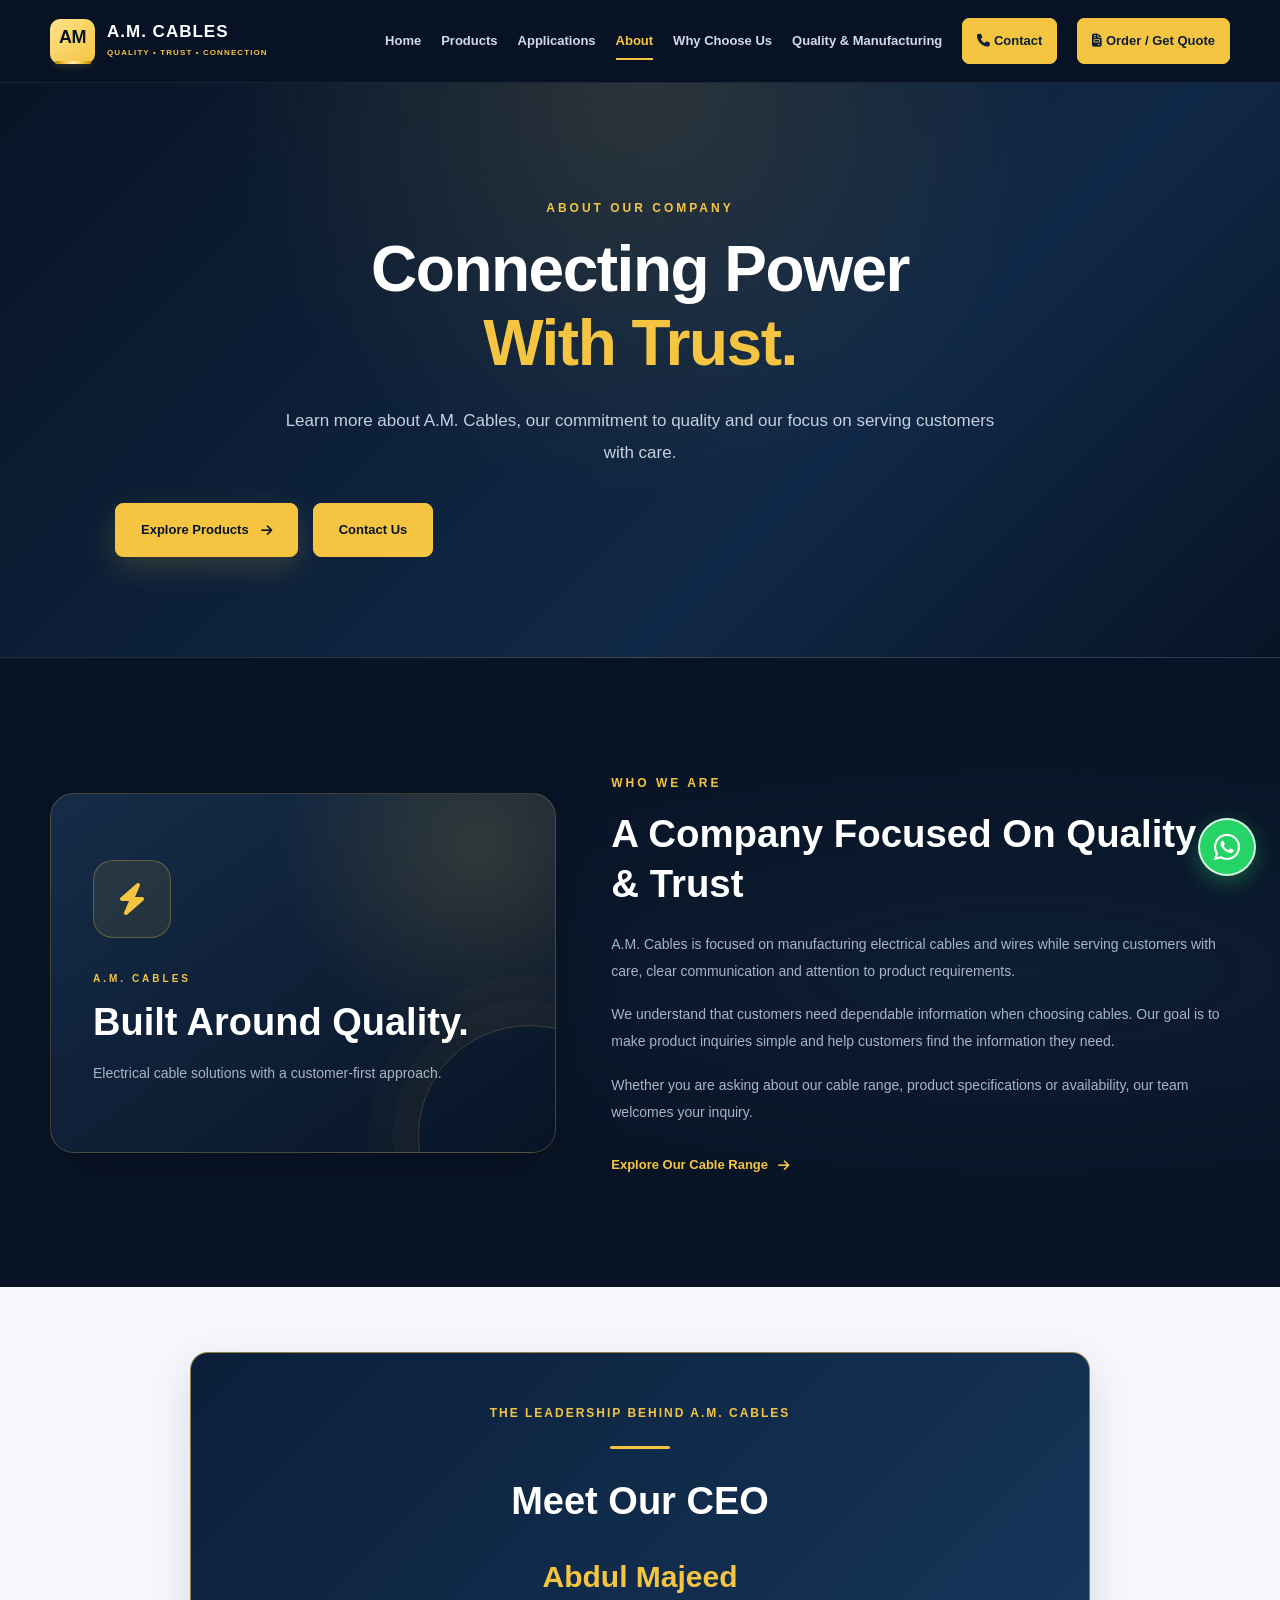
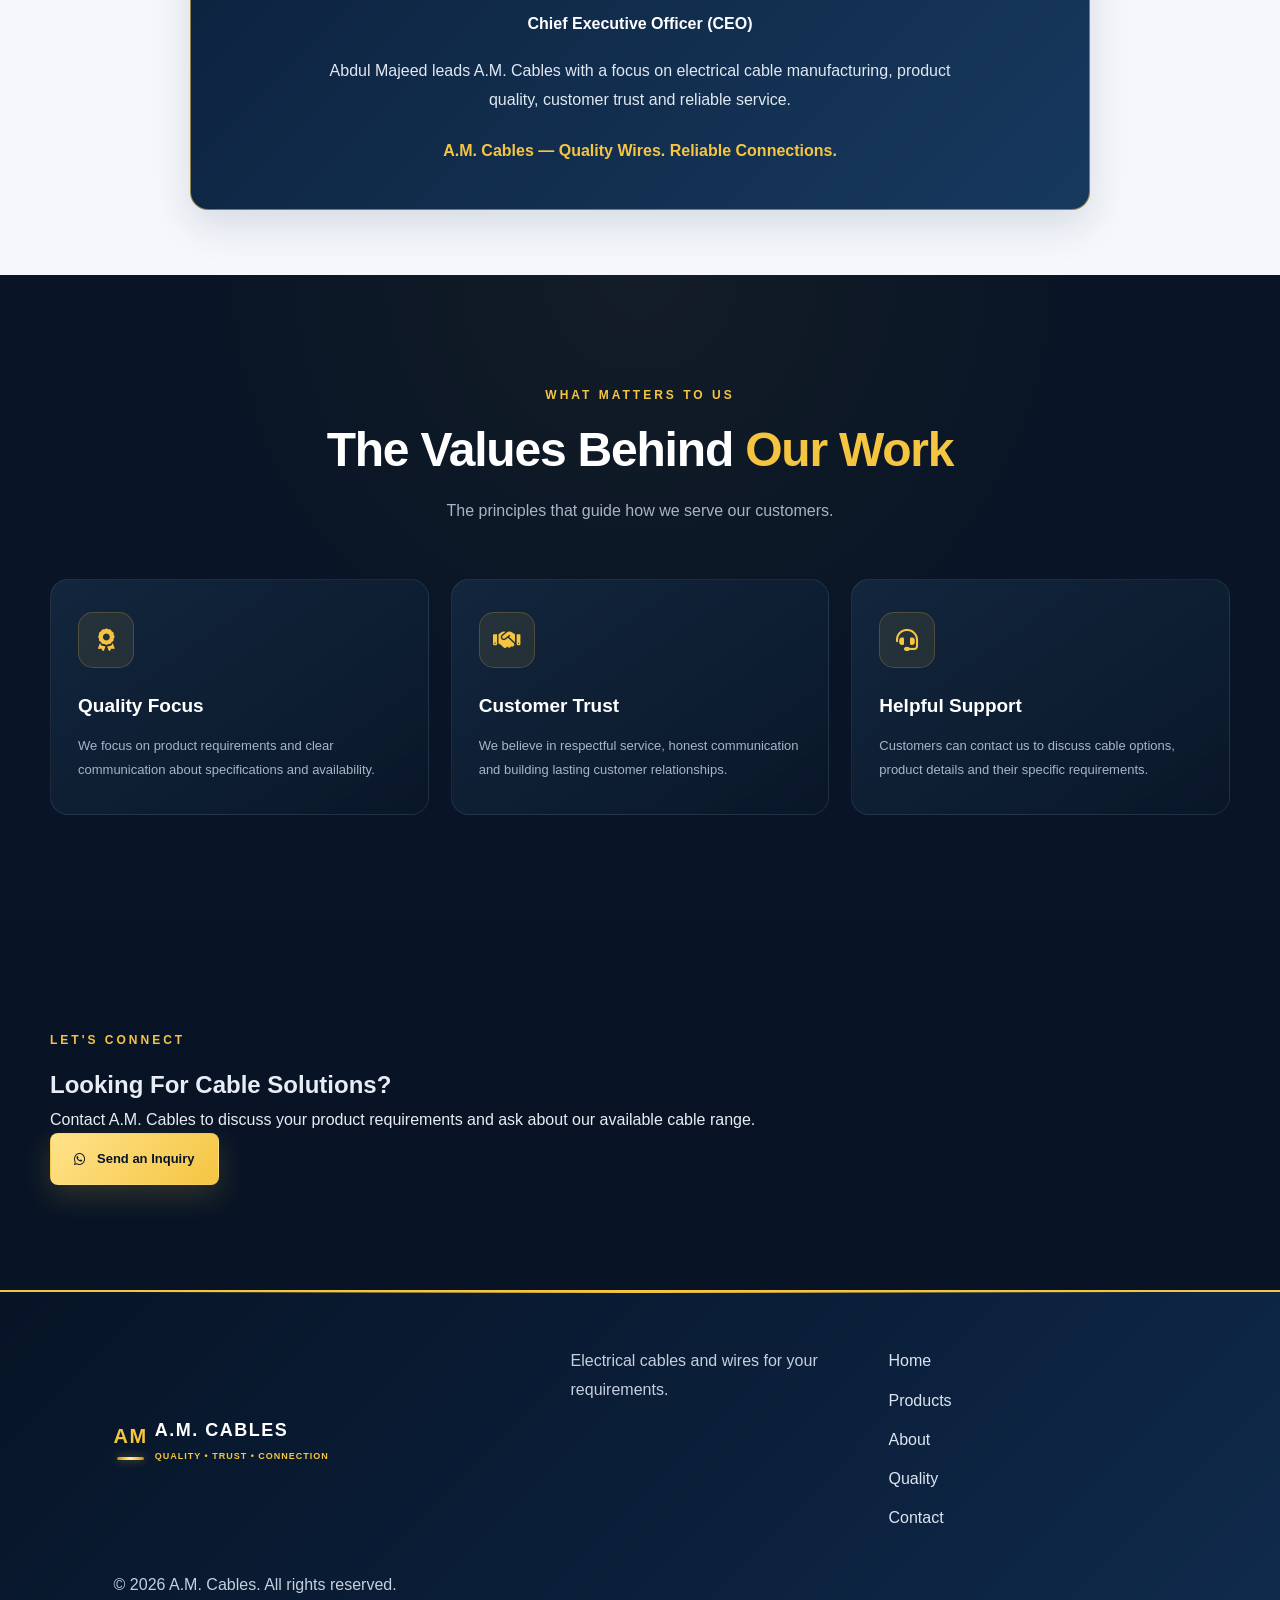
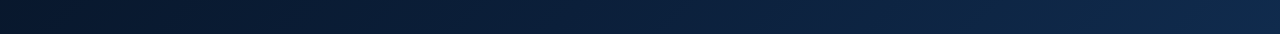
==== about.html @ 7e663dd9 "Add files via upload" ====
<!DOCTYPE html>
<html lang="en">

<head>
    <meta charset="UTF-8">
    <meta name="viewport" content="width=device-width, initial-scale=1.0">

   <title>About A.M. Cables | Our Company in Lahore</title>

<meta
    name="description"
    content="Learn about A.M. Cables in Lahore, Pakistan. Explore our cable product range and find information about our company and how to contact our team."
>

    <link rel="stylesheet" href="css/style.css">

    <link
        rel="stylesheet"
        href="https://cdnjs.cloudflare.com/ajax/libs/font-awesome/6.5.2/css/all.min.css"
    >
</head>

<body>

    <!-- HEADER -->

    <header class="site-header">

        <div class="container navbar">

            <a href="index.html" class="logo">
                <span class="logo-mark">AM</span>

                <span class="logo-text">
                    <strong>A.M. CABLES</strong>
                    <small>QUALITY • TRUST • CONNECTION</small>
                </span>
            </a>

            <button
                class="menu-toggle"
                id="menuToggle"
                aria-label="Open navigation menu"
                aria-expanded="false"
            >
                <i class="fa-solid fa-bars"></i>
            </button>

           <nav class="nav-menu" id="navMenu">

    <a href="index.html">Home</a>

    <a href="products.html">Products</a>

    <a href="applications.html">Applications</a>

    <a href="about.html" class="active">About</a>

    <a href="why-choose-us.html">Why Choose Us</a>

    <a href="quality.html">Quality &amp; Manufacturing</a>

    <a href="contact.html" class="nav-contact">
    <i class="fa-solid fa-phone"></i>
    Contact
</a>

    <a href="order.html" class="nav-contact">
        <i class="fa-solid fa-file-invoice"></i>
        Order / Get Quote
    </a>

</nav>

        </div>

    </header>


    <!-- PAGE HERO -->

    <section class="page-hero">

        <div class="container">

            <span class="section-label">
                ABOUT OUR COMPANY
            </span>

            <h1>
                Connecting Power
                <span class="text-gold">With Trust.</span>
            </h1>

            <p>
                Learn more about A.M. Cables, our commitment to quality
                and our focus on serving customers with care.
            </p>

            <div class="hero-actions">

                <a href="products.html" class="btn btn-primary">
                    Explore Products
                    <i class="fa-solid fa-arrow-right"></i>
                </a>

                <a href="contact.html" class="btn btn-secondary">
                    Contact Us
                </a>

            </div>

        </div>

    </section>


    <!-- ABOUT INTRODUCTION -->

    <section class="section company-preview">

        <div class="container about-layout">

            <div class="about-visual">

                <div class="about-icon-box">
                    <i class="fa-solid fa-bolt"></i>
                </div>

                <span class="about-visual-label">
                    A.M. CABLES
                </span>

                <h3>
                    Built Around
                    <span class="text-gold">Quality.</span>
                </h3>

                <p>
                    Electrical cable solutions with a customer-first approach.
                </p>

            </div>


            <div class="about-content">

                <span class="section-label">
                    WHO WE ARE
                </span>

                <h2>
                    A Company Focused On
                    <span class="text-gold">Quality & Trust</span>
                </h2>

                <p>
                    A.M. Cables is focused on manufacturing electrical
                    cables and wires while serving customers with care,
                    clear communication and attention to product requirements.
                </p>

                <p>
                    We understand that customers need dependable information
                    when choosing cables. Our goal is to make product inquiries
                    simple and help customers find the information they need.
                </p>

                <p>
                    Whether you are asking about our cable range,
                    product specifications or availability, our team
                    welcomes your inquiry.
                </p>

                <a href="products.html" class="text-link">
                    Explore Our Cable Range
                    <i class="fa-solid fa-arrow-right"></i>
                </a>

            </div>

        </div>

    </section>
<!-- A.M. CABLES — CEO LEADERSHIP -->

<section class="ceo-section" id="our-ceo">

    <div class="container">

        <div class="ceo-card">

            <span class="ceo-eyebrow">
                THE LEADERSHIP BEHIND A.M. CABLES
            </span>

            <div class="ceo-divider"></div>

            <h2>Meet Our CEO</h2>

            <h3>Abdul Majeed</h3>

            <p class="ceo-role">
                Chief Executive Officer (CEO)
            </p>

            <p class="ceo-description">
                Abdul Majeed leads A.M. Cables with a focus on
                electrical cable manufacturing, product quality,
                customer trust and reliable service.
            </p>

            <p class="ceo-signature">
                A.M. Cables — Quality Wires. Reliable Connections.
            </p>

        </div>

    </div>

</section>

    <!-- OUR VALUES -->

    <section class="section values-section">

        <div class="container">

            <div class="section-heading">

                <span class="section-label">
                    WHAT MATTERS TO US
                </span>

                <h2>
                    The Values Behind
                    <span class="text-gold">Our Work</span>
                </h2>

                <p>
                    The principles that guide how we serve our customers.
                </p>

            </div>


            <div class="info-grid">

                <!-- VALUE 1 -->

                <article class="info-card">

                    <div class="info-icon">
                        <i class="fa-solid fa-award"></i>
                    </div>

                    <h3>Quality Focus</h3>

                    <p>
                        We focus on product requirements and clear
                        communication about specifications and availability.
                    </p>

                </article>


                <!-- VALUE 2 -->

                <article class="info-card">

                    <div class="info-icon">
                        <i class="fa-solid fa-handshake"></i>
                    </div>

                    <h3>Customer Trust</h3>

                    <p>
                        We believe in respectful service, honest communication
                        and building lasting customer relationships.
                    </p>

                </article>


                <!-- VALUE 3 -->

                <article class="info-card">

                    <div class="info-icon">
                        <i class="fa-solid fa-headset"></i>
                    </div>

                    <h3>Helpful Support</h3>

                    <p>
                        Customers can contact us to discuss cable options,
                        product details and their specific requirements.
                    </p>

                </article>

            </div>

        </div>

    </section>


    <!-- CALL TO ACTION -->

    <section class="section cta-section">

        <div class="container cta-content">

            <span class="section-label">
                LET'S CONNECT
            </span>

            <h2>
                Looking For
                <span class="text-gold">Cable Solutions?</span>
            </h2>

            <p>
                Contact A.M. Cables to discuss your product requirements
                and ask about our available cable range.
            </p>

            <a
                href="https://wa.me/923054335465?text=Assalam-o-Alaikum%2C%20I%20would%20like%20to%20inquire%20about%20A.M.%20Cables."
                class="btn btn-primary"
                target="_blank"
                rel="noopener noreferrer"
            >
                <i class="fa-brands fa-whatsapp"></i>
                Send an Inquiry
            </a>

        </div>

    </section>


    <!-- FOOTER -->

    <footer class="site-footer">

        <div class="container footer-content">

            <a href="index.html" class="logo">
                <span class="logo-mark">AM</span>

                <span class="logo-text">
                    <strong>A.M. CABLES</strong>
                    <small>QUALITY • TRUST • CONNECTION</small>
                </span>
            </a>

            <p>
                Electrical cables and wires for your requirements.
            </p>

            <div class="footer-links">

                <a href="index.html">Home</a>

                <a href="products.html">Products</a>

                <a href="about.html">About</a>

                <a href="quality.html">Quality</a>

                <a href="contact.html">Contact</a>

            </div>

            <p class="copyright">
                &copy; <span id="currentYear"></span>
                A.M. Cables. All rights reserved.
            </p>

        </div>

    </footer>


    <!-- JAVASCRIPT -->

    <script src="js/main.js"></script>

</body>

</html>
---- css/style.css ----
/* =========================================================
   A.M. CABLES — ULTRA PREMIUM MASTER CSS
   Theme: Midnight Navy + Luxury Gold
   File: css/style.css
   ========================================================= */


/* =========================
   01. ROOT VARIABLES
   ========================= */

:root {
    --navy: #081426;
    --navy-light: #10213a;
    --navy-card: #101f35;
    --navy-soft: #152944;

    --gold: #f5c542;
    --gold-light: #ffe28a;
    --gold-dark: #d6a51b;

    --white: #ffffff;
    --text: #e8edf5;
    --muted: #a8b4c7;
    --border: rgba(255, 255, 255, 0.10);

    --container: 1180px;
    --header-height: 82px;

    --radius-sm: 10px;
    --radius-md: 18px;
    --radius-lg: 26px;

    --shadow-card: 0 18px 45px rgba(0, 0, 0, 0.20);
    --shadow-gold: 0 10px 30px rgba(245, 197, 66, 0.18);

    --transition: 0.3s ease;
}


/* =========================
   02. RESET & BASE
   ========================= */

* {
    margin: 0;
    padding: 0;
    box-sizing: border-box;
}

html {
    scroll-behavior: smooth;
    scroll-padding-top: 100px;
}

body {
    min-height: 100vh;
    overflow-x: hidden;
    background: var(--navy);
    color: var(--text);
    font-family: Arial, Helvetica, sans-serif;
    font-size: 16px;
    line-height: 1.7;
    -webkit-font-smoothing: antialiased;
}

body,
button,
input,
textarea,
select {
    font-family: Arial, Helvetica, sans-serif;
}

img {
    display: block;
    max-width: 100%;
}

a {
    color: inherit;
    text-decoration: none;
}

button {
    font: inherit;
}

button,
a {
    -webkit-tap-highlight-color: transparent;
}

button:focus-visible,
a:focus-visible,
input:focus-visible,
textarea:focus-visible,
select:focus-visible {
    outline: 2px solid var(--gold);
    outline-offset: 4px;
}

::selection {
    color: var(--navy);
    background: var(--gold);
}


/* =========================
   03. REUSABLE CONTAINER
   ========================= */

.container {
    width: min(var(--container), calc(100% - 48px));
    margin-inline: auto;
}

.section {
    position: relative;
    padding: 105px 0;
}

.section-heading {
    max-width: 760px;
    margin: 0 auto 52px;
    text-align: center;
}

.section-label {
    display: inline-block;
    margin-bottom: 15px;
    color: var(--gold);
    font-size: 12px;
    font-weight: 800;
    letter-spacing: 3px;
    text-transform: uppercase;
}

.section-heading h2,
.company-preview-copy h2 {
    color: var(--white);
    font-size: clamp(32px, 4vw, 48px);
    font-weight: 800;
    line-height: 1.2;
    letter-spacing: -1.2px;
}

.section-heading h2 span,
.company-preview-copy h2 span {
    color: var(--gold);
}

.section-heading p,
.company-preview-copy p {
    max-width: 650px;
    margin: 18px auto 0;
    color: var(--muted);
    font-size: 16px;
    line-height: 1.9;
}


/* =========================
   04. HEADER & NAVBAR
   ========================= */

.site-header {
    position: sticky;
    top: 0;
    z-index: 1000;
    width: 100%;
    background: rgba(8, 20, 38, 0.94);
    border-bottom: 1px solid rgba(255, 255, 255, 0.08);
    backdrop-filter: blur(18px);
    -webkit-backdrop-filter: blur(18px);
}

.navbar {
    position: relative;
    display: flex;
    min-height: var(--header-height);
    align-items: center;
    justify-content: space-between;
    gap: 28px;
}

.logo {
    display: inline-flex;
    flex-shrink: 0;
    align-items: center;
    gap: 7px;
    color: var(--white);
    font-size: 27px;
    font-weight: 900;
    letter-spacing: -1.2px;
}

.logo span {
    color: var(--gold);
    font-size: 20px;
    letter-spacing: 1.5px;
}

.nav-menu {
    display: flex;
    align-items: center;
    justify-content: flex-end;
    gap: 25px;
}

.nav-menu a {
    position: relative;
    padding: 9px 0;
    color: #d2dae7;
    font-size: 13px;
    font-weight: 700;
    transition: color var(--transition);
}

.nav-menu a:not(.nav-contact)::after {
    position: absolute;
    right: 0;
    bottom: 1px;
    left: 0;
    height: 2px;
    background: var(--gold);
    content: "";
    transform: scaleX(0);
    transform-origin: left;
    transition: transform var(--transition);
}

.nav-menu a:hover,
.nav-menu a.active {
    color: var(--gold);
}

.nav-menu a:hover::after,
.nav-menu a.active::after {
    transform: scaleX(1);
}

.nav-menu .nav-contact {
    padding: 11px 17px;
    color: var(--navy);
    background: var(--gold);
    border: 1px solid var(--gold);
    border-radius: 7px;
    transition:
        background var(--transition),
        color var(--transition),
        transform var(--transition);
}

.nav-menu .nav-contact:hover {
    color: var(--gold);
    background: transparent;
    transform: translateY(-2px);
}

.menu-toggle {
    display: none;
    width: 44px;
    height: 44px;
    align-items: center;
    justify-content: center;
    color: var(--gold);
    background: rgba(245, 197, 66, 0.08);
    border: 1px solid rgba(245, 197, 66, 0.25);
    border-radius: 10px;
    cursor: pointer;
    font-size: 20px;
    transition: background var(--transition);
}

.menu-toggle:hover {
    background: rgba(245, 197, 66, 0.17);
}


/* =========================
   05. HERO SECTION
   ========================= */

.hero {
    position: relative;
    display: flex;
    min-height: 690px;
    align-items: center;
    overflow: hidden;
    background:
        radial-gradient(
            ellipse at 80% 40%,
            rgba(28, 66, 110, 0.35),
            transparent 48%
        ),
        linear-gradient(
            125deg,
            #081426 0%,
            #0b1d34 55%,
            #102440 100%
        );
    isolation: isolate;
}

.hero::before {
    position: absolute;
    z-index: -1;
    inset: 0;
    background-image:
        linear-gradient(
            rgba(255, 255, 255, 0.025) 1px,
            transparent 1px
        ),
        linear-gradient(
            90deg,
            rgba(255, 255, 255, 0.025) 1px,
            transparent 1px
        );
    background-size: 48px 48px;
    content: "";
    mask-image: linear-gradient(to right, black, transparent 85%);
    -webkit-mask-image: linear-gradient(to right, black, transparent 85%);
}

.hero-glow {
    position: absolute;
    z-index: -1;
    top: 10%;
    right: -180px;
    width: 570px;
    height: 570px;
    background: rgba(245, 197, 66, 0.07);
    border-radius: 50%;
    filter: blur(100px);
    pointer-events: none;
}

.hero-content {
    position: relative;
    z-index: 2;
    padding-top: 90px;
    padding-bottom: 100px;
    animation: heroEntrance 0.9s ease both;
}

.eyebrow {
    display: inline-flex;
    align-items: center;
    gap: 12px;
    margin-bottom: 26px;
    color: var(--gold);
    font-size: 12px;
    font-weight: 800;
    letter-spacing: 2.5px;
}

.eyebrow-line {
    display: inline-block;
    width: 38px;
    height: 2px;
    background: var(--gold);
}

.hero h1 {
    max-width: 850px;
    color: var(--white);
    font-size: clamp(43px, 6.5vw, 76px);
    font-weight: 900;
    line-height: 1.08;
    letter-spacing: -2.8px;
}

.hero h1 span {
    display: block;
    margin-top: 8px;
    color: var(--gold);
}

.hero-content > p {
    max-width: 630px;
    margin-top: 27px;
    color: #bdc9da;
    font-size: 17px;
    line-height: 1.95;
}

.hero-actions {
    display: flex;
    flex-wrap: wrap;
    align-items: center;
    gap: 15px;
    margin-top: 34px;
}

.btn {
    position: relative;
    display: inline-flex;
    min-height: 52px;
    align-items: center;
    justify-content: center;
    gap: 12px;
    padding: 14px 23px;
    overflow: hidden;
    border: 1px solid transparent;
    border-radius: 8px;
    cursor: pointer;
    font-size: 13px;
    font-weight: 800;
    text-align: center;
    transition:
        color var(--transition),
        background var(--transition),
        border-color var(--transition),
        box-shadow var(--transition),
        transform var(--transition);
}

.btn i {
    transition: transform var(--transition);
}

.btn:hover i {
    transform: translateX(4px);
}

.btn-primary {
    color: var(--navy);
    background: linear-gradient(
        135deg,
        var(--gold-light),
        var(--gold)
    );
    box-shadow: var(--shadow-gold);
}

.btn-primary:hover {
    background: var(--white);
    box-shadow: 0 12px 32px rgba(245, 197, 66, 0.23);
    transform: translateY(-3px);
}

.btn-secondary {
    color: var(--white);
    background: rgba(255, 255, 255, 0.035);
    border-color: rgba(255, 255, 255, 0.22);
}

.btn-secondary:hover {
    color: var(--gold);
    background: rgba(245, 197, 66, 0.07);
    border-color: var(--gold);
    transform: translateY(-3px);
}

.hero-note {
    display: flex;
    align-items: center;
    gap: 10px;
    margin-top: 38px;
    color: #c2cede;
    font-size: 12px;
    font-weight: 700;
    letter-spacing: 1px;
}

.hero-note i {
    color: var(--gold);
    font-size: 16px;
}

.hero-decoration {
    position: absolute;
    right: 8%;
    bottom: 13%;
    display: flex;
    align-items: flex-end;
    gap: 12px;
    opacity: 0.5;
}

.hero-decoration span {
    display: block;
    width: 9px;
    height: 40px;
    background: var(--gold);
    border-radius: 8px;
    animation: decorationPulse 2.5s ease-in-out infinite;
}

.hero-decoration span:nth-child(2) {
    height: 66px;
    animation-delay: 0.25s;
}

.hero-decoration span:nth-child(3) {
    height: 50px;
    animation-delay: 0.5s;
}


/* =========================
   06. PRODUCT PREVIEW
   ========================= */

.products-preview {
    background: #0a1729;
}

.product-preview-content {
    position: relative;
    max-width: 820px;
    margin: 0 auto;
    padding: 45px 35px;
    overflow: hidden;
    background:
        linear-gradient(
            135deg,
            rgba(255, 255, 255, 0.045),
            rgba(255, 255, 255, 0.015)
        );
    border: 1px solid var(--border);
    border-radius: var(--radius-lg);
    box-shadow: var(--shadow-card);
    text-align: center;
    transition:
        border-color var(--transition),
        transform var(--transition),
        box-shadow var(--transition);
}

.product-preview-content::before {
    position: absolute;
    top: 0;
    left: 10%;
    width: 80%;
    height: 2px;
    background: linear-gradient(
        90deg,
        transparent,
        var(--gold),
        transparent
    );
    content: "";
}

.product-preview-content:hover {
    border-color: rgba(245, 197, 66, 0.35);
    box-shadow: 0 24px 55px rgba(0, 0, 0, 0.27);
    transform: translateY(-5px);
}

.product-preview-icon {
    display: flex;
    width: 68px;
    height: 68px;
    align-items: center;
    justify-content: center;
    margin: 0 auto 23px;
    color: var(--gold);
    background: rgba(245, 197, 66, 0.09);
    border: 1px solid rgba(245, 197, 66, 0.24);
    border-radius: 18px;
    font-size: 27px;
}

.product-preview-content h3 {
    color: var(--white);
    font-size: clamp(21px, 3vw, 28px);
    font-weight: 800;
    line-height: 1.4;
}

.product-preview-content > p {
    max-width: 590px;
    margin: 15px auto 22px;
    color: var(--muted);
    font-size: 15px;
    line-height: 1.9;
}

.text-link {
    display: inline-flex;
    align-items: center;
    gap: 10px;
    color: var(--gold);
    font-size: 13px;
    font-weight: 800;
    transition: color var(--transition);
}

.text-link i {
    transition: transform var(--transition);
}

.text-link:hover {
    color: var(--gold-light);
}

.text-link:hover i {
    transform: translateX(5px);
}


/* =========================
   07. COMPANY PREVIEW
   ========================= */

.company-preview {
    padding: 110px 0;
    background:
        radial-gradient(
            ellipse at 80% 50%,
            rgba(28, 57, 91, 0.25),
            transparent 50%
        ),
        var(--navy);
}

.company-preview-grid {
    display: grid;
    grid-template-columns: 1.1fr 0.9fr;
    align-items: center;
    gap: 75px;
}

.company-preview-copy h2 {
    max-width: 560px;
}

.company-preview-copy p {
    margin: 22px 0 25px;
    max-width: 540px;
}

.company-preview-panel {
    position: relative;
    display: flex;
    min-height: 330px;
    flex-direction: column;
    align-items: center;
    justify-content: center;
    overflow: hidden;
    background:
        radial-gradient(
            circle at center,
            rgba(245, 197, 66, 0.10),
            transparent 55%
        ),
        linear-gradient(
            145deg,
            #122640,
            #0b1728
        );
    border: 1px solid rgba(245, 197, 66, 0.19);
    border-radius: var(--radius-lg);
    box-shadow: var(--shadow-card);
}

.company-preview-panel::before,
.company-preview-panel::after {
    position: absolute;
    width: 190px;
    height: 190px;
    border: 1px solid rgba(245, 197, 66, 0.12);
    border-radius: 50%;
    content: "";
}

.company-preview-panel::after {
    width: 260px;
    height: 260px;
}

.company-monogram {
    position: relative;
    z-index: 1;
    color: var(--gold);
    font-size: clamp(65px, 8vw, 100px);
    font-weight: 900;
    letter-spacing: -7px;
    line-height: 1;
    text-shadow: 0 8px 40px rgba(245, 197, 66, 0.12);
}

.company-panel-line {
    position: relative;
    z-index: 1;
    width: 75px;
    height: 3px;
    margin: 28px 0 18px;
    background: var(--gold);
    border-radius: 5px;
}

.company-preview-panel > span {
    position: relative;
    z-index: 1;
    color: #d0d9e6;
    font-size: 10px;
    font-weight: 800;
    letter-spacing: 3px;
    text-align: center;
}


/* =========================
   08. CONTACT CALL TO ACTION
   ========================= */

.contact-cta {
    position: relative;
    padding: 72px 0;
    overflow: hidden;
    background:
        linear-gradient(
            115deg,
            #122640,
            #0b192d
        );
    border-top: 1px solid var(--border);
    border-bottom: 1px solid var(--border);
}

.contact-cta::before {
    position: absolute;
    top: -120px;
    right: -90px;
    width: 340px;
    height: 340px;
    background: rgba(245, 197, 66, 0.07);
    border-radius: 50%;
    filter: blur(75px);
    content: "";
    pointer-events: none;
}

.contact-cta-inner {
    position: relative;
    z-index: 1;
    display: flex;
    align-items: center;
    justify-content: space-between;
    gap: 35px;
}

.contact-cta .section-label {
    margin-bottom: 10px;
}

.contact-cta h2 {
    color: var(--white);
    font-size: clamp(28px, 4vw, 39px);
    font-weight: 800;
    line-height: 1.25;
}

.contact-cta p {
    max-width: 620px;
    margin-top: 12px;
    color: var(--muted);
    font-size: 15px;
    line-height: 1.9;
}


/* =========================
   09. FOOTER
   ========================= */

.site-footer {
    padding: 32px 0;
    background: #060f1d;
}

.footer-inner {
    display: flex;
    flex-wrap: wrap;
    align-items: center;
    justify-content: space-between;
    gap: 18px 28px;
}

.footer-inner .logo {
    font-size: 23px;
}

.footer-inner .logo span {
    font-size: 17px;
}

.footer-inner > p {
    color: var(--muted);
    font-size: 12px;
}

.footer-copy {
    color: #8391a6;
    font-size: 11px;
    text-align: right;
}


/* =========================
   10. GENERAL PAGE ELEMENTS
   For upcoming inner pages
   ========================= */

.page-hero {
    position: relative;
    padding: 90px 0 85px;
    overflow: hidden;
    background:
        radial-gradient(
            ellipse at 85% 30%,
            rgba(245, 197, 66, 0.08),
            transparent 42%
        ),
        linear-gradient(
            130deg,
            #081426,
            #102440
        );
    border-bottom: 1px solid var(--border);
}

.page-hero .section-label {
    margin-bottom: 15px;
}

.page-hero h1 {
    color: var(--white);
    font-size: clamp(38px, 5vw, 62px);
    font-weight: 900;
    line-height: 1.15;
    letter-spacing: -1.5px;
}

.page-hero h1 span {
    color: var(--gold);
}

.page-hero p {
    max-width: 680px;
    margin-top: 20px;
    color: var(--muted);
    font-size: 16px;
    line-height: 1.9;
}

.breadcrumb {
    display: flex;
    flex-wrap: wrap;
    align-items: center;
    gap: 10px;
    margin-bottom: 25px;
    color: var(--muted);
    font-size: 12px;
}

.breadcrumb a {
    color: var(--gold);
}

.breadcrumb i {
    font-size: 10px;
}


/* =========================
   11. PRODUCT GRID
   For upcoming products page
   ========================= */

.products-grid {
    display: grid;
    grid-template-columns: repeat(3, minmax(0, 1fr));
    gap: 25px;
}

.product-card {
    position: relative;
    display: flex;
    flex-direction: column;
    overflow: hidden;
    background: linear-gradient(
        145deg,
        #12243c,
        #0b1728
    );
    border: 1px solid var(--border);
    border-radius: var(--radius-md);
    box-shadow: var(--shadow-card);
    transition:
        transform var(--transition),
        border-color var(--transition),
        box-shadow var(--transition);
}

.product-card:hover {
    border-color: rgba(245, 197, 66, 0.42);
    box-shadow: 0 24px 50px rgba(0, 0, 0, 0.27);
    transform: translateY(-7px);
}

.product-image {
    position: relative;
    display: flex;
    min-height: 220px;
    align-items: center;
    justify-content: center;
    overflow: hidden;
    background: #0d1b2e;
}

.product-image img {
    width: 100%;
    height: 230px;
    object-fit: contain;
    transition: transform 0.6s ease;
}

.product-card:hover .product-image img {
    transform: scale(1.05);
}

.product-image-placeholder {
    display: flex;
    width: 100%;
    min-height: 220px;
    align-items: center;
    justify-content: center;
    color: var(--gold);
    background:
        radial-gradient(
            circle,
            rgba(245, 197, 66, 0.09),
            transparent 65%
        );
    font-size: 52px;
}

.product-card-content {
    display: flex;
    flex: 1;
    flex-direction: column;
    align-items: flex-start;
    padding: 25px;
}

.product-card-content h3 {
    color: var(--white);
    font-size: 20px;
    font-weight: 800;
    line-height: 1.45;
}

.product-card-content p {
    margin-top: 12px;
    color: var(--muted);
    font-size: 14px;
    line-height: 1.8;
}

.product-card-actions {
    display: flex;
    flex-wrap: wrap;
    gap: 10px;
    margin-top: 23px;
}

.product-card-actions .btn {
    min-height: 43px;
    padding: 11px 14px;
    font-size: 11px;
}


/* =========================
   12. GENERAL INFO CARDS
   ========================= */

.info-grid {
    display: grid;
    grid-template-columns: repeat(3, minmax(0, 1fr));
    gap: 24px;
}

.info-card {
    padding: 30px;
    background: rgba(255, 255, 255, 0.025);
    border: 1px solid var(--border);
    border-radius: var(--radius-md);
    transition:
        background var(--transition),
        border-color var(--transition),
        transform var(--transition);
}

.info-card:hover {
    background: rgba(245, 197, 66, 0.035);
    border-color: rgba(245, 197, 66, 0.28);
    transform: translateY(-5px);
}

.info-card-icon {
    display: flex;
    width: 54px;
    height: 54px;
    align-items: center;
    justify-content: center;
    margin-bottom: 22px;
    color: var(--gold);
    background: rgba(245, 197, 66, 0.09);
    border-radius: 14px;
    font-size: 22px;
}

.info-card h3 {
    margin-bottom: 12px;
    color: var(--white);
    font-size: 19px;
    font-weight: 800;
}

.info-card p {
    color: var(--muted);
    font-size: 14px;
    line-height: 1.9;
}


/* =========================
   13. FORMS
   For upcoming contact page
   ========================= */

.contact-form {
    display: grid;
    gap: 20px;
    padding: 35px;
    background: rgba(255, 255, 255, 0.025);
    border: 1px solid var(--border);
    border-radius: var(--radius-lg);
}

.form-group {
    display: grid;
    gap: 9px;
}

.form-group label {
    color: #e3eaf4;
    font-size: 13px;
    font-weight: 700;
}

.form-group input,
.form-group textarea,
.form-group select {
    width: 100%;
    min-height: 49px;
    padding: 13px 15px;
    color: var(--white);
    background: #0a1728;
    border: 1px solid rgba(255, 255, 255, 0.13);
    border-radius: 8px;
    font-size: 14px;
    transition:
        border-color var(--transition),
        box-shadow var(--transition);
}

.form-group textarea {
    min-height: 135px;
    resize: vertical;
}

.form-group input::placeholder,
.form-group textarea::placeholder {
    color: #77869b;
}

.form-group select option {
    color: var(--white);
    background: var(--navy);
}

.form-group input:focus,
.form-group textarea:focus,
.form-group select:focus {
    border-color: var(--gold);
    box-shadow: 0 0 0 3px rgba(245, 197, 66, 0.08);
    outline: none;
}


/* =========================
   14. ANIMATIONS
   ========================= */

@keyframes heroEntrance {
    from {
        opacity: 0;
        transform: translateY(22px);
    }

    to {
        opacity: 1;
        transform: translateY(0);
    }
}

@keyframes decorationPulse {
    0%,
    100% {
        opacity: 0.4;
        transform: scaleY(0.85);
    }

    50% {
        opacity: 1;
        transform: scaleY(1);
    }
}


/* =========================
   15. TABLET RESPONSIVE
   ========================= */

@media (max-width: 1050px) {

    :root {
        --header-height: 76px;
    }

    .nav-menu {
        gap: 16px;
    }

    .nav-menu a {
        font-size: 12px;
    }

    .logo {
        font-size: 24px;
    }

    .logo span {
        font-size: 17px;
    }

    .hero {
        min-height: 620px;
    }

    .company-preview-grid {
        gap: 45px;
    }

    .products-grid {
        grid-template-columns: repeat(2, minmax(0, 1fr));
    }

    .info-grid {
        grid-template-columns: repeat(2, minmax(0, 1fr));
    }
}


/* =========================
   16. MOBILE NAVIGATION
   ========================= */

@media (max-width: 800px) {

    .container {
        width: calc(100% - 36px);
    }

    .menu-toggle {
        display: inline-flex;
        flex-shrink: 0;
    }

    .nav-menu {
        position: absolute;
        top: calc(100% + 1px);
        right: 0;
        left: 0;
        display: none;
        align-items: stretch;
        gap: 4px;
        padding: 16px;
        background: #0a1729;
        border: 1px solid var(--border);
        border-top: 2px solid var(--gold);
        border-radius: 0 0 14px 14px;
        box-shadow: 0 20px 40px rgba(0, 0, 0, 0.35);
    }

    .nav-menu.active {
        display: flex;
        flex-direction: column;
        animation: menuEntrance 0.25s ease both;
    }

    .nav-menu a {
        display: block;
        padding: 12px 13px;
        border-radius: 6px;
        font-size: 14px;
    }

    .nav-menu a:not(.nav-contact)::after {
        display: none;
    }

    .nav-menu a:hover,
    .nav-menu a.active {
        background: rgba(245, 197, 66, 0.07);
    }

    .nav-menu .nav-contact {
        margin-top: 6px;
        text-align: center;
    }

    .hero {
        min-height: 590px;
    }

    .hero-content {
        padding-top: 80px;
        padding-bottom: 85px;
    }

    .hero h1 {
        letter-spacing: -1.7px;
    }

    .hero-content > p {
        font-size: 15px;
    }

    .hero-decoration {
        right: 7%;
        bottom: 7%;
    }

    .section {
        padding: 80px 0;
    }

    .section-heading {
        margin-bottom: 38px;
    }

    .company-preview-grid {
        grid-template-columns: 1fr;
        gap: 35px;
    }

    .company-preview-panel {
        min-height: 280px;
    }

    .contact-cta-inner {
        align-items: flex-start;
        flex-direction: column;
        gap: 25px;
    }

    .footer-inner {
        justify-content: center;
        flex-direction: column;
        text-align: center;
    }

    .footer-copy {
        text-align: center;
    }

    .page-hero {
        padding: 70px 0;
    }
}

@keyframes menuEntrance {
    from {
        opacity: 0;
        transform: translateY(-7px);
    }

    to {
        opacity: 1;
        transform: translateY(0);
    }
}


/* =========================
   17. SMALL MOBILE
   ========================= */

@media (max-width: 520px) {

    :root {
        --header-height: 70px;
    }

    .container {
        width: calc(100% - 30px);
    }

    .logo {
        font-size: 23px;
    }

    .logo span {
        font-size: 16px;
        letter-spacing: 1px;
    }

    .hero {
        min-height: auto;
    }

    .hero-content {
        padding-top: 72px;
        padding-bottom: 75px;
    }

    .eyebrow {
        gap: 8px;
        font-size: 9px;
        letter-spacing: 1.4px;
    }

    .eyebrow-line {
        width: 25px;
    }

    .hero h1 {
        font-size: clamp(37px, 10vw, 49px);
        letter-spacing: -1.5px;
    }

    .hero-content > p {
        margin-top: 20px;
        font-size: 14px;
        line-height: 1.85;
    }

    .hero-actions {
        align-items: stretch;
        flex-direction: column;
        gap: 12px;
        margin-top: 27px;
    }

    .hero-actions .btn {
        width: 100%;
    }

    .hero-note {
        margin-top: 28px;
        font-size: 10px;
    }

    .hero-decoration {
        right: 8%;
        bottom: 3%;
        gap: 7px;
        opacity: 0.25;
    }

    .section {
        padding: 65px 0;
    }

    .section-label {
        font-size: 10px;
        letter-spacing: 2px;
    }

    .section-heading h2,
    .company-preview-copy h2 {
        font-size: 32px;
        letter-spacing: -0.8px;
    }

    .section-heading p,
    .company-preview-copy p {
        font-size: 14px;
        line-height: 1.85;
    }

    .product-preview-content {
        padding: 32px 20px;
        border-radius: 18px;
    }

    .product-preview-content h3 {
        font-size: 21px;
    }

    .product-preview-content > p {
        font-size: 13px;
    }

    .company-preview-panel {
        min-height: 245px;
        border-radius: 18px;
    }

    .contact-cta {
        padding: 55px 0;
    }

    .contact-cta h2 {
        font-size: 29px;
    }

    .contact-cta p {
        font-size: 14px;
    }

    .contact-cta .btn {
        width: 100%;
    }

    .products-grid,
    .info-grid {
        grid-template-columns: 1fr;
        gap: 20px;
    }

    .product-image img {
        height: 230px;
    }

    .product-card-content {
        padding: 22px;
    }

    .product-card-actions {
        width: 100%;
    }

    .product-card-actions .btn {
        flex: 1;
    }

    .contact-form {
        padding: 22px 18px;
    }

    .page-hero {
        padding: 58px 0;
    }

    .page-hero h1 {
        font-size: 37px;
        letter-spacing: -0.8px;
    }

    .page-hero p {
        font-size: 14px;
    }

    .site-footer {
        padding: 27px 0;
    }
}


/* =========================
   18. ACCESSIBILITY
   ========================= */

@media (prefers-reduced-motion: reduce) {

    *,
    *::before,
    *::after {
        scroll-behavior: auto !important;
        animation-duration: 0.01ms !important;
        animation-iteration-count: 1 !important;
        transition-duration: 0.01ms !important;
    }
}
/* =========================================================
   A.M. CABLES — PREMIUM PRODUCT CATALOG & MODAL
   Add this section at the END of css/style.css
   ========================================================= */


/* =========================
   PRODUCT CATALOG
   ========================= */

.products-catalog {
    background:
        radial-gradient(
            ellipse at 10% 20%,
            rgba(28, 57, 91, 0.16),
            transparent 45%
        ),
        #0a1729;
}

.products-catalog .section-heading {
    margin-bottom: 48px;
}

.products-catalog .product-card {
    min-width: 0;
}

.products-catalog .product-image {
    min-height: 235px;
    border-bottom: 1px solid rgba(255, 255, 255, 0.07);
}

.products-catalog .product-image img {
    width: 100%;
    height: 235px;
    object-fit: contain;
    background: #101f35;
}

.products-catalog .product-card-content {
    gap: 0;
}

.products-catalog .product-card-content > .section-label {
    margin-bottom: 10px;
    font-size: 9px;
    letter-spacing: 2px;
}

.products-catalog .product-card-content h3 {
    font-size: 20px;
    overflow-wrap: anywhere;
}

.products-catalog .product-card-content > p {
    flex: 1;
    margin-bottom: 0;
}

.products-catalog .product-card-actions {
    display: grid;
    width: 100%;
    grid-template-columns: 1fr 0.75fr;
    align-items: stretch;
    gap: 10px;
}

.products-catalog .product-card-actions .btn {
    min-width: 0;
    min-height: 44px;
    padding: 10px 12px;
    white-space: normal;
}

.products-catalog .product-card-actions .btn-secondary {
    color: #e8edf5;
    background: rgba(255, 255, 255, 0.035);
    border-color: rgba(255, 255, 255, 0.15);
}

.products-catalog .product-card-actions .btn-secondary:hover {
    color: var(--gold);
    background: rgba(245, 197, 66, 0.06);
    border-color: var(--gold);
}


/* =========================
   PRODUCT DETAILS MODAL
   ========================= */

.product-modal {
    position: fixed;
    z-index: 2000;
    inset: 0;
    display: flex;
    align-items: center;
    justify-content: center;
    padding: 22px;
    overflow-y: auto;
    visibility: hidden;
    opacity: 0;
    pointer-events: none;
    transition:
        opacity 0.25s ease,
        visibility 0.25s ease;
}

.product-modal.active {
    visibility: visible;
    opacity: 1;
    pointer-events: auto;
}

.product-modal-backdrop {
    position: fixed;
    inset: 0;
    background: rgba(2, 8, 17, 0.82);
    backdrop-filter: blur(9px);
    -webkit-backdrop-filter: blur(9px);
}

.product-modal-content {
    position: relative;
    z-index: 1;
    width: min(100%, 500px);
    max-height: calc(100vh - 44px);
    padding: 42px 34px 34px;
    overflow-y: auto;
    background:
        radial-gradient(
            circle at 50% 0%,
            rgba(245, 197, 66, 0.10),
            transparent 40%
        ),
        linear-gradient(
            145deg,
            #12243c,
            #091526
        );
    border: 1px solid rgba(245, 197, 66, 0.28);
    border-radius: 22px;
    box-shadow:
        0 30px 90px rgba(0, 0, 0, 0.5),
        0 0 40px rgba(245, 197, 66, 0.05);
    text-align: center;
    transform: translateY(15px) scale(0.98);
    transition: transform 0.25s ease;
}

.product-modal.active .product-modal-content {
    transform: translateY(0) scale(1);
}

.product-modal-close {
    position: absolute;
    top: 14px;
    right: 14px;
    display: flex;
    width: 39px;
    height: 39px;
    align-items: center;
    justify-content: center;
    color: #e7edf6;
    background: rgba(255, 255, 255, 0.06);
    border: 1px solid rgba(255, 255, 255, 0.12);
    border-radius: 10px;
    cursor: pointer;
    font-size: 18px;
    transition:
        color var(--transition),
        background var(--transition),
        border-color var(--transition);
}

.product-modal-close:hover {
    color: var(--navy);
    background: var(--gold);
    border-color: var(--gold);
}

.product-modal-icon {
    display: flex;
    width: 76px;
    height: 76px;
    align-items: center;
    justify-content: center;
    margin: 0 auto 24px;
    color: var(--gold);
    background: rgba(245, 197, 66, 0.09);
    border: 1px solid rgba(245, 197, 66, 0.25);
    border-radius: 21px;
    font-size: 31px;
}

.product-modal-content > .section-label {
    margin-bottom: 10px;
}

.product-modal-content h2 {
    color: var(--white);
    font-size: clamp(24px, 5vw, 32px);
    font-weight: 900;
    line-height: 1.3;
    overflow-wrap: anywhere;
}

.product-modal-content > p {
    margin-top: 17px;
    color: var(--muted);
    font-size: 14px;
    line-height: 1.9;
}

.product-modal-content .modal-note {
    display: flex;
    align-items: flex-start;
    gap: 10px;
    margin-top: 22px;
    padding: 14px;
    color: #d4dceb;
    background: rgba(255, 255, 255, 0.035);
    border: 1px solid rgba(255, 255, 255, 0.08);
    border-radius: 10px;
    font-size: 12px;
    text-align: left;
}

.modal-note i {
    flex-shrink: 0;
    margin-top: 4px;
    color: var(--gold);
}

.modal-inquiry-btn {
    width: 100%;
    margin-top: 25px;
}


/* Prevent background scrolling when modal is open */

body.modal-open {
    overflow: hidden;
}


/* =========================
   CATALOG TABLET
   ========================= */

@media (max-width: 800px) {

    .products-catalog .product-image,
    .products-catalog .product-image img {
        height: 215px;
        min-height: 215px;
    }

    .products-catalog .product-card-content {
        padding: 22px;
    }
}


/* =========================
   CATALOG MOBILE
   ========================= */

@media (max-width: 520px) {

    .products-catalog .section-heading {
        margin-bottom: 32px;
    }

    .products-catalog .product-image,
    .products-catalog .product-image img {
        height: 225px;
        min-height: 225px;
    }

    .products-catalog .product-card-content {
        padding: 22px 19px;
    }

    .products-catalog .product-card-content h3 {
        font-size: 19px;
    }

    .products-catalog .product-card-actions {
        grid-template-columns: 1fr 0.8fr;
        gap: 8px;
    }

    .products-catalog .product-card-actions .btn {
        padding: 10px 8px;
        font-size: 10px;
    }

    .product-modal {
        padding: 14px;
    }

    .product-modal-content {
        max-height: calc(100vh - 28px);
        padding: 39px 22px 24px;
        border-radius: 18px;
    }

    .product-modal-icon {
        width: 64px;
        height: 64px;
        margin-bottom: 20px;
        font-size: 26px;
    }
}
/* =====================================================
   A.M. CABLES — PREMIUM INNER PAGES
   ABOUT • QUALITY • CONTACT
   ===================================================== */


/* ABOUT & QUALITY PAGE LAYOUT */

.about-layout {
    display: grid;
    grid-template-columns: 0.9fr 1.1fr;
    align-items: center;
    gap: 55px;
}

.about-visual {
    position: relative;
    display: flex;
    flex-direction: column;
    align-items: flex-start;
    justify-content: center;
    min-height: 360px;
    padding: 42px;
    overflow: hidden;
    background:
        radial-gradient(
            circle at 85% 15%,
            rgba(245, 197, 66, 0.15),
            transparent 38%
        ),
        linear-gradient(145deg, #152c48, #081426);
    border: 1px solid rgba(245, 197, 66, 0.22);
    border-radius: 24px;
    box-shadow: 0 24px 60px rgba(0, 0, 0, 0.2);
}

.about-visual::before {
    content: "";
    position: absolute;
    width: 220px;
    height: 220px;
    right: -85px;
    bottom: -95px;
    border: 1px solid rgba(245, 197, 66, 0.22);
    border-radius: 50%;
    box-shadow:
        0 0 0 25px rgba(245, 197, 66, 0.025),
        0 0 0 50px rgba(245, 197, 66, 0.02);
    pointer-events: none;
}

.about-icon-box {
    display: flex;
    align-items: center;
    justify-content: center;
    width: 78px;
    height: 78px;
    margin-bottom: 32px;
    color: var(--gold);
    background: rgba(245, 197, 66, 0.09);
    border: 1px solid rgba(245, 197, 66, 0.3);
    border-radius: 20px;
    font-size: 32px;
}

.about-visual-label {
    margin-bottom: 12px;
    color: var(--gold);
    font-size: 10px;
    font-weight: 800;
    letter-spacing: 3px;
}

.about-visual h3 {
    margin-bottom: 14px;
    color: var(--white);
    font-size: clamp(26px, 3vw, 38px);
    line-height: 1.25;
}

.about-visual p {
    max-width: 350px;
    color: var(--muted);
    font-size: 14px;
    line-height: 1.8;
}

.about-content h2 {
    margin-bottom: 22px;
    color: var(--white);
    font-size: clamp(27px, 3vw, 39px);
    line-height: 1.3;
}

.about-content > p {
    margin-bottom: 16px;
    color: var(--muted);
    font-size: 14px;
    line-height: 1.95;
}

.about-content .text-link {
    display: inline-flex;
    align-items: center;
    gap: 10px;
    margin-top: 12px;
    color: var(--gold);
    font-weight: 700;
    text-decoration: none;
}

.about-content .text-link i {
    transition: transform 0.25s ease;
}

.about-content .text-link:hover i {
    transform: translateX(5px);
}


/* VALUES & QUALITY CARDS */

.values-section {
    background:
        radial-gradient(
            ellipse at 50% 0%,
            rgba(245, 197, 66, 0.045),
            transparent 50%
        ),
        #091526;
}

.values-section .info-grid {
    display: grid;
    grid-template-columns: repeat(3, minmax(0, 1fr));
    gap: 22px;
}

.values-section .info-card {
    height: 100%;
    padding: 32px 27px;
    background: linear-gradient(
        145deg,
        rgba(20, 40, 64, 0.92),
        rgba(10, 23, 41, 0.96)
    );
    border: 1px solid rgba(255, 255, 255, 0.08);
    border-radius: 18px;
    transition:
        transform 0.3s ease,
        border-color 0.3s ease,
        box-shadow 0.3s ease;
}

.values-section .info-card:hover {
    transform: translateY(-7px);
    border-color: rgba(245, 197, 66, 0.4);
    box-shadow: 0 18px 38px rgba(0, 0, 0, 0.22);
}

.values-section .info-icon {
    display: flex;
    align-items: center;
    justify-content: center;
    width: 56px;
    height: 56px;
    margin-bottom: 22px;
    color: var(--gold);
    background: rgba(245, 197, 66, 0.09);
    border: 1px solid rgba(245, 197, 66, 0.2);
    border-radius: 15px;
    font-size: 22px;
}

.values-section .info-card h3 {
    margin-bottom: 12px;
    color: var(--white);
    font-size: 19px;
}

.values-section .info-card p {
    color: var(--muted);
    font-size: 13px;
    line-height: 1.85;
}


/* QUALITY INFORMATION CARD */

.quality-note {
    max-width: 800px;
    margin: 0 auto;
    padding: 38px;
    text-align: center;
    background: linear-gradient(
        145deg,
        #132943,
        #0b192c
    );
    border: 1px solid rgba(245, 197, 66, 0.22);
    border-radius: 22px;
}

.quality-note .info-icon {
    display: flex;
    align-items: center;
    justify-content: center;
    width: 60px;
    height: 60px;
    margin: 0 auto 20px;
    color: var(--gold);
    background: rgba(245, 197, 66, 0.09);
    border: 1px solid rgba(245, 197, 66, 0.24);
    border-radius: 17px;
    font-size: 24px;
}

.quality-note h3 {
    margin-bottom: 14px;
    color: var(--white);
    font-size: 25px;
}

.quality-note p {
    max-width: 620px;
    margin: 0 auto 24px;
    color: var(--muted);
    font-size: 14px;
    line-height: 1.9;
}


/* CONTACT PAGE LAYOUT */

.contact-layout {
    display: grid;
    grid-template-columns: 0.85fr 1.15fr;
    align-items: start;
    gap: 30px;
}

.contact-info {
    display: grid;
    gap: 18px;
}

.contact-info-card {
    padding: 26px;
    background: linear-gradient(
        145deg,
        #132943,
        #0b192c
    );
    border: 1px solid rgba(255, 255, 255, 0.08);
    border-radius: 17px;
    transition:
        transform 0.25s ease,
        border-color 0.25s ease;
}

.contact-info-card:hover {
    transform: translateY(-4px);
    border-color: rgba(245, 197, 66, 0.35);
}

.contact-info-card .info-icon {
    display: flex;
    align-items: center;
    justify-content: center;
    width: 51px;
    height: 51px;
    margin-bottom: 18px;
    color: var(--gold);
    background: rgba(245, 197, 66, 0.09);
    border: 1px solid rgba(245, 197, 66, 0.2);
    border-radius: 14px;
    font-size: 21px;
}

.contact-info-card h3 {
    margin-bottom: 9px;
    color: var(--white);
    font-size: 18px;
}

.contact-info-card p {
    margin-bottom: 13px;
    color: var(--muted);
    font-size: 13px;
    line-height: 1.8;
}

.contact-info-card .text-link {
    display: inline-flex;
    align-items: center;
    gap: 9px;
    color: var(--gold);
    font-size: 13px;
    font-weight: 700;
    text-decoration: none;
}


/* CONTACT FORM */

.contact-form-wrapper {
    min-width: 0;
    padding: 36px;
    background:
        radial-gradient(
            circle at 100% 0%,
            rgba(245, 197, 66, 0.07),
            transparent 35%
        ),
        linear-gradient(145deg, #132943, #0a1729);
    border: 1px solid rgba(245, 197, 66, 0.2);
    border-radius: 22px;
    box-shadow: 0 24px 60px rgba(0, 0, 0, 0.17);
}

.form-heading {
    margin-bottom: 28px;
}

.form-heading h2 {
    margin: 10px 0;
    color: var(--white);
    font-size: clamp(24px, 3vw, 31px);
}

.form-heading p {
    color: var(--muted);
    font-size: 13px;
    line-height: 1.8;
}

.contact-form {
    display: grid;
    gap: 20px;
}

.contact-form .form-group {
    display: grid;
    gap: 9px;
    min-width: 0;
}

.contact-form label {
    color: #e7edf6;
    font-size: 13px;
    font-weight: 700;
}

.contact-form input,
.contact-form select,
.contact-form textarea {
    width: 100%;
    min-width: 0;
    padding: 14px 15px;
    color: var(--white);
    background: rgba(4, 13, 25, 0.68);
    border: 1px solid rgba(255, 255, 255, 0.13);
    border-radius: 10px;
    outline: none;
    font: inherit;
    font-size: 13px;
    transition:
        border-color 0.2s ease,
        box-shadow 0.2s ease;
}

.contact-form input,
.contact-form select {
    min-height: 49px;
}

.contact-form textarea {
    min-height: 125px;
    resize: vertical;
}

.contact-form input::placeholder,
.contact-form textarea::placeholder {
    color: #8290a4;
    opacity: 1;
}

.contact-form select option {
    color: #ffffff;
    background: #0b1f3a;
}

.contact-form input:focus,
.contact-form select:focus,
.contact-form textarea:focus {
    border-color: var(--gold);
    box-shadow: 0 0 0 3px rgba(245, 197, 66, 0.1);
}

.form-submit-btn {
    width: 100%;
    min-height: 50px;
    justify-content: center;
    cursor: pointer;
}

.form-note {
    color: var(--muted);
    font-size: 11px;
    line-height: 1.7;
    text-align: center;
}


/* INNER PAGE SECTION HEADINGS */

.contact-section .section-heading {
    margin-bottom: 42px;
}


/* TABLET */

@media (max-width: 900px) {

    .about-layout {
        grid-template-columns: 1fr 1fr;
        gap: 30px;
    }

    .about-visual {
        min-height: 330px;
        padding: 30px;
    }

    .values-section .info-grid {
        grid-template-columns: repeat(2, minmax(0, 1fr));
    }

    .contact-layout {
        grid-template-columns: 1fr;
    }

    .contact-info {
        grid-template-columns: repeat(3, minmax(0, 1fr));
    }

    .contact-info-card {
        padding: 20px;
    }

}


/* MOBILE */

@media (max-width: 600px) {

    .about-layout {
        grid-template-columns: 1fr;
        gap: 30px;
    }

    .about-visual {
        min-height: 300px;
        padding: 27px;
        border-radius: 19px;
    }

    .about-icon-box {
        width: 65px;
        height: 65px;
        margin-bottom: 24px;
        font-size: 27px;
    }

    .about-content h2 {
        font-size: 28px;
    }

    .values-section .info-grid {
        grid-template-columns: 1fr;
        gap: 16px;
    }

    .values-section .info-card {
        padding: 25px;
    }

    .quality-note {
        padding: 27px 21px;
    }

    .quality-note h3 {
        font-size: 22px;
    }

    .contact-info {
        grid-template-columns: 1fr;
    }

    .contact-info-card {
        padding: 23px;
    }

    .contact-form-wrapper {
        padding: 25px 19px;
        border-radius: 17px;
    }

    .contact-form {
        gap: 17px;
    }

    .contact-form input,
    .contact-form select,
    .contact-form textarea {
        font-size: 16px;
    }

    .contact-section .section-heading {
        margin-bottom: 30px;
    }

}
/* =========================================
   A.M. CABLES — ULTRA PREMIUM FOOTER
   ABOUT • QUALITY • CONTACT
========================================= */

.site-footer {
    position: relative;
    overflow: hidden;
    background: linear-gradient(135deg, #071426 0%, #0b1f3a 55%, #102b4d 100%);
    color: #ffffff;
    padding: 55px 7% 22px;
    border-top: 2px solid #f5c542;
}

.site-footer::before {
    content: "";
    position: absolute;
    top: 0;
    left: 10%;
    width: 80%;
    height: 1px;
    background: linear-gradient(
        90deg,
        transparent,
        #f5c542,
        transparent
    );
}

.site-footer .footer-content {
    max-width: 1200px;
    margin: 0 auto;
    display: grid;
    grid-template-columns: 1.5fr 1fr 1fr;
    gap: 40px;
}

.site-footer h3,
.site-footer h4 {
    color: #f5c542;
    margin: 0 0 18px;
    font-weight: 700;
}

.site-footer h3 {
    font-size: 25px;
    letter-spacing: 1px;
}

.site-footer h4 {
    font-size: 17px;
}

.site-footer p {
    color: #c5d0df;
    line-height: 1.8;
    margin: 0 0 12px;
}

.site-footer a {
    color: #dce5f1;
    text-decoration: none;
    transition: color 0.3s ease, padding-left 0.3s ease;
}

.site-footer a:hover {
    color: #f5c542;
    padding-left: 4px;
}

.site-footer .footer-links {
    display: flex;
    flex-direction: column;
    gap: 12px;
}

.site-footer .footer-bottom {
    max-width: 1200px;
    margin: 38px auto 0;
    padding-top: 20px;
    border-top: 1px solid rgba(255, 255, 255, 0.14);
    display: flex;
    justify-content: space-between;
    align-items: center;
    flex-wrap: wrap;
    gap: 12px;
}

.site-footer .footer-bottom p {
    font-size: 13px;
    margin: 0;
}

.site-footer .footer-highlight {
    color: #f5c542;
    font-weight: 700;
}

/* TABLET */
@media (max-width: 800px) {
    .site-footer {
        padding: 42px 6% 20px;
    }

    .site-footer .footer-content {
        grid-template-columns: 1fr 1fr;
        gap: 30px;
    }
}

/* MOBILE */
@media (max-width: 520px) {
    .site-footer .footer-content {
        grid-template-columns: 1fr;
        gap: 26px;
    }

    .site-footer h3 {
        font-size: 22px;
    }

    .site-footer .footer-bottom {
        flex-direction: column;
        align-items: flex-start;
    }
}

/* FIX: LOGO MARK + TEXT ON ONE LINE */

.site-header .logo {
    display: inline-flex !important;
    flex-direction: row !important;
    align-items: center !important;
    gap: 12px !important;
    white-space: nowrap !important;
    text-decoration: none;
}

.site-header .logo-mark {
    flex: 0 0 auto !important;
}

.site-header .logo-text {
    display: flex !important;
    flex-direction: column !important;
    justify-content: center !important;
    min-width: 0;
}

.site-header .logo-text strong,
.site-header .logo-text small {
    display: block;
}
/* PREMIUM GOLD UNDERLINE — AM LOGO */

.site-header .logo-mark {
    position: relative !important;
    display: inline-flex !important;
    align-items: center;
    justify-content: center;
    padding-bottom: 7px !important;
}

/* =====================================
   A.M. CABLES — GOLD LOGO UNDERLINE
   HEADER + FOOTER — ALL PAGES
===================================== */

/* Header AM Logo */
.site-header .logo-mark,
.site-footer .logo-mark {
    position: relative !important;
    display: inline-flex !important;
    align-items: center;
    justify-content: center;
    padding-bottom: 7px !important;
}

/* Premium Golden Underline */
.site-header .logo-mark::after,
.site-footer .logo-mark::after {
    content: "";
    position: absolute;
    left: 10%;
    bottom: 0;
    width: 80%;
    height: 3px;
    background: linear-gradient(
        90deg,
        #b8860b,
        #f5c542,
        #fff0ad,
        #f5c542,
        #b8860b
    );
    border-radius: 10px;
    box-shadow: 0 0 8px rgba(245, 197, 66, 0.45);
}
/* HOME FOOTER — PREMIUM GOLD AM UNDERLINE */

.site-footer .logo-mark {
    position: relative;
    display: inline-flex;
    align-items: center;
    justify-content: center;
    padding-bottom: 7px;
}

.site-footer .logo-mark::after {
    content: "";
    position: absolute;
    left: 10%;
    bottom: 0;
    width: 80%;
    height: 3px;
    background: linear-gradient(
        90deg,
        #b8860b,
        #f5c542,
        #fff0ad,
        #f5c542,
        #b8860b
    );
    border-radius: 10px;
    box-shadow: 0 0 8px rgba(245, 197, 66, 0.45);
}

.site-footer .logo-text {
    display: flex;
    flex-direction: column;
    gap: 3px;
}

.site-footer .logo-text strong {
    color: #ffffff;
    font-size: 18px;
}

.site-footer .logo-text small {
    color: #f5c542;
    font-size: 9px;
    letter-spacing: 1px;
}

/* =================================
   A.M. CABLES — FLOATING WHATSAPP
================================= */

.whatsapp-float {
    position: fixed;
    right: 24px;
    bottom: 24px;
    width: 58px;
    height: 58px;
    display: flex;
    align-items: center;
    justify-content: center;
    background: #25D366;
    color: #ffffff;
    font-size: 30px;
    border: 2px solid rgba(255, 255, 255, 0.8);
    border-radius: 50%;
    text-decoration: none;
    box-shadow: 0 6px 22px rgba(37, 211, 102, 0.35);
    z-index: 9999;
    transition: transform 0.3s ease, box-shadow 0.3s ease;
}

.whatsapp-float:hover {
    transform: translateY(-5px) scale(1.06);
    box-shadow: 0 10px 28px rgba(37, 211, 102, 0.5);
    color: #ffffff;
}

.whatsapp-float i {
    line-height: 1;
}

@media (max-width: 600px) {
    .whatsapp-float {
        right: 16px;
        bottom: 18px;
        width: 52px;
        height: 52px;
        font-size: 27px;
    }
}
/* =================================
   A.M. CABLES — BACK TO TOP BUTTON
================================= */

.back-to-top {
    position: fixed;
    right: 27px;
    bottom: 94px;
    width: 48px;
    height: 48px;
    display: flex;
    align-items: center;
    justify-content: center;
    background: linear-gradient(135deg, #ffe9a3, #f5c542, #c69214);
    color: #0b1f3a;
    font-size: 20px;
    border: 1px solid #ffe9a3;
    border-radius: 50%;
    cursor: pointer;
    opacity: 0;
    visibility: hidden;
    transform: translateY(12px);
    box-shadow: 0 5px 18px rgba(245, 197, 66, 0.3);
    z-index: 9998;
    transition: opacity 0.3s ease,
                visibility 0.3s ease,
                transform 0.3s ease,
                box-shadow 0.3s ease;
}

.back-to-top.show {
    opacity: 1;
    visibility: visible;
    transform: translateY(0);
}

.back-to-top:hover {
    box-shadow: 0 8px 24px rgba(245, 197, 66, 0.5);
    transform: translateY(-4px);
}

.back-to-top i {
    line-height: 1;
}

@media (max-width: 600px) {
    .back-to-top {
        right: 18px;
        bottom: 82px;
        width: 44px;
        height: 44px;
        font-size: 18px;
    }
}
/* =====================================
   PREMIUM LIVE PRODUCT SEARCH
===================================== */

.product-search-wrapper {
    width: 100%;
    max-width: 680px;
    margin: 0 auto 38px;
    text-align: center;
}

.product-search-box {
    display: flex;
    align-items: center;
    gap: 14px;
    min-height: 58px;
    padding: 0 18px;
    background: #ffffff;
    border: 1px solid rgba(245, 197, 66, 0.45);
    border-radius: 14px;
    box-shadow: 0 10px 30px rgba(11, 31, 58, 0.08);
    transition: border-color 0.25s ease, box-shadow 0.25s ease;
}

.product-search-box:focus-within {
    border-color: #f5c542;
    box-shadow: 0 0 0 4px rgba(245, 197, 66, 0.16);
}

.product-search-box > i {
    color: #b58b18;
    font-size: 18px;
}

.product-search-box input {
    flex: 1;
    width: 100%;
    min-width: 0;
    border: none;
    outline: none;
    background: transparent;
    color: #0b1f3a;
    font: inherit;
    font-size: 15px;
}

.product-search-box input::placeholder {
    color: #7a8492;
}

#clearProductSearch {
    display: none;
    border: none;
    background: transparent;
    color: #0b1f3a;
    font-size: 17px;
    cursor: pointer;
    padding: 8px;
}

#clearProductSearch.visible {
    display: inline-flex;
    align-items: center;
    justify-content: center;
}

#productSearchStatus {
    margin: 12px 0 0;
    color: #687386;
    font-size: 13px;
}

@media (max-width: 600px) {
    .product-search-wrapper {
        margin-bottom: 28px;
    }

    .product-search-box {
        min-height: 52px;
        padding: 0 13px;
        gap: 10px;
    }
}
/* =====================================
   A.M. CABLES — PREMIUM MATERIAL FILTER
===================================== */

.product-filter-row {
    display: flex;
    align-items: center;
    justify-content: center;
    flex-wrap: wrap;
    gap: 12px;
    margin: 20px auto 0;
}

.product-filter-row label {
    color: #0b1f3a;
    font-size: 14px;
    font-weight: 700;
}

.product-filter-row select {
    min-width: 220px;
    min-height: 48px;
    padding: 0 42px 0 15px;
    border: 1px solid rgba(245, 197, 66, 0.65);
    border-radius: 12px;
    outline: none;
    background-color: #ffffff;
    color: #0b1f3a;
    font: inherit;
    font-size: 14px;
    cursor: pointer;
    box-shadow: 0 8px 24px rgba(11, 31, 58, 0.06);
    transition: border-color 0.25s ease, box-shadow 0.25s ease;
}

.product-filter-row select:focus {
    border-color: #f5c542;
    box-shadow: 0 0 0 4px rgba(245, 197, 66, 0.16);
}

.product-filter-row select:hover {
    border-color: #d9aa24;
}

@media (max-width: 600px) {
    .product-filter-row {
        flex-direction: column;
        align-items: stretch;
        padding: 0 5px;
    }

    .product-filter-row label {
        text-align: left;
    }

    .product-filter-row select {
        width: 100%;
        min-width: 0;
    }
}
/* STRONG VISIBILITY FIX — MATERIAL FILTER LABEL */

.product-filter-row label {
    display: inline-block !important;
    color: #0b1f3a !important;
    background: #f5c542 !important;
    padding: 10px 15px !important;
    border-radius: 8px !important;
    font-size: 15px !important;
    font-weight: 800 !important;
    opacity: 1 !important;
    visibility: visible !important;
    text-shadow: none !important;
    position: relative !important;
    z-index: 10 !important;
}

/* ========================================
   A.M. CABLES — WHY CHOOSE US
   Premium Navy & Gold Styling
======================================== */

.why-choose-us {
    position: relative;
    overflow: hidden;
    background: linear-gradient(135deg, #f8fafc, #eef3f8);
}

.why-choose-heading {
    max-width: 760px;
    margin: 0 auto 48px;
    text-align: center;
}

.why-choose-heading .section-label {
    display: inline-block;
    margin-bottom: 14px;
    color: #a77b00;
    font-weight: 800;
    letter-spacing: 2px;
    font-size: 12px;
}

.why-choose-heading h2 {
    margin: 0 0 18px;
    color: #0b1f3a;
    font-size: clamp(30px, 4vw, 46px);
    line-height: 1.2;
    font-weight: 800;
}

.why-choose-heading h2 span {
    color: #c99a12;
}

.why-choose-heading p {
    max-width: 620px;
    margin: 0 auto;
    color: #586779;
    font-size: 16px;
    line-height: 1.8;
}

.trust-badges-grid {
    display: grid;
    grid-template-columns: repeat(4, minmax(0, 1fr));
    gap: 22px;
}

.trust-badge-card {
    position: relative;
    padding: 32px 24px;
    min-height: 250px;
    overflow: hidden;
    background: #ffffff;
    border: 1px solid #e0e7ef;
    border-radius: 18px;
    box-shadow: 0 10px 30px rgba(11, 31, 58, 0.06);
    transition:
        transform 0.3s ease,
        box-shadow 0.3s ease,
        border-color 0.3s ease;
}

.trust-badge-card::before {
    content: "";
    position: absolute;
    top: 0;
    left: 0;
    width: 100%;
    height: 4px;
    background: linear-gradient(90deg, #0b1f3a, #f5c542);
    transform: scaleX(0);
    transform-origin: left;
    transition: transform 0.3s ease;
}

.trust-badge-card:hover {
    transform: translateY(-8px);
    border-color: #d7b64a;
    box-shadow: 0 20px 40px rgba(11, 31, 58, 0.12);
}

.trust-badge-card:hover::before {
    transform: scaleX(1);
}

.trust-badge-icon {
    display: flex;
    align-items: center;
    justify-content: center;
    width: 62px;
    height: 62px;
    margin-bottom: 24px;
    color: #f5c542;
    background: #0b1f3a;
    border-radius: 16px;
    font-size: 25px;
    transition:
        background 0.3s ease,
        color 0.3s ease,
        transform 0.3s ease;
}

.trust-badge-card:hover .trust-badge-icon {
    color: #0b1f3a;
    background: #f5c542;
    transform: scale(1.06);
}

.trust-badge-card h3 {
    margin: 0 0 12px;
    color: #0b1f3a;
    font-size: 19px;
    line-height: 1.4;
    font-weight: 800;
}

.trust-badge-card p {
    margin: 0;
    color: #637083;
    font-size: 14px;
    line-height: 1.8;
}

.why-choose-action {
    display: flex;
    justify-content: center;
    margin-top: 38px;
}

@media (max-width: 1050px) {
    .trust-badges-grid {
        grid-template-columns: repeat(2, minmax(0, 1fr));
    }
}

@media (max-width: 600px) {
    .why-choose-heading {
        margin-bottom: 32px;
    }

    .trust-badges-grid {
        grid-template-columns: 1fr;
        gap: 16px;
    }

    .trust-badge-card {
        min-height: auto;
        padding: 26px 22px;
    }

    .trust-badge-icon {
        width: 54px;
        height: 54px;
        margin-bottom: 18px;
        font-size: 22px;
    }

    .why-choose-action {
        margin-top: 28px;
    }
}

@media (prefers-reduced-motion: reduce) {
    .trust-badge-card,
    .trust-badge-card::before,
    .trust-badge-icon {
        transition: none;
    }
}
/* ==========================================
   A.M. CABLES — WHY CHOOSE US PAGE
   Ultra-Premium Navy & Gold
========================================== */

.wcu-hero {
    position: relative;
    isolation: isolate;
    overflow: hidden;
    padding: 115px 0 120px;
    background:
        radial-gradient(circle at 80% 20%, rgba(245,197,66,.16), transparent 30%),
        linear-gradient(125deg, #071629 0%, #0b1f3a 58%, #12365a 100%);
}

.wcu-hero::before {
    content: "";
    position: absolute;
    z-index: -1;
    width: 380px;
    height: 380px;
    right: -120px;
    bottom: -190px;
    border: 1px solid rgba(245,197,66,.25);
    border-radius: 50%;
    box-shadow: 0 0 0 35px rgba(245,197,66,.035),
                0 0 0 75px rgba(245,197,66,.025);
}

.wcu-hero-content {
    position: relative;
    z-index: 1;
    max-width: 950px;
    margin: auto;
    text-align: center;
}

.wcu-eyebrow,
.wcu-section-label {
    display: inline-block;
    color: #b18716;
    font-size: 12px;
    font-weight: 800;
    letter-spacing: 2px;
    line-height: 1.8;
}

.wcu-eyebrow {
    padding: 9px 16px;
    margin-bottom: 24px;
    color: #f5c542;
    border: 1px solid rgba(245,197,66,.35);
    border-radius: 50px;
    background: rgba(245,197,66,.07);
}

.wcu-eyebrow i {
    margin-right: 7px;
}

.wcu-hero h1 {
    max-width: 900px;
    margin: 0 auto 22px;
    color: #fff;
    font-size: clamp(38px, 6vw, 72px);
    font-weight: 850;
    line-height: 1.12;
    letter-spacing: -1.5px;
}

.wcu-hero h1 span,
.wcu-final-content h2 span {
    display: block;
    color: #f5c542;
}

.wcu-hero-content > p {
    max-width: 700px;
    margin: 0 auto;
    color: #d0dbe8;
    font-size: 17px;
    line-height: 1.9;
}

.wcu-hero-buttons {
    display: flex;
    flex-wrap: wrap;
    justify-content: center;
    align-items: center;
    gap: 15px;
    margin-top: 32px;
}

.wcu-outline-btn {
    display: inline-flex;
    align-items: center;
    justify-content: center;
    gap: 10px;
    min-height: 48px;
    padding: 13px 23px;
    color: #fff;
    border: 1px solid rgba(255,255,255,.32);
    border-radius: 8px;
    text-decoration: none;
    font-weight: 700;
    transition: .3s ease;
}

.wcu-outline-btn:hover {
    color: #0b1f3a;
    background: #f5c542;
    border-color: #f5c542;
    transform: translateY(-3px);
}

.wcu-hero-bottom-line {
    position: absolute;
    right: 0;
    bottom: 0;
    left: 0;
    height: 4px;
    background: linear-gradient(90deg, #0b1f3a, #f5c542, #0b1f3a);
}


/* INTRODUCTION */

.wcu-intro {
    background: #fff;
}

.wcu-intro-grid {
    display: grid;
    grid-template-columns: 1.15fr .85fr;
    align-items: center;
    gap: 65px;
}

.wcu-intro-content h2,
.wcu-products-content h2,
.wcu-heading h2,
.wcu-faq-intro h2 {
    margin: 14px 0 22px;
    color: #0b1f3a;
    font-size: clamp(30px, 4vw, 45px);
    font-weight: 850;
    line-height: 1.2;
}

.wcu-intro-content h2 span,
.wcu-products-content h2 span,
.wcu-heading h2 span,
.wcu-faq-intro h2 span {
    color: #bd9010;
}

.wcu-intro-content > p,
.wcu-products-content > p,
.wcu-faq-intro > p {
    color: #637083;
    font-size: 15px;
    line-height: 1.95;
}

.wcu-text-link {
    display: inline-flex;
    align-items: center;
    gap: 10px;
    margin-top: 15px;
    color: #0b1f3a;
    font-weight: 800;
    text-decoration: none;
}

.wcu-text-link i,
.wcu-benefit-card a i {
    transition: transform .25s ease;
}

.wcu-text-link:hover i,
.wcu-benefit-card a:hover i {
    transform: translateX(5px);
}

.wcu-intro-panel {
    position: relative;
    overflow: hidden;
    padding: 42px;
    color: #fff;
    border-radius: 20px;
    background:
        radial-gradient(circle at 100% 0%, rgba(245,197,66,.17), transparent 42%),
        linear-gradient(145deg, #102d4d, #071629);
    box-shadow: 0 22px 55px rgba(11,31,58,.18);
}

.wcu-intro-panel::after {
    content: "";
    position: absolute;
    width: 190px;
    height: 190px;
    right: -85px;
    top: -85px;
    border: 1px solid rgba(245,197,66,.3);
    border-radius: 50%;
    box-shadow: 0 0 0 22px rgba(245,197,66,.04);
}

.wcu-panel-icon {
    display: flex;
    align-items: center;
    justify-content: center;
    width: 66px;
    height: 66px;
    margin-bottom: 25px;
    color: #0b1f3a;
    background: #f5c542;
    border-radius: 17px;
    font-size: 28px;
}

.wcu-panel-small {
    color: #f5c542;
    font-size: 11px;
    font-weight: 800;
    letter-spacing: 2px;
}

.wcu-intro-panel h3 {
    margin: 12px 0;
    color: #fff;
    font-size: 27px;
    line-height: 1.35;
}

.wcu-intro-panel > p {
    color: #cbd6e2;
    font-size: 14px;
    line-height: 1.9;
}

.wcu-panel-line {
    height: 1px;
    margin: 25px 0 20px;
    background: rgba(255,255,255,.15);
}

.wcu-panel-footer {
    display: flex;
    align-items: center;
    gap: 12px;
    color: #f5c542;
    font-size: 13px;
    font-weight: 700;
}


/* BENEFIT CARDS */

.wcu-benefits,
.wcu-approach {
    background: #f3f6fa;
}

.wcu-heading {
    max-width: 720px;
    margin: 0 auto 48px;
    text-align: center;
}

.wcu-heading > p {
    color: #637083;
    font-size: 15px;
    line-height: 1.9;
}

.wcu-benefit-grid {
    display: grid;
    grid-template-columns: repeat(2, minmax(0, 1fr));
    gap: 24px;
}

.wcu-benefit-card {
    position: relative;
    overflow: hidden;
    padding: 34px;
    background: #fff;
    border: 1px solid #e2e8f0;
    border-radius: 16px;
    box-shadow: 0 10px 28px rgba(11,31,58,.045);
    transition: transform .3s ease, box-shadow .3s ease, border-color .3s ease;
}

.wcu-benefit-card::before {
    content: "";
    position: absolute;
    top: 0;
    left: 0;
    width: 4px;
    height: 100%;
    background: linear-gradient(#f5c542, #0b1f3a);
    transform: scaleY(0);
    transform-origin: top;
    transition: transform .3s ease;
}

.wcu-benefit-card:hover {
    transform: translateY(-6px);
    border-color: #e1c45f;
    box-shadow: 0 20px 45px rgba(11,31,58,.11);
}

.wcu-benefit-card:hover::before {
    transform: scaleY(1);
}

.wcu-benefit-number {
    position: absolute;
    top: 22px;
    right: 25px;
    color: #edf1f6;
    font-size: 42px;
    font-weight: 900;
}

.wcu-benefit-icon {
    display: flex;
    align-items: center;
    justify-content: center;
    width: 58px;
    height: 58px;
    margin-bottom: 23px;
    color: #f5c542;
    background: #0b1f3a;
    border-radius: 15px;
    font-size: 23px;
    transition: .3s ease;
}

.wcu-benefit-card:hover .wcu-benefit-icon {
    color: #0b1f3a;
    background: #f5c542;
    transform: scale(1.05);
}

.wcu-benefit-card h3 {
    margin: 0 0 13px;
    color: #0b1f3a;
    font-size: 21px;
    line-height: 1.4;
}

.wcu-benefit-card p {
    margin: 0 0 23px;
    color: #657286;
    font-size: 14px;
    line-height: 1.9;
}

.wcu-benefit-card > a {
    display: inline-flex;
    align-items: center;
    gap: 10px;
    color: #a77b00;
    font-size: 13px;
    font-weight: 800;
    text-decoration: none;
}


/* PRODUCT SHOWCASE */

.wcu-products {
    background: #fff;
}

.wcu-products-grid {
    display: grid;
    grid-template-columns: 1fr 1fr;
    align-items: center;
    gap: 65px;
}

.wcu-check-list {
    display: grid;
    gap: 16px;
    margin: 27px 0 32px;
    padding: 0;
    list-style: none;
}

.wcu-check-list li {
    display: flex;
    align-items: flex-start;
    gap: 12px;
    color: #30445c;
    font-size: 14px;
    line-height: 1.7;
}

.wcu-check-list i {
    margin-top: 4px;
    color: #b58a0b;
}

.wcu-product-showcase {
    overflow: hidden;
    color: #fff;
    border-radius: 20px;
    background: linear-gradient(145deg, #0b1f3a, #102e4f);
    box-shadow: 0 22px 50px rgba(11,31,58,.16);
}

.wcu-showcase-top,
.wcu-showcase-bottom {
    display: flex;
    align-items: center;
    justify-content: space-between;
    gap: 14px;
    padding: 22px 27px;
    background: rgba(0,0,0,.12);
}

.wcu-showcase-top {
    justify-content: flex-start;
    color: #f5c542;
    font-size: 12px;
    font-weight: 800;
    letter-spacing: 1.6px;
}

.wcu-showcase-main {
    padding: 50px 28px;
    text-align: center;
}

.wcu-showcase-symbol {
    display: flex;
    align-items: center;
    justify-content: center;
    width: 100px;
    height: 100px;
    margin: 0 auto 25px;
    color: #0b1f3a;
    background: linear-gradient(135deg, #f8d96e, #f5c542);
    border-radius: 26px;
    font-size: 42px;
    box-shadow: 0 12px 35px rgba(245,197,66,.15);
}

.wcu-showcase-main h3 {
    margin: 0 0 13px;
    color: #fff;
    font-size: 28px;
}

.wcu-showcase-main p {
    max-width: 390px;
    margin: auto;
    color: #cbd6e2;
    font-size: 14px;
    line-height: 1.9;
}

.wcu-showcase-bottom {
    flex-wrap: wrap;
    justify-content: center;
    border-top: 1px solid rgba(255,255,255,.12);
}

.wcu-showcase-bottom span {
    color: #e1e8f0;
    font-size: 12px;
}

.wcu-showcase-bottom i {
    margin-right: 6px;
    color: #f5c542;
}


/* PROCESS STEPS */

.wcu-steps {
    display: grid;
    grid-template-columns: 1fr auto 1fr auto 1fr;
    align-items: center;
    gap: 22px;
}

.wcu-step {
    height: 100%;
    padding: 30px 24px;
    text-align: center;
    background: #fff;
    border: 1px solid #e2e8f0;
    border-radius: 16px;
    box-shadow: 0 10px 25px rgba(11,31,58,.04);
    transition: transform .3s ease, border-color .3s ease;
}

.wcu-step:hover {
    transform: translateY(-5px);
    border-color: #d7b64a;
}

.wcu-step-icon {
    display: flex;
    align-items: center;
    justify-content: center;
    width: 65px;
    height: 65px;
    margin: 0 auto 20px;
    color: #f5c542;
    background: #0b1f3a;
    border-radius: 50%;
    font-size: 24px;
}

.wcu-step-number {
    color: #a77b00;
    font-size: 11px;
    font-weight: 900;
    letter-spacing: 1.5px;
}

.wcu-step h3 {
    margin: 10px 0;
    color: #0b1f3a;
    font-size: 21px;
}

.wcu-step p {
    margin: 0;
    color: #637083;
    font-size: 13px;
    line-height: 1.85;
}

.wcu-step-connector {
    color: #bd9010;
    font-size: 22px;
}


/* FAQ */

.wcu-faq {
    background: #fff;
}

.wcu-faq-grid {
    display: grid;
    grid-template-columns: .8fr 1.2fr;
    align-items: start;
    gap: 65px;
}

.wcu-faq-intro > p {
    margin-bottom: 28px;
}

.wcu-faq-list {
    display: grid;
    gap: 14px;
}

.wcu-faq-item {
    overflow: hidden;
    background: #f7f9fc;
    border: 1px solid #e3e9f0;
    border-radius: 12px;
    transition: border-color .25s ease, box-shadow .25s ease;
}

.wcu-faq-item[open] {
    border-color: #d5b54b;
    box-shadow: 0 8px 22px rgba(11,31,58,.06);
}

.wcu-faq-item summary {
    display: flex;
    align-items: center;
    justify-content: space-between;
    gap: 15px;
    padding: 20px;
    color: #0b1f3a;
    font-size: 14px;
    font-weight: 800;
    line-height: 1.6;
    cursor: pointer;
    list-style: none;
}

.wcu-faq-item summary::-webkit-details-marker {
    display: none;
}

.wcu-faq-plus {
    display: flex;
    flex: 0 0 30px;
    align-items: center;
    justify-content: center;
    width: 30px;
    height: 30px;
    color: #0b1f3a;
    background: #f5c542;
    border-radius: 50%;
    transition: transform .25s ease;
}

.wcu-faq-item[open] .wcu-faq-plus {
    transform: rotate(45deg);
}

.wcu-faq-item > p {
    margin: 0;
    padding: 0 20px 22px;
    color: #637083;
    font-size: 13px;
    line-height: 1.9;
}


/* FINAL CTA */

.wcu-final-cta {
    position: relative;
    overflow: hidden;
    padding: 85px 0;
    background:
        radial-gradient(circle at 0% 100%, rgba(245,197,66,.12), transparent 35%),
        linear-gradient(125deg, #071629, #0b1f3a 65%, #12365a);
}

.wcu-final-content {
    position: relative;
    z-index: 1;
    text-align: center;
}

.wcu-final-content .wcu-section-label {
    color: #f5c542;
}

.wcu-final-content h2 {
    margin: 18px 0;
    color: #fff;
    font-size: clamp(30px, 4.5vw, 49px);
    font-weight: 850;
    line-height: 1.2;
}

.wcu-final-content > p {
    max-width: 650px;
    margin: 0 auto;
    color: #cbd6e2;
    font-size: 15px;
    line-height: 1.9;
}


/* FOOTER */

.wcu-footer-inner {
    padding-top: 35px;
}

.wcu-footer-logo {
    text-decoration: none;
}

.wcu-footer-inner > p {
    margin: 20px 0;
    color: #aebccc;
    font-size: 13px;
    line-height: 1.8;
}

.wcu-footer-links {
    display: flex;
    flex-wrap: wrap;
    gap: 20px;
    margin: 20px 0 25px;
}

.wcu-footer-links a {
    color: #d3dce7;
    font-size: 13px;
    text-decoration: none;
    transition: color .25s ease;
}

.wcu-footer-links a:hover {
    color: #f5c542;
}

.wcu-footer-bottom {
    display: flex;
    align-items: center;
    justify-content: space-between;
    gap: 15px;
    padding: 20px 0;
    color: #aebccc;
    border-top: 1px solid rgba(255,255,255,.12);
    font-size: 12px;
}

.wcu-footer-bottom > a {
    display: flex;
    align-items: center;
    justify-content: center;
    width: 39px;
    height: 39px;
    color: #0b1f3a;
    background: #f5c542;
    border-radius: 50%;
    font-size: 19px;
    text-decoration: none;
}


/* BACK TO TOP */

.wcu-back-top {
    position: fixed;
    z-index: 999;
    right: 22px;
    bottom: 22px;
    display: flex;
    align-items: center;
    justify-content: center;
    width: 45px;
    height: 45px;
    color: #0b1f3a;
    background: #f5c542;
    border: 0;
    border-radius: 12px;
    box-shadow: 0 8px 22px rgba(11,31,58,.2);
    cursor: pointer;
    opacity: 0;
    visibility: hidden;
    transform: translateY(12px);
    transition: .3s ease;
}

.wcu-back-top.show {
    opacity: 1;
    visibility: visible;
    transform: translateY(0);
}


/* RESPONSIVE */

@media (max-width: 1000px) {
    .wcu-intro-grid,
    .wcu-products-grid {
        gap: 35px;
    }

    .wcu-steps {
        grid-template-columns: 1fr;
        max-width: 600px;
        margin: auto;
    }

    .wcu-step-connector {
        transform: rotate(90deg);
        text-align: center;
    }

    .wcu-faq-grid {
        gap: 35px;
    }
}

@media (max-width: 800px) {
    .wcu-hero {
        padding: 90px 0;
    }

    .wcu-intro-grid,
    .wcu-products-grid,
    .wcu-faq-grid {
        grid-template-columns: 1fr;
    }

    .wcu-benefit-grid {
        grid-template-columns: 1fr;
    }

    .wcu-intro-panel {
        padding: 32px;
    }

    .wcu-heading {
        margin-bottom: 32px;
    }
}

@media (max-width: 600px) {
    .wcu-hero {
        padding: 72px 0 80px;
    }

    .wcu-hero h1 {
        letter-spacing: -.6px;
    }

    .wcu-hero-content > p {
        font-size: 15px;
    }

    .wcu-hero-buttons {
        flex-direction: column;
        align-items: stretch;
    }

    .wcu-hero-buttons .btn,
    .wcu-hero-buttons .wcu-outline-btn {
        width: 100%;
        text-align: center;
    }

    .wcu-benefit-card {
        padding: 28px 23px;
    }

    .wcu-showcase-top,
    .wcu-showcase-bottom {
        padding: 18px;
    }

    .wcu-showcase-main {
        padding: 38px 20px;
    }

    .wcu-faq-item summary {
        padding: 17px;
        font-size: 13px;
    }

    .wcu-faq-item > p {
        padding: 0 17px 19px;
    }

    .wcu-footer-links {
        gap: 14px;
    }

    .wcu-footer-bottom {
        align-items: flex-start;
        font-size: 11px;
    }
}

@media (prefers-reduced-motion: reduce) {
    .wcu-hero *,
    .wcu-intro *,
    .wcu-benefits *,
    .wcu-products *,
    .wcu-approach *,
    .wcu-faq *,
    .wcu-final-cta * {
        scroll-behavior: auto !important;
        animation: none !important;
        transition: none !important;
    }
}
/* ==========================================
   A.M. CABLES — PREMIUM PRODUCT COMPARISON
========================================== */

.product-comparison {
    position: relative;
    margin: 30px 0 55px;
    padding: 42px;
    overflow: hidden;
    background: linear-gradient(135deg, #081426, #102b4c);
    border: 1px solid rgba(245, 197, 66, 0.35);
    border-radius: 24px;
    box-shadow: 0 18px 45px rgba(8, 20, 38, 0.13);
}

.product-comparison .comparison-heading {
    max-width: 720px;
    margin: 0 auto 32px;
    text-align: center;
}

.product-comparison .section-label {
    color: #f5c542;
    font-size: 12px;
    font-weight: 800;
    letter-spacing: 2px;
}

.product-comparison .comparison-heading h2 {
    margin: 14px 0;
    color: #ffffff;
    font-size: clamp(28px, 4vw, 42px);
    font-weight: 800;
    line-height: 1.2;
}

.product-comparison .comparison-heading h2 span {
    color: #f5c542;
}

.product-comparison .comparison-heading p {
    margin: 0;
    color: #d1dbe8;
    font-size: 15px;
    line-height: 1.8;
}

.comparison-controls {
    display: flex;
    align-items: center;
    justify-content: center;
    flex-wrap: wrap;
    gap: 12px;
    max-width: 850px;
    margin: 0 auto;
}

.comparison-controls label {
    width: 100%;
    color: #ffffff;
    font-size: 14px;
    font-weight: 700;
}

.comparison-controls select {
    flex: 1 1 240px;
    min-width: 0;
    min-height: 50px;
    padding: 0 15px;
    color: #10233d;
    background: #ffffff;
    border: 1px solid #d9e1ec;
    border-radius: 10px;
    font: inherit;
}

.comparison-controls select:focus-visible,
.comparison-controls button:focus-visible,
.product-comparison button:focus-visible {
    outline: 3px solid #f5c542;
    outline-offset: 3px;
}

.comparison-controls .btn {
    min-height: 50px;
}

.compare-status {
    min-height: 24px;
    margin: 20px 0;
    color: #f5d978;
    text-align: center;
    font-size: 14px;
}

.comparison-results {
    display: grid;
    grid-template-columns: repeat(3, minmax(0, 1fr));
    gap: 18px;
    margin: 24px 0;
}

.comparison-card {
    display: flex;
    flex-direction: column;
    align-items: flex-start;
    gap: 14px;
    min-width: 0;
    padding: 22px;
    color: #10233d;
    background: #ffffff;
    border: 1px solid #e1e7ef;
    border-radius: 17px;
    box-shadow: 0 10px 24px rgba(0, 0, 0, 0.12);
    transition: transform 0.25s ease, border-color 0.25s ease;
}

.comparison-card:hover {
    transform: translateY(-5px);
    border-color: #f5c542;
}

.comparison-card img {
    display: block;
    width: 100%;
    height: 155px;
    object-fit: contain;
    background: #f5f7fa;
    border-radius: 11px;
}

.comparison-card h3 {
    margin: 0;
    color: #0b1f3a;
    font-size: 20px;
    font-weight: 800;
    line-height: 1.4;
}

.comparison-card .comparison-detail {
    margin: 0;
    color: #586779;
    font-size: 13px;
    line-height: 1.7;
    overflow-wrap: anywhere;
}

.comparison-card .btn {
    width: 100%;
    justify-content: center;
    text-align: center;
}

.product-comparison > #clearComparison {
    display: block;
    margin: 8px auto 0;
}

.comparison-controls button:disabled {
    cursor: not-allowed;
    opacity: 0.55;
}

@media (max-width: 800px) {
    .product-comparison {
        padding: 30px 22px;
    }

    .comparison-results {
        grid-template-columns: repeat(2, minmax(0, 1fr));
    }
}

@media (max-width: 560px) {
    .product-comparison {
        padding: 26px 16px;
        border-radius: 18px;
    }

    .comparison-results {
        grid-template-columns: 1fr;
    }

    .comparison-card img {
        height: 180px;
    }

    .comparison-controls {
        align-items: stretch;
        flex-direction: column;
    }

    .comparison-controls select,
    .comparison-controls .btn {
        width: 100%;
        flex: auto;
    }
}

@media (prefers-reduced-motion: reduce) {
    .comparison-card {
        transition: none;
    }

    .comparison-card:hover {
        transform: none;
    }
}/* =====================================
   A.M. CABLES — SMART FAQ SECTION
===================================== */

.smart-faq {
    position: relative;
    overflow: hidden;
    background: linear-gradient(180deg, #ffffff 0%, #f5f7fb 100%);
}

.smart-faq .section-heading {
    max-width: 760px;
    margin: 0 auto 45px;
    text-align: center;
}

.smart-faq .section-label {
    display: inline-block;
    margin-bottom: 12px;
    color: #b88916;
    font-size: 12px;
    font-weight: 800;
    letter-spacing: 2px;
}

.smart-faq .section-heading h2 {
    color: #0b1f3a;
    font-size: clamp(30px, 4vw, 44px);
    font-weight: 800;
    line-height: 1.2;
}

.smart-faq .section-heading h2 span {
    color: #c99b2e;
}

.smart-faq .section-heading p {
    max-width: 620px;
    margin: 16px auto 0;
    color: #647084;
    line-height: 1.8;
}

.faq-list {
    width: 100%;
    max-width: 900px;
    margin: 0 auto;
    display: grid;
    gap: 15px;
}

.faq-item {
    overflow: hidden;
    background: #ffffff;
    border: 1px solid #e3e8ef;
    border-left: 4px solid #c99b2e;
    border-radius: 12px;
    box-shadow: 0 5px 20px rgba(11, 31, 58, 0.05);
    transition: border-color 0.25s ease,
                box-shadow 0.25s ease,
                transform 0.25s ease;
}

.faq-item:hover {
    border-color: #c99b2e;
    box-shadow: 0 10px 28px rgba(11, 31, 58, 0.09);
    transform: translateY(-2px);
}

.faq-item summary {
    display: flex;
    align-items: center;
    justify-content: space-between;
    gap: 18px;
    padding: 22px 24px;
    color: #0b1f3a;
    font-size: 16px;
    font-weight: 700;
    line-height: 1.6;
    cursor: pointer;
    list-style: none;
}

.faq-item summary::-webkit-details-marker {
    display: none;
}

.faq-item summary i {
    flex-shrink: 0;
    color: #c99b2e;
    font-size: 16px;
    transition: transform 0.25s ease;
}

.faq-item[open] summary {
    color: #a7790d;
}

.faq-item[open] summary i {
    transform: rotate(45deg);
}

.faq-item p {
    margin: 0;
    padding: 0 24px 23px;
    color: #5e6a7d;
    font-size: 15px;
    line-height: 1.9;
}

.faq-item summary:focus-visible {
    outline: 3px solid #c99b2e;
    outline-offset: -4px;
    border-radius: 8px;
}

.faq-contact {
    margin-top: 35px;
    text-align: center;
}

.faq-contact p {
    margin-bottom: 16px;
    color: #0b1f3a;
    font-size: 17px;
    font-weight: 700;
}

.faq-contact .btn {
    display: inline-flex;
    align-items: center;
    justify-content: center;
    gap: 10px;
}

/* FAQ — MOBILE RESPONSIVE */

@media (max-width: 600px) {
    .smart-faq .section-heading {
        margin-bottom: 30px;
    }

    .faq-list {
        gap: 12px;
    }

    .faq-item summary {
        padding: 18px 16px;
        font-size: 14px;
        gap: 12px;
    }

    .faq-item p {
        padding: 0 16px 19px;
        font-size: 14px;
    }

    .faq-contact {
        margin-top: 28px;
    }
}
/* FAQ — CLEAR & PREMIUM TEXT */

.smart-faq .section-heading h2 {
    color: #0b1f3a !important;
    font-weight: 800;
    letter-spacing: -0.5px;
}

.smart-faq .section-heading p {
    color: #526176 !important;
    font-size: 16px;
    line-height: 1.9;
}

.smart-faq .faq-item {
    background: #ffffff;
    border: 1px solid #dce3ed;
    border-left: 5px solid #c99b2e;
    border-radius: 14px;
}

.smart-faq .faq-item summary {
    color: #0b1f3a !important;
    font-size: 16px;
    font-weight: 750;
    line-height: 1.7;
    padding: 23px 24px;
}

.smart-faq .faq-item[open] summary {
    color: #a7790d !important;
    background: #fffaf0;
}

.smart-faq .faq-item summary i {
    color: #b88916 !important;
}

.smart-faq .faq-item p {
    color: #45546a !important;
    font-size: 15px;
    font-weight: 400;
    line-height: 1.95;
    padding: 18px 24px 24px;
    background: #ffffff;
}

.smart-faq .faq-contact p {
    color: #0b1f3a !important;
    font-weight: 700;
    font-size: 18px;
}

@media (max-width: 600px) {
    .smart-faq .faq-item summary {
        padding: 18px 15px;
        font-size: 14px;
    }

    .smart-faq .faq-item p {
        padding: 15px 16px 20px;
        font-size: 14px;
        line-height: 1.85;
    }
}
/* =====================================
   A.M. CABLES — PREMIUM BUSINESS STATS
===================================== */

.business-stats {
    position: relative;
    overflow: hidden;
    background:
        radial-gradient(ellipse at top right, rgba(201, 155, 46, 0.13), transparent 45%),
        linear-gradient(135deg, #07172c 0%, #0b1f3a 55%, #102b4d 100%);
    padding: 90px 0;
}

.business-stats .stats-heading {
    max-width: 720px;
    margin: 0 auto 48px;
    text-align: center;
}

.business-stats .section-label {
    display: inline-block;
    margin-bottom: 14px;
    color: #e2b84e;
    font-size: 12px;
    font-weight: 800;
    letter-spacing: 3px;
}

.business-stats .stats-heading h2 {
    margin: 0;
    color: #ffffff;
    font-size: clamp(30px, 4vw, 46px);
    font-weight: 800;
    line-height: 1.2;
}

.business-stats .stats-heading h2 span {
    color: #e2b84e;
}

.business-stats .stats-heading p {
    max-width: 600px;
    margin: 17px auto 0;
    color: #c1ccdb;
    font-size: 16px;
    line-height: 1.9;
}

.business-stats .stats-grid {
    display: grid;
    grid-template-columns: repeat(4, minmax(0, 1fr));
    gap: 22px;
}

.business-stats .stat-card {
    position: relative;
    overflow: hidden;
    padding: 32px 18px;
    text-align: center;
    background: rgba(255, 255, 255, 0.055);
    border: 1px solid rgba(226, 184, 78, 0.24);
    border-radius: 18px;
    transition: transform 0.3s ease,
                border-color 0.3s ease,
                background 0.3s ease,
                box-shadow 0.3s ease;
}

.business-stats .stat-card::before {
    content: "";
    position: absolute;
    top: 0;
    left: 18%;
    width: 64%;
    height: 3px;
    background: linear-gradient(90deg, transparent, #e2b84e, transparent);
}

.business-stats .stat-card:hover {
    transform: translateY(-7px);
    border-color: #e2b84e;
    background: rgba(255, 255, 255, 0.09);
    box-shadow: 0 15px 35px rgba(0, 0, 0, 0.2);
}

.business-stats .stat-icon {
    display: flex;
    align-items: center;
    justify-content: center;
    width: 62px;
    height: 62px;
    margin: 0 auto 20px;
    color: #e2b84e;
    background: rgba(226, 184, 78, 0.12);
    border: 1px solid rgba(226, 184, 78, 0.28);
    border-radius: 16px;
    font-size: 25px;
}

.business-stats .stat-card h3 {
    margin: 0 0 10px;
    color: #ffffff;
    font-size: clamp(25px, 2.5vw, 34px);
    font-weight: 800;
    line-height: 1.25;
}

.business-stats .stat-card h3 span:last-child {
    color: #e2b84e;
}

.business-stats .stat-card p {
    margin: 0;
    color: #c1ccdb;
    font-size: 14px;
    font-weight: 600;
    line-height: 1.7;
}

@media (max-width: 900px) {
    .business-stats .stats-grid {
        grid-template-columns: repeat(2, minmax(0, 1fr));
        gap: 18px;
    }
}

@media (max-width: 600px) {
    .business-stats {
        padding: 65px 0;
    }

    .business-stats .stats-heading {
        margin-bottom: 32px;
    }

    .business-stats .stats-heading p {
        font-size: 14px;
    }

    .business-stats .stats-grid {
        gap: 12px;
    }

    .business-stats .stat-card {
        padding: 25px 12px;
        border-radius: 14px;
    }

    .business-stats .stat-icon {
        width: 52px;
        height: 52px;
        margin-bottom: 16px;
        font-size: 21px;
    }

    .business-stats .stat-card p {
        font-size: 12px;
    }
}
/* =========================================
   A.M. CABLES — APPLICATIONS PAGE
   ULTRA-PREMIUM NAVY & GOLD DESIGN
========================================= */

/* PAGE HERO */
.page-hero {
    position: relative;
    overflow: hidden;
    padding: 110px 20px 100px;
    text-align: center;
    background:
        radial-gradient(
            circle at 50% 0%,
            rgba(245, 197, 66, 0.13),
            transparent 48%
        ),
        linear-gradient(135deg, #081426, #102847 65%, #081426);
    color: #ffffff;
}

.page-hero .container {
    position: relative;
    z-index: 1;
    max-width: 1050px;
    margin: 0 auto;
}

.page-hero .section-tag,
.applications-cta .section-tag {
    display: inline-block;
    margin-bottom: 20px;
    color: #f5c542;
    font-size: 12px;
    font-weight: 800;
    letter-spacing: 3px;
    text-transform: uppercase;
}

.page-hero h1 {
    max-width: 900px;
    margin: 0 auto 24px;
    color: #ffffff;
    font-size: clamp(36px, 5vw, 66px);
    font-weight: 800;
    line-height: 1.15;
    letter-spacing: -1.5px;
}

.page-hero h1 span {
    display: block;
    color: #f5c542;
}

.page-hero p {
    max-width: 720px;
    margin: 0 auto 32px;
    color: #c5d0df;
    font-size: 17px;
    line-height: 1.9;
}

.page-hero .btn {
    display: inline-flex;
    align-items: center;
    justify-content: center;
    gap: 12px;
    padding: 15px 25px;
    border: 1px solid #f5c542;
    border-radius: 8px;
    background: #f5c542;
    color: #081426;
    font-weight: 800;
    text-decoration: none;
    transition:
        transform 0.3s ease,
        box-shadow 0.3s ease,
        background 0.3s ease;
}

.page-hero .btn:hover {
    transform: translateY(-4px);
    background: #ffda70;
    box-shadow: 0 12px 30px rgba(245, 197, 66, 0.25);
}


/* APPLICATIONS SECTION */
.applications-section {
    padding: 90px 20px;
    background: #f5f7fb;
}

.applications-section .container {
    max-width: 1200px;
    margin: 0 auto;
}

.applications-section .section-heading {
    max-width: 760px;
    margin: 0 auto 50px;
    text-align: center;
}

.applications-section .section-tag {
    display: inline-block;
    margin-bottom: 15px;
    color: #a77b08;
    font-size: 12px;
    font-weight: 800;
    letter-spacing: 2.5px;
    text-transform: uppercase;
}

.applications-section .section-heading h2 {
    margin: 0 0 18px;
    color: #0b1f3a;
    font-size: clamp(30px, 4vw, 45px);
    font-weight: 800;
    line-height: 1.25;
}

.applications-section .section-heading p {
    margin: 0;
    color: #5e6a7c;
    font-size: 16px;
    line-height: 1.9;
}


/* APPLICATIONS GRID */
.applications-grid {
    display: grid;
    grid-template-columns: repeat(3, minmax(0, 1fr));
    gap: 25px;
}


/* APPLICATION CARD */
.application-card {
    position: relative;
    display: flex;
    flex-direction: column;
    align-items: flex-start;
    min-width: 0;
    padding: 32px 28px;
    overflow: hidden;
    border: 1px solid #e1e7f0;
    border-radius: 16px;
    background: #ffffff;
    box-shadow: 0 8px 25px rgba(11, 31, 58, 0.05);
    transition:
        transform 0.35s ease,
        border-color 0.35s ease,
        box-shadow 0.35s ease;
}

.application-card::before {
    position: absolute;
    top: 0;
    left: 0;
    width: 100%;
    height: 4px;
    background: linear-gradient(90deg, #c59618, #ffe18a);
    content: "";
    transform: scaleX(0);
    transform-origin: left;
    transition: transform 0.35s ease;
}

.application-card:hover {
    transform: translateY(-8px);
    border-color: #e5c35a;
    box-shadow: 0 20px 40px rgba(11, 31, 58, 0.12);
}

.application-card:hover::before {
    transform: scaleX(1);
}


/* APPLICATION ICON */
.application-icon {
    display: flex;
    align-items: center;
    justify-content: center;
    width: 65px;
    height: 65px;
    margin-bottom: 25px;
    border: 1px solid rgba(245, 197, 66, 0.45);
    border-radius: 14px;
    background: linear-gradient(135deg, #fff9e5, #fff0bd);
    color: #9a7100;
    font-size: 25px;
    transition:
        transform 0.3s ease,
        background 0.3s ease,
        color 0.3s ease;
}

.application-card:hover .application-icon {
    transform: scale(1.08) rotate(-3deg);
    background: #0b1f3a;
    color: #f5c542;
}

.application-card h3 {
    margin: 0 0 14px;
    color: #0b1f3a;
    font-size: 21px;
    font-weight: 800;
    line-height: 1.4;
}

.application-card p {
    margin: 0 0 25px;
    color: #5e6a7c;
    font-size: 15px;
    line-height: 1.85;
}

.application-card > a {
    display: inline-flex;
    align-items: center;
    gap: 10px;
    margin-top: auto;
    color: #9a7100;
    font-size: 14px;
    font-weight: 800;
    text-decoration: none;
    transition: gap 0.25s ease, color 0.25s ease;
}

.application-card > a:hover {
    gap: 15px;
    color: #0b1f3a;
}


/* BOTTOM CALL TO ACTION */
.applications-cta {
    padding: 85px 20px;
    background:
        radial-gradient(
            circle at 85% 20%,
            rgba(245, 197, 66, 0.12),
            transparent 35%
        ),
        #0b1f3a;
    text-align: center;
}

.applications-cta .container {
    max-width: 850px;
    margin: 0 auto;
}

.applications-cta h2 {
    margin: 0 0 20px;
    color: #ffffff;
    font-size: clamp(30px, 4vw, 45px);
    font-weight: 800;
    line-height: 1.3;
}

.applications-cta p {
    max-width: 700px;
    margin: 0 auto 30px;
    color: #c5d0df;
    font-size: 16px;
    line-height: 1.9;
}

.applications-cta .btn {
    display: inline-flex;
    align-items: center;
    justify-content: center;
    gap: 10px;
    margin: 6px;
    padding: 14px 23px;
    border: 1px solid #f5c542;
    border-radius: 8px;
    background: #f5c542;
    color: #081426;
    font-weight: 800;
    text-decoration: none;
    transition:
        transform 0.3s ease,
        box-shadow 0.3s ease;
}

.applications-cta .btn:hover {
    transform: translateY(-4px);
    box-shadow: 0 10px 25px rgba(245, 197, 66, 0.2);
}

.applications-cta .btn-outline {
    border-color: rgba(255, 255, 255, 0.45);
    background: transparent;
    color: #ffffff;
}

.applications-cta .btn-outline:hover {
    border-color: #f5c542;
    color: #f5c542;
}


/* FOOTER CONTACT LINKS */
.footer-contact {
    display: flex;
    flex-wrap: wrap;
    justify-content: center;
    gap: 15px;
    margin: 22px 0;
}

.footer-contact a {
    display: inline-flex;
    align-items: center;
    gap: 10px;
    padding: 12px 18px;
    border: 1px solid rgba(245, 197, 66, 0.45);
    border-radius: 8px;
    color: inherit;
    text-decoration: none;
    transition:
        background 0.3s ease,
        border-color 0.3s ease,
        transform 0.3s ease;
}

.footer-contact a:hover {
    transform: translateY(-3px);
    border-color: #f5c542;
    background: rgba(245, 197, 66, 0.1);
}

.footer-contact a i {
    color: #f5c542;
}


/* RESPONSIVE — TABLET */
@media (max-width: 950px) {
    .applications-grid {
        grid-template-columns: repeat(2, minmax(0, 1fr));
        gap: 20px;
    }

    .page-hero {
        padding: 85px 20px;
    }

    .applications-section {
        padding: 70px 20px;
    }
}


/* RESPONSIVE — MOBILE */
@media (max-width: 600px) {
    .page-hero {
        padding: 70px 18px;
    }

    .page-hero h1 {
        font-size: 36px;
        letter-spacing: -0.7px;
    }

    .page-hero p {
        font-size: 15px;
    }

    .applications-section {
        padding: 60px 16px;
    }

    .applications-section .section-heading {
        margin-bottom: 32px;
    }

    .applications-grid {
        grid-template-columns: 1fr;
        gap: 18px;
    }

    .application-card {
        padding: 26px 23px;
    }

    .application-card h3 {
        font-size: 20px;
    }

    .applications-cta {
        padding: 65px 18px;
    }

    .applications-cta h2 {
        font-size: 30px;
    }

    .applications-cta .btn {
        width: 100%;
        margin: 6px 0;
    }

    .footer-contact {
        flex-direction: column;
        align-items: stretch;
    }

    .footer-contact a {
        justify-content: center;
    }
}


/* REDUCE MOTION ACCESSIBILITY */
@media (prefers-reduced-motion: reduce) {
    .application-card,
    .application-card::before,
    .application-icon,
    .application-card > a,
    .page-hero .btn,
    .applications-cta .btn {
        transition: none;
    }
}
/* ==========================================
   A.M. CABLES — PREMIUM ORDER PAGE
========================================== */

/* ORDER HERO */
.order-hero {
    padding: 85px 20px;
    text-align: center;
    color: #ffffff;
    background:
        radial-gradient(
            circle at 50% 0%,
            rgba(245, 197, 66, 0.14),
            transparent 48%
        ),
        linear-gradient(135deg, #081426, #102847, #081426);
}

.order-hero .container {
    max-width: 900px;
    margin: 0 auto;
}

.order-hero .section-tag {
    display: inline-block;
    margin-bottom: 18px;
    color: #f5c542;
    font-size: 12px;
    font-weight: 800;
    letter-spacing: 3px;
}

.order-hero h1 {
    margin: 0 0 20px;
    color: #ffffff;
    font-size: clamp(34px, 5vw, 58px);
    font-weight: 800;
    line-height: 1.2;
}

.order-hero h1 span {
    display: block;
    color: #f5c542;
}

.order-hero p {
    max-width: 700px;
    margin: 0 auto;
    color: #c5d0df;
    font-size: 16px;
    line-height: 1.9;
}


/* ORDER SECTION */
.order-section {
    padding: 75px 20px;
    background: #f4f6fa;
}

.order-layout {
    display: grid;
    grid-template-columns: minmax(0, 1.6fr) minmax(280px, 0.9fr);
    align-items: start;
    gap: 30px;
    max-width: 1150px;
    margin: 0 auto;
}


/* FORM CARD */
.order-form-card,
.order-info-card {
    min-width: 0;
    padding: 35px;
    border: 1px solid #e1e7f0;
    border-radius: 18px;
    background: #ffffff;
    box-shadow: 0 12px 35px rgba(11, 31, 58, 0.07);
}

.order-form-heading {
    margin-bottom: 30px;
}

.order-form-heading .section-tag,
.order-info-card > .section-tag {
    display: inline-block;
    margin-bottom: 12px;
    color: #a77b08;
    font-size: 11px;
    font-weight: 800;
    letter-spacing: 2px;
}

.order-form-heading h2,
.order-info-card > h2 {
    margin: 0 0 13px;
    color: #0b1f3a;
    font-size: 29px;
    font-weight: 800;
    line-height: 1.3;
}

.order-form-heading p,
.order-info-card > p {
    margin: 0;
    color: #637084;
    font-size: 14px;
    line-height: 1.8;
}


/* FORM GROUPS */
#order-form .form-group {
    margin-bottom: 23px;
}

#order-form .form-group label {
    display: block;
    margin-bottom: 9px;
    color: #0b1f3a;
    font-size: 14px;
    font-weight: 750;
}

#order-form input,
#order-form select,
#order-form textarea {
    display: block;
    width: 100%;
    min-width: 0;
    padding: 14px 15px;
    border: 1px solid #d7dfeb;
    border-radius: 9px;
    outline: none;
    background: #f9fafc;
    color: #0b1f3a;
    font: inherit;
    font-size: 14px;
    transition:
        border-color 0.25s ease,
        box-shadow 0.25s ease,
        background 0.25s ease;
}

#order-form input,
#order-form select {
    min-height: 49px;
}

#order-form textarea {
    min-height: 130px;
    resize: vertical;
    line-height: 1.7;
}

#order-form input::placeholder,
#order-form textarea::placeholder {
    color: #8b96a7;
}

#order-form input:focus,
#order-form select:focus,
#order-form textarea:focus {
    border-color: #c69b24;
    background: #ffffff;
    box-shadow: 0 0 0 4px rgba(245, 197, 66, 0.16);
}

#order-form .form-group small {
    display: block;
    margin-top: 8px;
    color: #718096;
    font-size: 12px;
    line-height: 1.6;
}


/* SUBMIT BUTTON */
.order-submit-btn {
    display: flex;
    align-items: center;
    justify-content: center;
    gap: 12px;
    width: 100%;
    padding: 17px 20px;
    border: 1px solid #f5c542;
    border-radius: 10px;
    background: #f5c542;
    color: #081426;
    font-size: 15px;
    font-weight: 800;
    cursor: pointer;
    transition:
        transform 0.25s ease,
        background 0.25s ease,
        box-shadow 0.25s ease;
}

.order-submit-btn:hover {
    transform: translateY(-3px);
    background: #ffda70;
    box-shadow: 0 12px 25px rgba(245, 197, 66, 0.25);
}

.order-submit-btn i:first-child {
    font-size: 20px;
}

.order-note {
    margin: 17px 0 0;
    color: #718096;
    font-size: 12px;
    line-height: 1.8;
    text-align: center;
}


/* CONTACT INFORMATION CARD */
.order-info-card {
    background:
        radial-gradient(
            circle at 100% 0%,
            rgba(245, 197, 66, 0.09),
            transparent 35%
        ),
        #ffffff;
}

.order-info-card > h2 {
    font-size: 27px;
}

.order-info-item {
    display: flex;
    align-items: flex-start;
    gap: 15px;
    margin-top: 28px;
}

.order-info-icon {
    display: flex;
    flex: 0 0 48px;
    align-items: center;
    justify-content: center;
    width: 48px;
    height: 48px;
    border-radius: 12px;
    background: #fff3c9;
    color: #916900;
    font-size: 19px;
}

.order-info-item h3 {
    margin: 2px 0 7px;
    color: #0b1f3a;
    font-size: 15px;
    font-weight: 800;
}

.order-info-item p {
    margin: 0;
    color: #637084;
    font-size: 13px;
    line-height: 1.8;
}


/* DIRECT WHATSAPP CONTACT */
.order-direct-contact {
    margin-top: 28px;
    padding: 19px;
    border: 1px solid #e4e9f1;
    border-radius: 12px;
    background: #f8fafc;
}

.order-direct-contact h3 {
    margin: 0 0 7px;
    color: #0b1f3a;
    font-size: 15px;
    font-weight: 800;
}

.order-direct-contact p {
    margin: 0 0 15px;
    color: #5e6a7c;
    font-size: 14px;
}

.order-direct-contact a {
    display: flex;
    align-items: center;
    justify-content: center;
    gap: 9px;
    padding: 12px;
    border: 1px solid #16864a;
    border-radius: 8px;
    background: #16864a;
    color: #ffffff;
    font-size: 13px;
    font-weight: 800;
    text-decoration: none;
    transition:
        background 0.25s ease,
        transform 0.25s ease;
}

.order-direct-contact a:hover {
    transform: translateY(-2px);
    background: #116b3a;
}

.order-direct-contact a i {
    font-size: 18px;
}


/* RESPONSIVE TABLET */
@media (max-width: 900px) {
    .order-layout {
        grid-template-columns: 1fr;
        max-width: 720px;
    }

    .order-info-card {
        display: grid;
        grid-template-columns: repeat(2, minmax(0, 1fr));
        gap: 20px;
    }

    .order-info-card > .section-tag,
    .order-info-card > h2,
    .order-info-card > p {
        grid-column: 1 / -1;
    }

    .order-info-item {
        margin-top: 0;
    }

    .order-direct-contact {
        margin-top: 0;
    }
}


/* RESPONSIVE MOBILE */
@media (max-width: 600px) {
    .order-hero {
        padding: 65px 18px;
    }

    .order-hero h1 {
        font-size: 35px;
    }

    .order-hero p {
        font-size: 14px;
    }

    .order-section {
        padding: 45px 14px;
    }

    .order-form-card,
    .order-info-card {
        padding: 23px 18px;
        border-radius: 14px;
    }

    .order-form-heading h2,
    .order-info-card > h2 {
        font-size: 25px;
    }

    .order-info-card {
        display: flex;
        flex-direction: column;
        gap: 0;
    }

    .order-info-item {
        margin-top: 23px;
    }

    .order-direct-contact {
        width: 100%;
        margin-top: 22px;
    }

    .order-submit-btn {
        padding: 15px 12px;
        font-size: 13px;
    }
}


/* ACCESSIBILITY */
@media (prefers-reduced-motion: reduce) {
    #order-form input,
    #order-form select,
    #order-form textarea,
    .order-submit-btn,
    .order-direct-contact a {
        transition: none;
    }
}
/* =========================
   GLOBAL NAVBAR CONSISTENCY
   ========================= */

.site-header .navbar {
    display: flex;
    align-items: center;
    justify-content: space-between;
    gap: 24px;
}

/* Brand logo */
.site-header .logo {
    display: inline-flex;
    flex-shrink: 0;
    align-items: center;
    gap: 11px;
    color: var(--white);
    text-decoration: none;
}

.site-header .logo .logo-mark {
    display: inline-flex;
    width: 45px;
    height: 45px;
    align-items: center;
    justify-content: center;
    color: var(--navy);
    background: linear-gradient(135deg, var(--gold-light), var(--gold));
    border-radius: 10px;
    font-size: 18px;
    font-weight: 900;
    letter-spacing: -0.5px;
}

.site-header .logo .logo-text {
    display: flex;
    flex-direction: column;
    gap: 4px;
}

.site-header .logo .logo-text strong {
    color: var(--white);
    font-size: 17px;
    font-weight: 900;
    letter-spacing: 1px;
    line-height: 1.2;
}

.site-header .logo .logo-text small {
    color: var(--gold);
    font-size: 8px;
    font-weight: 700;
    letter-spacing: 1.1px;
    white-space: nowrap;
}

/* Navigation links */
.site-header .nav-menu {
    display: flex;
    align-items: center;
    justify-content: flex-end;
    gap: 20px;
}

.site-header .nav-menu a {
    flex-shrink: 0;
    text-decoration: none;
    white-space: nowrap;
}

.site-header .nav-menu a.nav-contact {
    padding: 11px 14px;
    border-radius: 7px;
}

/* Active link */
.site-header .nav-menu a.active {
    color: var(--gold);
}

/* Mobile menu button */
.site-header .menu-toggle {
    flex-shrink: 0;
}
/* FIX: Order / Get Quote navbar text visibility */
.site-header .nav-menu a.nav-contact {
    color: #0b1f3a !important;
    background: #f5c542 !important;
    opacity: 1 !important;
    visibility: visible !important;
    -webkit-text-fill-color: #0b1f3a !important;
}

.site-header .nav-menu a.nav-contact:hover {
    color: #f5c542 !important;
    background: #0b1f3a !important;
    -webkit-text-fill-color: #f5c542 !important;
}

.site-header .nav-menu a.nav-contact.active {
    color: #0b1f3a !important;
    background: #f5c542 !important;
    -webkit-text-fill-color: #0b1f3a !important;
}
/* MOBILE NAVIGATION — FULL MENU FIX */
@media (max-width: 800px) {

    .site-header {
        z-index: 1000;
    }

    .site-header .nav-menu {
        box-sizing: border-box;
        max-height: calc(100vh - var(--header-height) - 12px);
        overflow-y: auto;
        overscroll-behavior: contain;
        padding-bottom: 20px;
        -webkit-overflow-scrolling: touch;
    }

    .site-header .nav-menu.active {
        display: flex;
        flex-direction: column;
    }

    .site-header .nav-menu a {
        flex-shrink: 0;
    }
}
/* MOBILE: SHOW ONLY THE HAMBURGER MENU */
@media (max-width: 800px) {
    .site-header .navbar {
        position: relative;
    }

    .site-header .navbar > .nav-menu {
        display: none !important;
    }

    .site-header .navbar > .nav-menu.active {
        display: flex !important;
        flex-direction: column;
        position: absolute;
        top: 100%;
        left: 0;
        right: 0;
        z-index: 1001;
        max-height: calc(100dvh - var(--header-height) - 12px);
        overflow-y: auto;
        background: #0a1729;
    }

    .site-header .navbar > .menu-toggle {
        display: inline-flex !important;
    }
}
/* A.M. CABLES — PRODUCT DETAILS MODAL IMAGE */

.product-modal-image-wrap {
    width: 100%;
    height: 250px;
    margin: 0 auto 22px;
    display: flex;
    align-items: center;
    justify-content: center;
    overflow: hidden;
    background: #0d1b2e;
    border: 1px solid rgba(245, 197, 66, 0.25);
    border-radius: 14px;
}

.product-modal-image-wrap img {
    display: block;
    width: 100%;
    height: 100%;
    object-fit: contain;
    object-position: center;
}

@media (max-width: 520px) {
    .product-modal-image-wrap {
        height: 210px;
        margin-bottom: 18px;
    }
}
/* A.M. CABLES — CEO PROFILE */

.ceo-section {
    padding: 65px 20px;
    background: #f5f7fb;
}

.ceo-card {
    max-width: 900px;
    margin: 0 auto;
    padding: 45px 30px;
    text-align: center;
    background: linear-gradient(135deg, #0b1f3a, #17395e);
    border: 1px solid rgba(245, 197, 66, 0.55);
    border-radius: 18px;
    box-shadow: 0 15px 40px rgba(11, 31, 58, 0.13);
}

.ceo-eyebrow {
    color: #f5c542;
    font-size: 12px;
    font-weight: 700;
    letter-spacing: 2px;
}

.ceo-card h2 {
    margin: 18px 0;
    color: #ffffff;
    font-size: clamp(28px, 4vw, 38px);
}

.ceo-divider {
    width: 60px;
    height: 3px;
    margin: 20px auto;
    background: #f5c542;
    border-radius: 5px;
}

.ceo-card h3 {
    margin: 0 0 8px;
    color: #f5c542;
    font-size: 30px;
}

.ceo-role {
    margin: 0 0 20px;
    color: #ffffff;
    font-weight: 600;
}

.ceo-description {
    max-width: 650px;
    margin: 0 auto 22px;
    color: #e0e8f2;
    font-size: 16px;
    line-height: 1.8;
}

.ceo-signature {
    margin-bottom: 0;
    color: #f5c542;
    font-weight: 700;
}

@media (max-width: 600px) {
    .ceo-section {
        padding: 40px 15px;
    }

    .ceo-card {
        padding: 35px 20px;
    }

    .ceo-eyebrow {
        font-size: 10px;
        letter-spacing: 1px;
    }
}
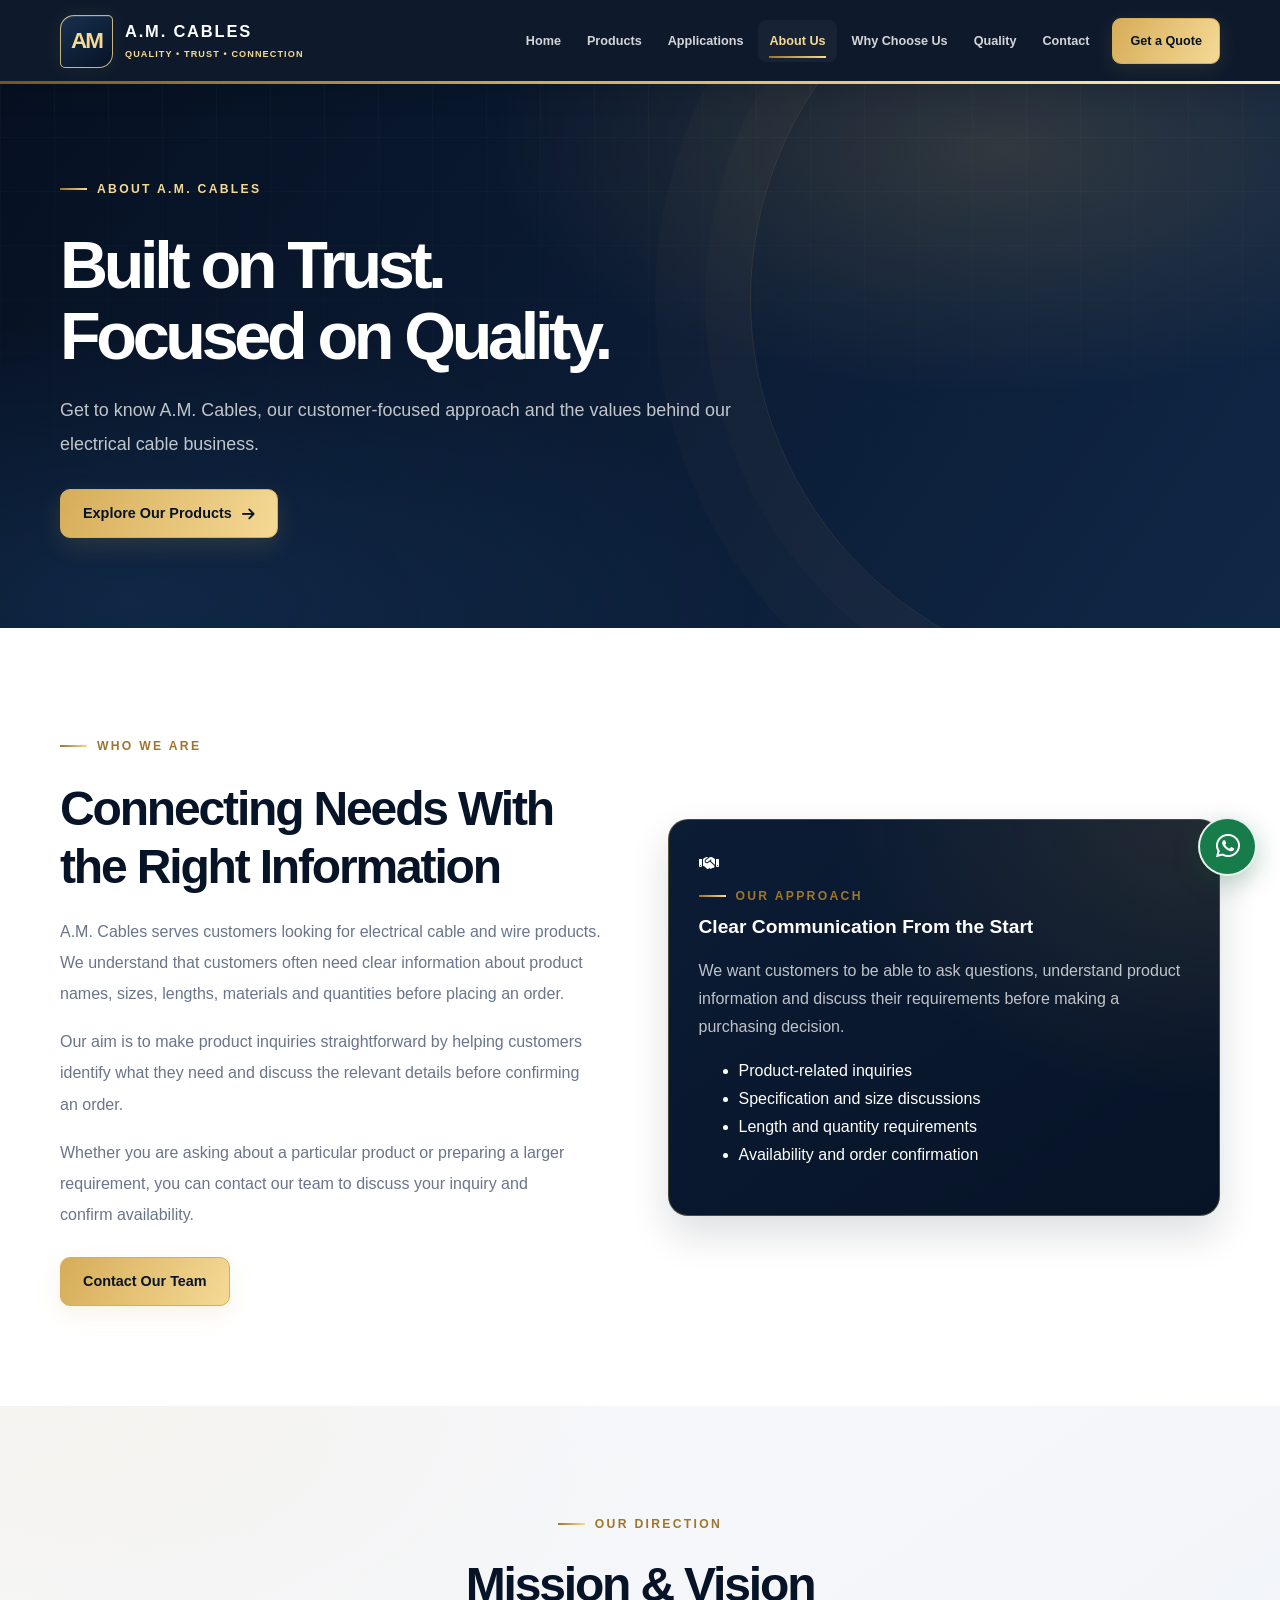
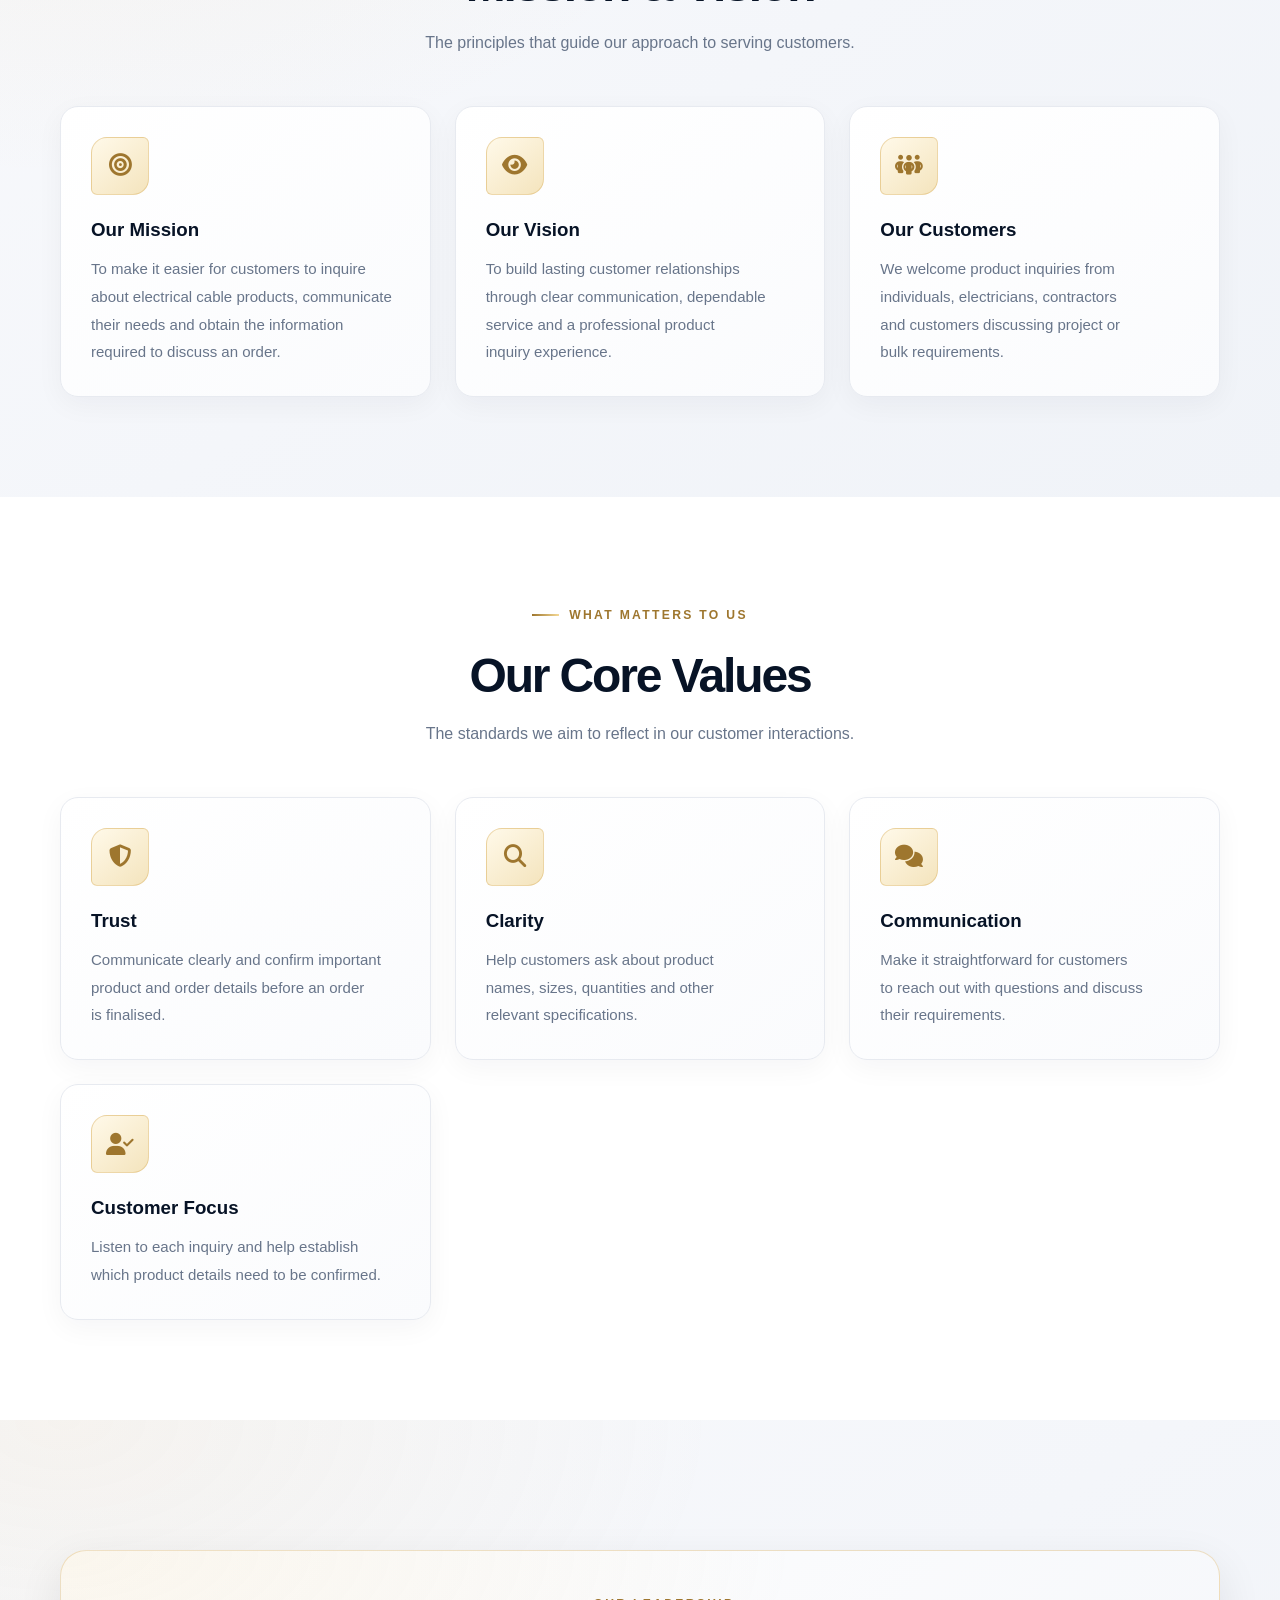
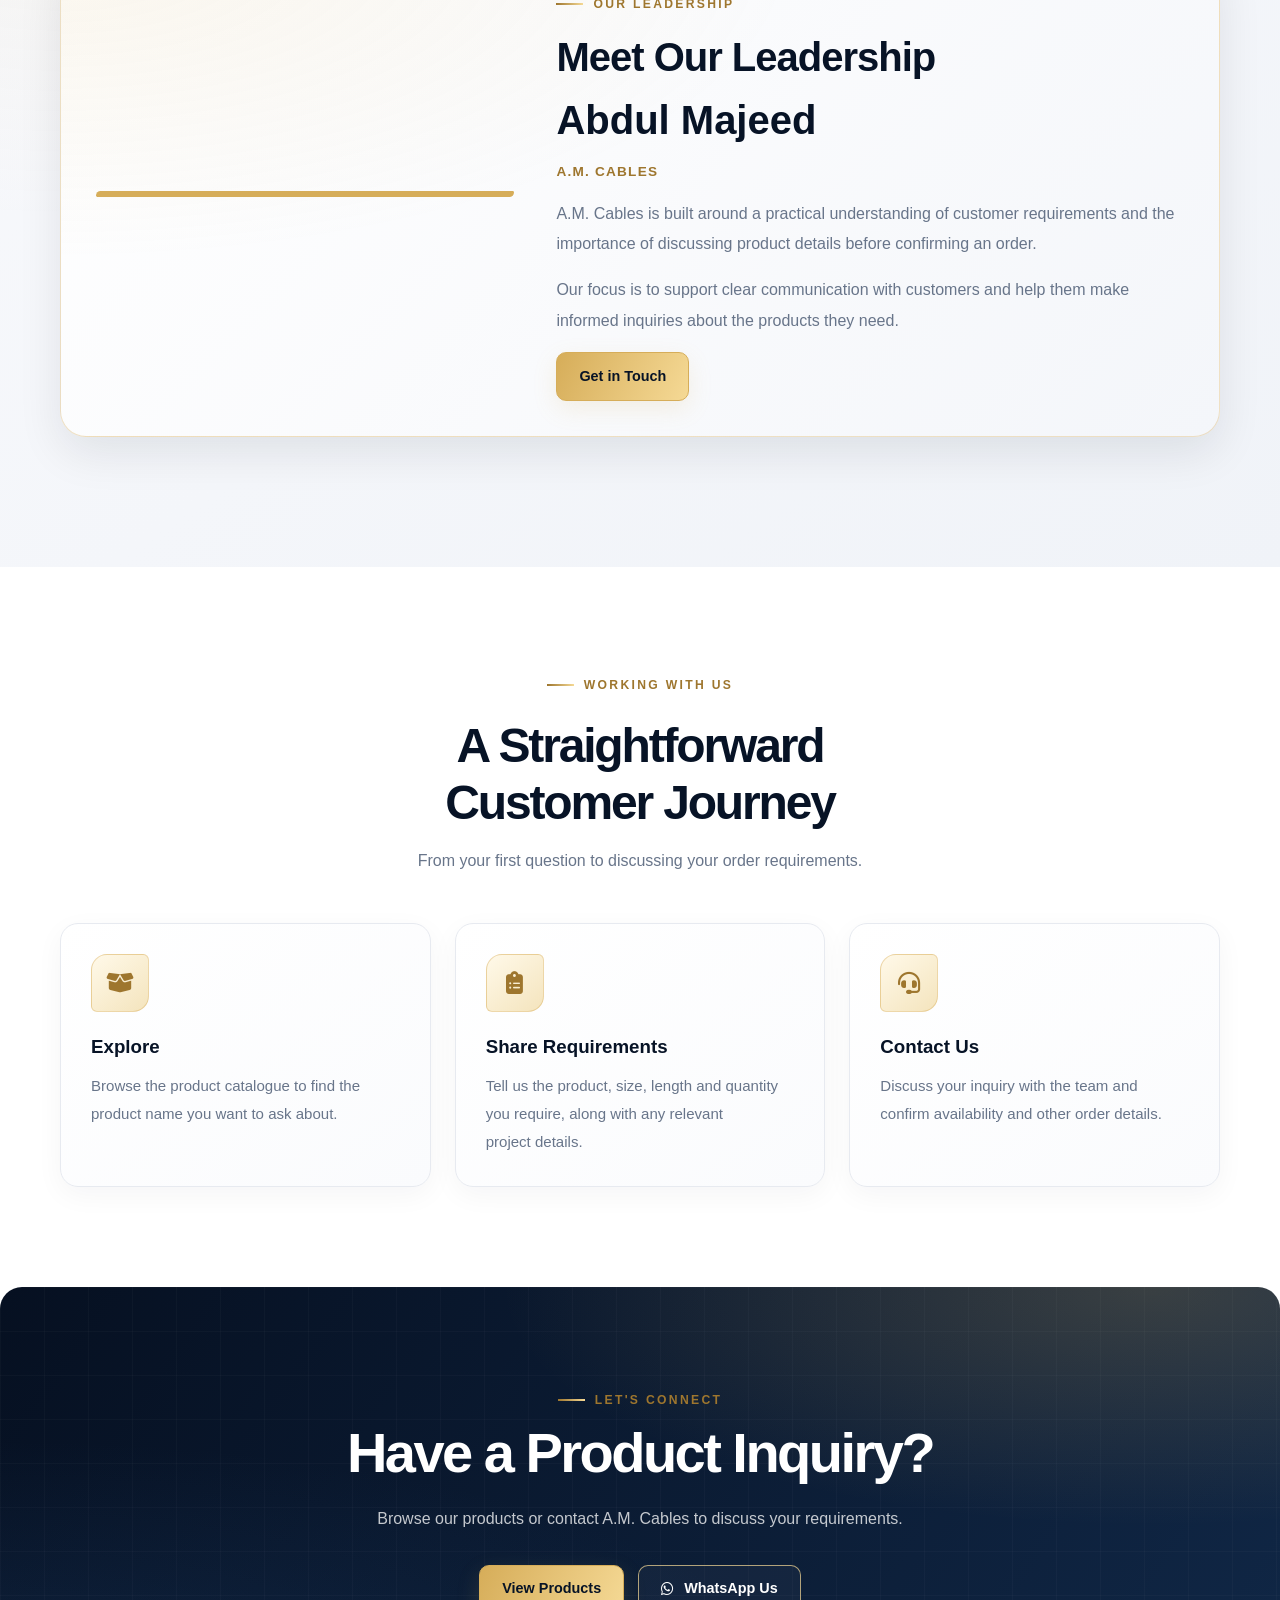
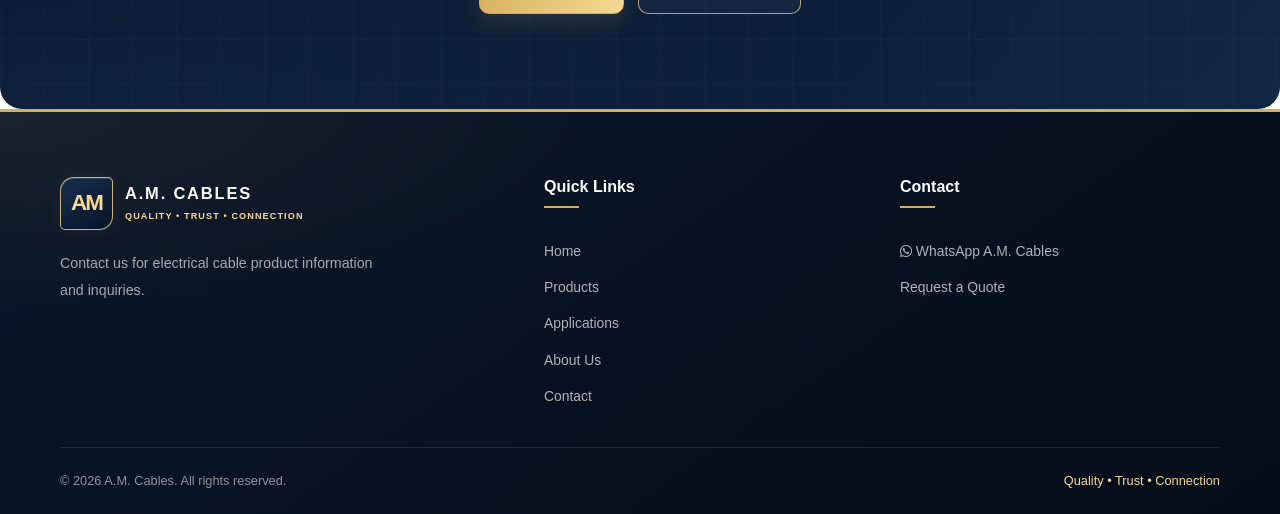
==== commit 23a16631: "Add files via upload" ====
--- a/about.html
+++ b/about.html
@@ -1,393 +1,424 @@
+
 <!DOCTYPE html>
 <html lang="en">
-
 <head>
-    <meta charset="UTF-8">
-    <meta name="viewport" content="width=device-width, initial-scale=1.0">
-
-   <title>About A.M. Cables | Our Company in Lahore</title>
-
-<meta
-    name="description"
-    content="Learn about A.M. Cables in Lahore, Pakistan. Explore our cable product range and find information about our company and how to contact our team."
->
-
-    <link rel="stylesheet" href="css/style.css">
-
-    <link
-        rel="stylesheet"
-        href="https://cdnjs.cloudflare.com/ajax/libs/font-awesome/6.5.2/css/all.min.css"
-    >
+  <meta charset="UTF-8">
+  <meta name="viewport" content="width=device-width, initial-scale=1.0">
+  <meta name="theme-color" content="#0b1730">
+<title>About A.M. Cables | Electrical Cable Business in Lahore</title>
+
+<meta name="description" content="Learn about A.M. Cables, our customer-focused approach, leadership and values. Contact our Lahore team for electrical cable product information and inquiries.">
+
+<meta name="robots" content="index, follow">
+
+<link rel="canonical" href="https://zj77087-design.github.io/am-cables-ultra-premium/about.html">
+
+<!-- Open Graph SEO -->
+<meta property="og:type" content="website">
+<meta property="og:title" content="About A.M. Cables | Lahore">
+<meta property="og:description" content="Get to know A.M. Cables, our leadership, values and customer-focused approach to electrical cable inquiries.">
+<meta property="og:url" content="https://zj77087-design.github.io/am-cables-ultra-premium/about.html">
+<meta property="og:site_name" content="A.M. Cables">
+
+<!-- Twitter Card SEO -->
+<meta name="twitter:card" content="summary">
+<meta name="twitter:title" content="About A.M. Cables">
+<meta name="twitter:description" content="Learn about A.M. Cables, our leadership and customer-focused approach in Lahore.">
+  <link rel="stylesheet" href="css/style.css">
+  <link rel="stylesheet" href="https://cdnjs.cloudflare.com/ajax/libs/font-awesome/6.7.2/css/all.min.css">
+  <script src="js/main.js" defer></script>
 </head>
 
 <body>
 
-    <!-- HEADER -->
-
-    <header class="site-header">
-
-        <div class="container navbar">
-
-            <a href="index.html" class="logo">
-                <span class="logo-mark">AM</span>
-
-                <span class="logo-text">
-                    <strong>A.M. CABLES</strong>
-                    <small>QUALITY • TRUST • CONNECTION</small>
-                </span>
+  <!-- HEADER -->
+  <header class="site-header">
+    <div class="container header-inner">
+      <a href="index.html" class="logo" aria-label="A.M. Cables Home">
+        <span class="logo-mark">AM</span>
+        <span class="logo-text">
+          <strong>A.M. CABLES</strong>
+          <small>QUALITY • TRUST • CONNECTION</small>
+        </span>
+      </a>
+
+      <button class="menu-toggle" id="menuToggle"
+        type="button" aria-label="Open navigation"
+        aria-controls="navMenu" aria-expanded="false">
+        <i class="fas fa-bars"></i>
+      </button>
+
+      <nav class="nav-menu" id="navMenu" aria-label="Main navigation">
+        <a href="index.html">Home</a>
+        <a href="products.html">Products</a>
+        <a href="applications.html">Applications</a>
+        <a href="about.html" class="active">About Us</a>
+        <a href="why-choose-us.html">Why Choose Us</a>
+        <a href="quality.html">Quality</a>
+        <a href="contact.html">Contact</a>
+        <a href="order.html" class="nav-cta">Get a Quote</a>
+      </nav>
+    </div>
+  </header>
+
+  <main>
+
+    <!-- HERO -->
+    <section class="page-hero">
+      <div class="container">
+        <span class="section-label">ABOUT A.M. CABLES</span>
+        <h1>Built on Trust. Focused on Quality.</h1>
+        <p>
+          Get to know A.M. Cables, our customer-focused approach and the
+          values behind our electrical cable business.
+        </p>
+        <a href="products.html" class="btn btn-primary">
+          Explore Our Products
+          <i class="fas fa-arrow-right"></i>
+        </a>
+      </div>
+    </section>
+
+    <!-- COMPANY INTRODUCTION -->
+    <section class="section">
+      <div class="container">
+        <div class="about-layout">
+
+          <div class="about-content">
+            <span class="section-label">WHO WE ARE</span>
+            <h2>Connecting Needs With the Right Information</h2>
+
+            <p>
+              A.M. Cables serves customers looking for electrical cable and
+              wire products. We understand that customers often need clear
+              information about product names, sizes, lengths, materials
+              and quantities before placing an order.
+            </p>
+
+            <p>
+              Our aim is to make product inquiries straightforward by helping
+              customers identify what they need and discuss the relevant
+              details before confirming an order.
+            </p>
+
+            <p>
+              Whether you are asking about a particular product or preparing
+              a larger requirement, you can contact our team to discuss your
+              inquiry and confirm availability.
+            </p>
+
+            <a href="contact.html" class="btn btn-primary">
+              Contact Our Team
             </a>
-
-            <button
-                class="menu-toggle"
-                id="menuToggle"
-                aria-label="Open navigation menu"
-                aria-expanded="false"
+          </div>
+
+          <div class="info-panel">
+            <div class="info-panel-icon">
+              <i class="fas fa-handshake" aria-hidden="true"></i>
+            </div>
+
+            <span class="section-label">OUR APPROACH</span>
+            <h3>Clear Communication From the Start</h3>
+
+            <p>
+              We want customers to be able to ask questions, understand
+              product information and discuss their requirements before
+              making a purchasing decision.
+            </p>
+
+            <ul>
+              <li>Product-related inquiries</li>
+              <li>Specification and size discussions</li>
+              <li>Length and quantity requirements</li>
+              <li>Availability and order confirmation</li>
+            </ul>
+          </div>
+
+        </div>
+      </div>
+    </section>
+
+    <!-- MISSION AND VISION -->
+    <section class="section section-alt">
+      <div class="container">
+        <div class="section-heading">
+          <span class="section-label">OUR DIRECTION</span>
+          <h2>Mission &amp; Vision</h2>
+          <p>
+            The principles that guide our approach to serving customers.
+          </p>
+        </div>
+
+        <div class="features-grid">
+
+          <article class="feature-card">
+            <div class="feature-icon">
+              <i class="fas fa-bullseye" aria-hidden="true"></i>
+            </div>
+            <h3>Our Mission</h3>
+            <p>
+              To make it easier for customers to inquire about electrical
+              cable products, communicate their needs and obtain the
+              information required to discuss an order.
+            </p>
+          </article>
+
+          <article class="feature-card">
+            <div class="feature-icon">
+              <i class="fas fa-eye" aria-hidden="true"></i>
+            </div>
+            <h3>Our Vision</h3>
+            <p>
+              To build lasting customer relationships through clear
+              communication, dependable service and a professional
+              product inquiry experience.
+            </p>
+          </article>
+
+          <article class="feature-card">
+            <div class="feature-icon">
+              <i class="fas fa-people-group" aria-hidden="true"></i>
+            </div>
+            <h3>Our Customers</h3>
+            <p>
+              We welcome product inquiries from individuals, electricians,
+              contractors and customers discussing project or bulk
+              requirements.
+            </p>
+          </article>
+
+        </div>
+      </div>
+    </section>
+
+    <!-- CORE VALUES -->
+    <section class="section">
+      <div class="container">
+        <div class="section-heading">
+          <span class="section-label">WHAT MATTERS TO US</span>
+          <h2>Our Core Values</h2>
+          <p>
+            The standards we aim to reflect in our customer interactions.
+          </p>
+        </div>
+
+        <div class="values-grid">
+
+          <article class="value-card">
+            <div class="value-icon">
+              <i class="fas fa-shield-halved" aria-hidden="true"></i>
+            </div>
+            <h3>Trust</h3>
+            <p>
+              Communicate clearly and confirm important product and order
+              details before an order is finalised.
+            </p>
+          </article>
+
+          <article class="value-card">
+            <div class="value-icon">
+              <i class="fas fa-magnifying-glass" aria-hidden="true"></i>
+            </div>
+            <h3>Clarity</h3>
+            <p>
+              Help customers ask about product names, sizes, quantities
+              and other relevant specifications.
+            </p>
+          </article>
+
+          <article class="value-card">
+            <div class="value-icon">
+              <i class="fas fa-comments" aria-hidden="true"></i>
+            </div>
+            <h3>Communication</h3>
+            <p>
+              Make it straightforward for customers to reach out with
+              questions and discuss their requirements.
+            </p>
+          </article>
+
+          <article class="value-card">
+            <div class="value-icon">
+              <i class="fas fa-user-check" aria-hidden="true"></i>
+            </div>
+            <h3>Customer Focus</h3>
+            <p>
+              Listen to each inquiry and help establish which product
+              details need to be confirmed.
+            </p>
+          </article>
+
+        </div>
+      </div>
+    </section>
+
+    <!-- CEO SECTION -->
+    <section class="section section-alt">
+      <div class="container">
+        <div class="ceo-section">
+
+          <div class="ceo-image">
+            <img
+              src="images/ceo.jpg"
+              alt="A.M. Cables leadership"
+              loading="lazy"
+              onerror="this.style.display='none'"
             >
-                <i class="fa-solid fa-bars"></i>
-            </button>
-
-           <nav class="nav-menu" id="navMenu">
-
-    <a href="index.html">Home</a>
-
-    <a href="products.html">Products</a>
-
-    <a href="applications.html">Applications</a>
-
-    <a href="about.html" class="active">About</a>
-
-    <a href="why-choose-us.html">Why Choose Us</a>
-
-    <a href="quality.html">Quality &amp; Manufacturing</a>
-
-    <a href="contact.html" class="nav-contact">
-    <i class="fa-solid fa-phone"></i>
-    Contact
-</a>
-
-    <a href="order.html" class="nav-contact">
-        <i class="fa-solid fa-file-invoice"></i>
-        Order / Get Quote
-    </a>
-
-</nav>
-
-        </div>
-
-    </header>
-
-
-    <!-- PAGE HERO -->
-
-    <section class="page-hero">
-
-        <div class="container">
-
-            <span class="section-label">
-                ABOUT OUR COMPANY
+          </div>
+
+          <div class="ceo-content">
+            <span class="section-label">OUR LEADERSHIP</span>
+            <h2>Meet Our Leadership</h2>
+
+            <h3>Abdul Majeed</h3>
+            <p class="ceo-role">A.M. Cables</p>
+
+            <p>
+              A.M. Cables is built around a practical understanding of
+              customer requirements and the importance of discussing
+              product details before confirming an order.
+            </p>
+
+            <p>
+              Our focus is to support clear communication with customers
+              and help them make informed inquiries about the products
+              they need.
+            </p>
+
+            <a href="contact.html" class="btn btn-primary">
+              Get in Touch
+            </a>
+          </div>
+
+        </div>
+      </div>
+    </section>
+
+    <!-- HOW WE WORK -->
+    <section class="section">
+      <div class="container">
+        <div class="section-heading">
+          <span class="section-label">WORKING WITH US</span>
+          <h2>A Straightforward Customer Journey</h2>
+          <p>
+            From your first question to discussing your order requirements.
+          </p>
+        </div>
+
+        <div class="features-grid">
+
+          <article class="feature-card">
+            <div class="feature-icon">
+              <i class="fas fa-box-open" aria-hidden="true"></i>
+            </div>
+            <h3>Explore</h3>
+            <p>
+              Browse the product catalogue to find the product name
+              you want to ask about.
+            </p>
+          </article>
+
+          <article class="feature-card">
+            <div class="feature-icon">
+              <i class="fas fa-clipboard-list" aria-hidden="true"></i>
+            </div>
+            <h3>Share Requirements</h3>
+            <p>
+              Tell us the product, size, length and quantity you require,
+              along with any relevant project details.
+            </p>
+          </article>
+
+          <article class="feature-card">
+            <div class="feature-icon">
+              <i class="fas fa-headset" aria-hidden="true"></i>
+            </div>
+            <h3>Contact Us</h3>
+            <p>
+              Discuss your inquiry with the team and confirm availability
+              and other order details.
+            </p>
+          </article>
+
+        </div>
+      </div>
+    </section>
+
+    <!-- CTA -->
+    <section class="cta-section">
+      <div class="container">
+        <span class="section-label">LET'S CONNECT</span>
+        <h2>Have a Product Inquiry?</h2>
+        <p>
+          Browse our products or contact A.M. Cables to discuss your
+          requirements.
+        </p>
+
+        <div class="cta-actions">
+          <a href="products.html" class="btn btn-primary">
+            View Products
+          </a>
+
+          <a href="https://wa.me/923054335465"
+            class="btn btn-outline"
+            target="_blank" rel="noopener noreferrer">
+            <i class="fab fa-whatsapp"></i>
+            WhatsApp Us
+          </a>
+        </div>
+      </div>
+    </section>
+
+  </main>
+
+  <!-- FOOTER -->
+  <footer class="site-footer">
+    <div class="container">
+
+      <div class="footer-content">
+        <div class="footer-brand">
+          <a href="index.html" class="logo">
+            <span class="logo-mark">AM</span>
+            <span class="logo-text">
+              <strong>A.M. CABLES</strong>
+              <small>QUALITY • TRUST • CONNECTION</small>
             </span>
-
-            <h1>
-                Connecting Power
-                <span class="text-gold">With Trust.</span>
-            </h1>
-
-            <p>
-                Learn more about A.M. Cables, our commitment to quality
-                and our focus on serving customers with care.
-            </p>
-
-            <div class="hero-actions">
-
-                <a href="products.html" class="btn btn-primary">
-                    Explore Products
-                    <i class="fa-solid fa-arrow-right"></i>
-                </a>
-
-                <a href="contact.html" class="btn btn-secondary">
-                    Contact Us
-                </a>
-
-            </div>
-
-        </div>
-
-    </section>
-
-
-    <!-- ABOUT INTRODUCTION -->
-
-    <section class="section company-preview">
-
-        <div class="container about-layout">
-
-            <div class="about-visual">
-
-                <div class="about-icon-box">
-                    <i class="fa-solid fa-bolt"></i>
-                </div>
-
-                <span class="about-visual-label">
-                    A.M. CABLES
-                </span>
-
-                <h3>
-                    Built Around
-                    <span class="text-gold">Quality.</span>
-                </h3>
-
-                <p>
-                    Electrical cable solutions with a customer-first approach.
-                </p>
-
-            </div>
-
-
-            <div class="about-content">
-
-                <span class="section-label">
-                    WHO WE ARE
-                </span>
-
-                <h2>
-                    A Company Focused On
-                    <span class="text-gold">Quality & Trust</span>
-                </h2>
-
-                <p>
-                    A.M. Cables is focused on manufacturing electrical
-                    cables and wires while serving customers with care,
-                    clear communication and attention to product requirements.
-                </p>
-
-                <p>
-                    We understand that customers need dependable information
-                    when choosing cables. Our goal is to make product inquiries
-                    simple and help customers find the information they need.
-                </p>
-
-                <p>
-                    Whether you are asking about our cable range,
-                    product specifications or availability, our team
-                    welcomes your inquiry.
-                </p>
-
-                <a href="products.html" class="text-link">
-                    Explore Our Cable Range
-                    <i class="fa-solid fa-arrow-right"></i>
-                </a>
-
-            </div>
-
-        </div>
-
-    </section>
-<!-- A.M. CABLES — CEO LEADERSHIP -->
-
-<section class="ceo-section" id="our-ceo">
-
-    <div class="container">
-
-        <div class="ceo-card">
-
-            <span class="ceo-eyebrow">
-                THE LEADERSHIP BEHIND A.M. CABLES
-            </span>
-
-            <div class="ceo-divider"></div>
-
-            <h2>Meet Our CEO</h2>
-
-            <h3>Abdul Majeed</h3>
-
-            <p class="ceo-role">
-                Chief Executive Officer (CEO)
-            </p>
-
-            <p class="ceo-description">
-                Abdul Majeed leads A.M. Cables with a focus on
-                electrical cable manufacturing, product quality,
-                customer trust and reliable service.
-            </p>
-
-            <p class="ceo-signature">
-                A.M. Cables — Quality Wires. Reliable Connections.
-            </p>
-
-        </div>
+          </a>
+
+          <p>
+            Contact us for electrical cable product information and inquiries.
+          </p>
+        </div>
+
+        <div class="footer-links">
+          <h3>Quick Links</h3>
+          <a href="index.html">Home</a>
+          <a href="products.html">Products</a>
+          <a href="applications.html">Applications</a>
+          <a href="about.html">About Us</a>
+          <a href="contact.html">Contact</a>
+        </div>
+
+        <div class="footer-links">
+          <h3>Contact</h3>
+          <a href="https://wa.me/923054335465"
+            target="_blank" rel="noopener noreferrer">
+            <i class="fab fa-whatsapp"></i> WhatsApp A.M. Cables
+          </a>
+          <a href="order.html">Request a Quote</a>
+        </div>
+      </div>
+
+      <div class="footer-bottom">
+        <p>
+          &copy; <span id="currentYear"></span>
+          A.M. Cables. All rights reserved.
+        </p>
+        <a href="index.html">Quality • Trust • Connection</a>
+      </div>
 
     </div>
-
-</section>
-
-    <!-- OUR VALUES -->
-
-    <section class="section values-section">
-
-        <div class="container">
-
-            <div class="section-heading">
-
-                <span class="section-label">
-                    WHAT MATTERS TO US
-                </span>
-
-                <h2>
-                    The Values Behind
-                    <span class="text-gold">Our Work</span>
-                </h2>
-
-                <p>
-                    The principles that guide how we serve our customers.
-                </p>
-
-            </div>
-
-
-            <div class="info-grid">
-
-                <!-- VALUE 1 -->
-
-                <article class="info-card">
-
-                    <div class="info-icon">
-                        <i class="fa-solid fa-award"></i>
-                    </div>
-
-                    <h3>Quality Focus</h3>
-
-                    <p>
-                        We focus on product requirements and clear
-                        communication about specifications and availability.
-                    </p>
-
-                </article>
-
-
-                <!-- VALUE 2 -->
-
-                <article class="info-card">
-
-                    <div class="info-icon">
-                        <i class="fa-solid fa-handshake"></i>
-                    </div>
-
-                    <h3>Customer Trust</h3>
-
-                    <p>
-                        We believe in respectful service, honest communication
-                        and building lasting customer relationships.
-                    </p>
-
-                </article>
-
-
-                <!-- VALUE 3 -->
-
-                <article class="info-card">
-
-                    <div class="info-icon">
-                        <i class="fa-solid fa-headset"></i>
-                    </div>
-
-                    <h3>Helpful Support</h3>
-
-                    <p>
-                        Customers can contact us to discuss cable options,
-                        product details and their specific requirements.
-                    </p>
-
-                </article>
-
-            </div>
-
-        </div>
-
-    </section>
-
-
-    <!-- CALL TO ACTION -->
-
-    <section class="section cta-section">
-
-        <div class="container cta-content">
-
-            <span class="section-label">
-                LET'S CONNECT
-            </span>
-
-            <h2>
-                Looking For
-                <span class="text-gold">Cable Solutions?</span>
-            </h2>
-
-            <p>
-                Contact A.M. Cables to discuss your product requirements
-                and ask about our available cable range.
-            </p>
-
-            <a
-                href="https://wa.me/923054335465?text=Assalam-o-Alaikum%2C%20I%20would%20like%20to%20inquire%20about%20A.M.%20Cables."
-                class="btn btn-primary"
-                target="_blank"
-                rel="noopener noreferrer"
-            >
-                <i class="fa-brands fa-whatsapp"></i>
-                Send an Inquiry
-            </a>
-
-        </div>
-
-    </section>
-
-
-    <!-- FOOTER -->
-
-    <footer class="site-footer">
-
-        <div class="container footer-content">
-
-            <a href="index.html" class="logo">
-                <span class="logo-mark">AM</span>
-
-                <span class="logo-text">
-                    <strong>A.M. CABLES</strong>
-                    <small>QUALITY • TRUST • CONNECTION</small>
-                </span>
-            </a>
-
-            <p>
-                Electrical cables and wires for your requirements.
-            </p>
-
-            <div class="footer-links">
-
-                <a href="index.html">Home</a>
-
-                <a href="products.html">Products</a>
-
-                <a href="about.html">About</a>
-
-                <a href="quality.html">Quality</a>
-
-                <a href="contact.html">Contact</a>
-
-            </div>
-
-            <p class="copyright">
-                &copy; <span id="currentYear"></span>
-                A.M. Cables. All rights reserved.
-            </p>
-
-        </div>
-
-    </footer>
-
-
-    <!-- JAVASCRIPT -->
-
-    <script src="js/main.js"></script>
+  </footer>
 
 </body>
-
 </html>
--- a/css/style.css
+++ b/css/style.css
@@ -1,50 +1,46 @@
-/* =========================================================
-   A.M. CABLES — ULTRA PREMIUM MASTER CSS
-   Theme: Midnight Navy + Luxury Gold
+/* =====================================================
+   A.M. CABLES — PREMIUM DESIGN SYSTEM
    File: css/style.css
-   ========================================================= */
-
-
-/* =========================
-   01. ROOT VARIABLES
-   ========================= */
-
+   Navy • Gold • Responsive • Accessible
+===================================================== */
+
+/* 01. DESIGN TOKENS */
 :root {
-    --navy: #081426;
-    --navy-light: #10213a;
-    --navy-card: #101f35;
-    --navy-soft: #152944;
-
-    --gold: #f5c542;
-    --gold-light: #ffe28a;
-    --gold-dark: #d6a51b;
+    --navy-950: #071321;
+    --navy-900: #0b1b2b;
+    --navy-800: #12283d;
+    --navy-700: #1c3b55;
+
+    --gold-500: #d6ad55;
+    --gold-400: #e8c776;
+    --gold-100: #fbf3df;
 
     --white: #ffffff;
-    --text: #e8edf5;
-    --muted: #a8b4c7;
-    --border: rgba(255, 255, 255, 0.10);
+    --surface: #f6f8fb;
+    --surface-dark: #edf1f5;
+    --text: #243244;
+    --muted: #64748b;
+    --border: #dce3eb;
+    --success: #18794e;
+    --danger: #b42318;
 
     --container: 1180px;
-    --header-height: 82px;
-
-    --radius-sm: 10px;
-    --radius-md: 18px;
-    --radius-lg: 26px;
-
-    --shadow-card: 0 18px 45px rgba(0, 0, 0, 0.20);
-    --shadow-gold: 0 10px 30px rgba(245, 197, 66, 0.18);
-
-    --transition: 0.3s ease;
-}
-
-
-/* =========================
-   02. RESET & BASE
-   ========================= */
-
-* {
-    margin: 0;
-    padding: 0;
+    --header-height: 78px;
+    --radius-sm: 8px;
+    --radius-md: 14px;
+    --radius-lg: 22px;
+
+    --shadow-sm: 0 4px 14px rgb(7 19 33 / 7%);
+    --shadow-md: 0 12px 32px rgb(7 19 33 / 10%);
+    --shadow-lg: 0 22px 55px rgb(7 19 33 / 16%);
+
+    --transition: 180ms ease;
+}
+
+/* 02. RESET */
+*,
+*::before,
+*::after {
     box-sizing: border-box;
 }
 
@@ -54,9 +50,8 @@
 }
 
 body {
-    min-height: 100vh;
-    overflow-x: hidden;
-    background: var(--navy);
+    margin: 0;
+    background: var(--white);
     color: var(--text);
     font-family: Arial, Helvetica, sans-serif;
     font-size: 16px;
@@ -64,17 +59,33 @@
     -webkit-font-smoothing: antialiased;
 }
 
-body,
-button,
-input,
-textarea,
-select {
-    font-family: Arial, Helvetica, sans-serif;
+body.modal-open {
+    overflow: hidden;
 }
 
 img {
     display: block;
     max-width: 100%;
+    height: auto;
+}
+
+button,
+input,
+select,
+textarea {
+    font: inherit;
+}
+
+button,
+a,
+input,
+select,
+textarea {
+    -webkit-tap-highlight-color: transparent;
+}
+
+button {
+    cursor: pointer;
 }
 
 a {
@@ -82,1101 +93,994 @@
     text-decoration: none;
 }
 
-button {
-    font: inherit;
-}
-
-button,
-a {
-    -webkit-tap-highlight-color: transparent;
-}
-
 button:focus-visible,
 a:focus-visible,
 input:focus-visible,
-textarea:focus-visible,
-select:focus-visible {
-    outline: 2px solid var(--gold);
-    outline-offset: 4px;
+select:focus-visible,
+textarea:focus-visible {
+    outline: 3px solid var(--gold-500);
+    outline-offset: 3px;
 }
 
 ::selection {
-    color: var(--navy);
-    background: var(--gold);
-}
-
-
-/* =========================
-   03. REUSABLE CONTAINER
-   ========================= */
-
+    background: var(--gold-100);
+    color: var(--navy-950);
+}
+
+/* 03. SHARED LAYOUT */
 .container {
     width: min(var(--container), calc(100% - 48px));
     margin-inline: auto;
 }
 
-.section {
+section {
     position: relative;
-    padding: 105px 0;
+}
+
+.section-padding {
+    padding-block: 88px;
 }
 
 .section-heading {
     max-width: 760px;
-    margin: 0 auto 52px;
+    margin: 0 auto 44px;
     text-align: center;
 }
 
-.section-label {
+.section-tag {
     display: inline-block;
-    margin-bottom: 15px;
-    color: var(--gold);
-    font-size: 12px;
+    margin-bottom: 12px;
+    color: #987024;
+    font-size: 0.78rem;
     font-weight: 800;
-    letter-spacing: 3px;
+    letter-spacing: 0.16em;
     text-transform: uppercase;
 }
 
-.section-heading h2,
-.company-preview-copy h2 {
+h1,
+h2,
+h3,
+h4 {
+    margin-top: 0;
+    color: var(--navy-950);
+    font-weight: 750;
+    line-height: 1.2;
+}
+
+h1 {
+    font-size: clamp(2.35rem, 5vw, 4.6rem);
+    letter-spacing: -0.045em;
+}
+
+h2 {
+    font-size: clamp(1.85rem, 3vw, 3rem);
+    letter-spacing: -0.025em;
+}
+
+h3 {
+    font-size: 1.2rem;
+}
+
+p {
+    margin-top: 0;
+}
+
+.muted,
+.section-description {
+    color: var(--muted);
+}
+
+.section-description {
+    max-width: 680px;
+    margin-inline: auto;
+}
+
+/* 04. BUTTONS */
+.btn,
+button.btn {
+    display: inline-flex;
+    min-height: 48px;
+    align-items: center;
+    justify-content: center;
+    gap: 9px;
+    padding: 12px 22px;
+    border: 1px solid transparent;
+    border-radius: var(--radius-sm);
+    font-size: 0.94rem;
+    font-weight: 700;
+    line-height: 1.3;
+    text-align: center;
+    transition:
+        background var(--transition),
+        color var(--transition),
+        border-color var(--transition),
+        transform var(--transition),
+        box-shadow var(--transition);
+}
+
+.btn:hover {
+    transform: translateY(-2px);
+}
+
+.btn-primary {
+    background: var(--gold-500);
+    color: var(--navy-950);
+    box-shadow: 0 5px 16px rgb(214 173 85 / 20%);
+}
+
+.btn-primary:hover {
+    background: var(--gold-400);
+    box-shadow: var(--shadow-sm);
+}
+
+.btn-secondary {
+    background: var(--navy-900);
     color: var(--white);
-    font-size: clamp(32px, 4vw, 48px);
-    font-weight: 800;
-    line-height: 1.2;
-    letter-spacing: -1.2px;
-}
-
-.section-heading h2 span,
-.company-preview-copy h2 span {
-    color: var(--gold);
-}
-
-.section-heading p,
-.company-preview-copy p {
-    max-width: 650px;
-    margin: 18px auto 0;
-    color: var(--muted);
-    font-size: 16px;
-    line-height: 1.9;
-}
-
-
-/* =========================
-   04. HEADER & NAVBAR
-   ========================= */
-
+}
+
+.btn-secondary:hover {
+    background: var(--navy-700);
+}
+
+.btn-outline {
+    border-color: var(--gold-500);
+    background: transparent;
+    color: var(--navy-900);
+}
+
+.btn-outline:hover {
+    background: var(--gold-100);
+}
+
+.btn-light {
+    background: var(--white);
+    color: var(--navy-900);
+}
+
+.btn-block {
+    width: 100%;
+}
+
+/* 05. SITE HEADER */
 .site-header {
     position: sticky;
+    z-index: 1000;
     top: 0;
-    z-index: 1000;
-    width: 100%;
-    background: rgba(8, 20, 38, 0.94);
-    border-bottom: 1px solid rgba(255, 255, 255, 0.08);
-    backdrop-filter: blur(18px);
-    -webkit-backdrop-filter: blur(18px);
-}
-
-.navbar {
-    position: relative;
+    background: rgb(255 255 255 / 97%);
+    border-bottom: 1px solid rgb(220 227 235 / 85%);
+    box-shadow: 0 3px 16px rgb(7 19 33 / 4%);
+    backdrop-filter: blur(14px);
+}
+
+.header-inner {
     display: flex;
     min-height: var(--header-height);
     align-items: center;
     justify-content: space-between;
-    gap: 28px;
-}
-
-.logo {
+    gap: 24px;
+}
+
+.logo,
+.site-header .logo {
     display: inline-flex;
+    align-items: center;
+    gap: 12px;
     flex-shrink: 0;
-    align-items: center;
-    gap: 7px;
-    color: var(--white);
-    font-size: 27px;
+}
+
+.logo-mark {
+    display: grid;
+    width: 48px;
+    height: 48px;
+    place-items: center;
+    border-radius: 10px;
+    background: var(--navy-900);
+    color: var(--gold-400);
+    font-size: 1.1rem;
     font-weight: 900;
-    letter-spacing: -1.2px;
-}
-
-.logo span {
-    color: var(--gold);
-    font-size: 20px;
-    letter-spacing: 1.5px;
+    letter-spacing: -0.06em;
+}
+
+.logo-text {
+    display: flex;
+    flex-direction: column;
+    color: var(--navy-950);
+    font-size: 1rem;
+    font-weight: 900;
+    letter-spacing: 0.08em;
+    line-height: 1.3;
+}
+
+.logo-text small {
+    margin-top: 4px;
+    color: var(--muted);
+    font-size: 0.58rem;
+    font-weight: 700;
+    letter-spacing: 0.12em;
 }
 
 .nav-menu {
     display: flex;
     align-items: center;
     justify-content: flex-end;
-    gap: 25px;
+    gap: clamp(12px, 1.5vw, 22px);
+    margin: 0;
+    padding: 0;
+    list-style: none;
 }
 
 .nav-menu a {
-    position: relative;
-    padding: 9px 0;
-    color: #d2dae7;
-    font-size: 13px;
+    display: inline-flex;
+    min-height: 44px;
+    align-items: center;
+    color: var(--navy-800);
+    font-size: 0.86rem;
     font-weight: 700;
     transition: color var(--transition);
 }
 
-.nav-menu a:not(.nav-contact)::after {
-    position: absolute;
-    right: 0;
-    bottom: 1px;
-    left: 0;
-    height: 2px;
-    background: var(--gold);
-    content: "";
-    transform: scaleX(0);
-    transform-origin: left;
-    transition: transform var(--transition);
-}
-
 .nav-menu a:hover,
 .nav-menu a.active {
-    color: var(--gold);
-}
-
-.nav-menu a:hover::after,
-.nav-menu a.active::after {
-    transform: scaleX(1);
-}
-
-.nav-menu .nav-contact {
-    padding: 11px 17px;
-    color: var(--navy);
-    background: var(--gold);
-    border: 1px solid var(--gold);
-    border-radius: 7px;
+    color: #9a7223;
+}
+
+.nav-menu a.nav-contact,
+.nav-menu a.nav-cta {
+    min-height: 42px;
+    padding: 9px 14px;
+    border-radius: var(--radius-sm);
+    background: var(--navy-900);
+    color: var(--white);
+}
+
+.nav-menu a.nav-contact:hover,
+.nav-menu a.nav-cta:hover {
+    background: var(--navy-700);
+}
+
+.menu-toggle {
+    display: none;
+    width: 46px;
+    height: 46px;
+    align-items: center;
+    justify-content: center;
+    border: 1px solid var(--border);
+    border-radius: var(--radius-sm);
+    background: var(--white);
+    color: var(--navy-900);
+    font-size: 1.25rem;
+}
+
+/* 06. PAGE HERO */
+.page-hero {
+    overflow: hidden;
+    padding: clamp(64px, 9vw, 112px) 0;
+    background:
+        radial-gradient(
+            circle at 85% 20%,
+            rgb(214 173 85 / 13%),
+            transparent 35%
+        ),
+        linear-gradient(135deg, var(--navy-950), var(--navy-800));
+    color: var(--white);
+}
+
+.page-hero h1,
+.page-hero h2 {
+    color: var(--white);
+}
+
+.page-hero p {
+    max-width: 720px;
+    color: #d4dfeb;
+    font-size: 1.08rem;
+}
+
+.page-hero .section-tag {
+    color: var(--gold-400);
+}
+
+/* 07. HOME HERO */
+.hero {
+    position: relative;
+    overflow: hidden;
+    padding: clamp(72px, 10vw, 132px) 0;
+    background:
+        radial-gradient(
+            circle at 85% 25%,
+            rgb(214 173 85 / 15%),
+            transparent 32%
+        ),
+        linear-gradient(135deg, var(--navy-950), var(--navy-800));
+    color: var(--white);
+}
+
+.hero h1,
+.hero h2 {
+    color: var(--white);
+}
+
+.hero p {
+    max-width: 680px;
+    color: #d4dfeb;
+    font-size: clamp(1rem, 1.5vw, 1.15rem);
+}
+
+.hero .hero-content {
+    max-width: 820px;
+}
+
+.hero-actions {
+    display: flex;
+    flex-wrap: wrap;
+    gap: 14px;
+    margin-top: 28px;
+}
+
+.hero .btn-outline {
+    border-color: rgb(255 255 255 / 45%);
+    color: var(--white);
+}
+
+.hero .btn-outline:hover {
+    background: rgb(255 255 255 / 10%);
+}
+
+/* 08. CARDS AND GRIDS */
+.products-grid,
+.applications-grid,
+.info-grid,
+.benefits-grid,
+.values-grid,
+.features-grid {
+    display: grid;
+    grid-template-columns: repeat(3, minmax(0, 1fr));
+    gap: 24px;
+}
+
+.product-card,
+.application-card,
+.info-card,
+.benefit-card,
+.value-card,
+.feature-card {
+    min-width: 0;
+    overflow: hidden;
+    border: 1px solid var(--border);
+    border-radius: var(--radius-md);
+    background: var(--white);
+    box-shadow: var(--shadow-sm);
     transition:
-        background var(--transition),
-        color var(--transition),
-        transform var(--transition);
-}
-
-.nav-menu .nav-contact:hover {
-    color: var(--gold);
-    background: transparent;
-    transform: translateY(-2px);
-}
-
-.menu-toggle {
+        transform var(--transition),
+        box-shadow var(--transition),
+        border-color var(--transition);
+}
+
+.product-card:hover,
+.application-card:hover,
+.info-card:hover,
+.benefit-card:hover,
+.value-card:hover,
+.feature-card:hover {
+    transform: translateY(-4px);
+    border-color: rgb(214 173 85 / 65%);
+    box-shadow: var(--shadow-md);
+}
+
+.product-card {
+    display: flex;
+    flex-direction: column;
+}
+
+.product-image {
+    overflow: hidden;
+    aspect-ratio: 4 / 3;
+    background: var(--surface);
+}
+
+.product-image img {
+    width: 100%;
+    height: 100%;
+    object-fit: contain;
+    transition: transform 300ms ease;
+}
+
+.product-card:hover .product-image img {
+    transform: scale(1.035);
+}
+
+.product-card-content,
+.application-card-content,
+.info-card-content {
+    padding: 22px;
+}
+
+.product-card h3 {
+    margin-bottom: 10px;
+}
+
+.product-card p,
+.application-card p,
+.info-card p {
+    color: var(--muted);
+}
+
+.section-label {
+    display: inline-flex;
+    align-items: center;
+    gap: 6px;
+    margin-bottom: 10px;
+    color: #8b671e;
+    font-size: 0.75rem;
+    font-weight: 800;
+    letter-spacing: 0.06em;
+    text-transform: uppercase;
+}
+
+.product-actions {
+    display: flex;
+    flex-wrap: wrap;
+    gap: 10px;
+    margin-top: auto;
+    padding: 0 22px 22px;
+}
+
+.product-actions .btn {
+    flex: 1 1 120px;
+}
+
+/* 09. SEARCH AND FILTER */
+.product-toolbar {
+    display: grid;
+    grid-template-columns: minmax(0, 1fr) minmax(190px, 260px);
+    gap: 14px;
+    margin-bottom: 24px;
+}
+
+.search-field {
+    position: relative;
+}
+
+.search-field input,
+.product-toolbar input,
+.product-toolbar select {
+    width: 100%;
+    min-height: 50px;
+    padding: 12px 15px;
+    border: 1px solid var(--border);
+    border-radius: var(--radius-sm);
+    background: var(--white);
+    color: var(--text);
+}
+
+.clear-search {
+    display: none;
+}
+
+.clear-search.visible {
+    display: inline-flex;
+}
+
+.product-search-status {
+    min-height: 28px;
+    margin-bottom: 20px;
+    color: var(--muted);
+    font-size: 0.9rem;
+}
+
+/* 10. PRODUCT COMPARISON */
+.comparison-section {
+    margin-top: 36px;
+    padding: 24px;
+    border: 1px solid var(--border);
+    border-radius: var(--radius-md);
+    background: var(--surface);
+}
+
+.comparison-options {
+    display: grid;
+    grid-template-columns: repeat(3, minmax(0, 1fr));
+    gap: 12px;
+}
+
+.comparison-options select {
+    width: 100%;
+    min-height: 46px;
+    padding: 10px;
+    border: 1px solid var(--border);
+    border-radius: var(--radius-sm);
+    background: var(--white);
+}
+
+.comparison-result {
+    margin-top: 22px;
+    overflow-x: auto;
+}
+
+.comparison-result table {
+    width: 100%;
+    border-collapse: collapse;
+    background: var(--white);
+}
+
+.comparison-result th,
+.comparison-result td {
+    padding: 13px;
+    border: 1px solid var(--border);
+    text-align: left;
+    vertical-align: top;
+}
+
+/* 11. PRODUCT MODAL */
+.product-modal {
+    position: fixed;
+    z-index: 2000;
+    inset: 0;
+    display: none;
+    align-items: center;
+    justify-content: center;
+    overflow-y: auto;
+    padding: 24px;
+    background: rgb(4 12 22 / 76%);
+}
+
+.product-modal.active {
+    display: flex;
+}
+
+.modal-content {
+    position: relative;
+    width: min(900px, 100%);
+    max-height: 90dvh;
+    overflow-y: auto;
+    padding: clamp(22px, 4vw, 40px);
+    border-radius: var(--radius-lg);
+    background: var(--white);
+    box-shadow: var(--shadow-lg);
+}
+
+.modal-close {
+    position: absolute;
+    z-index: 2;
+    top: 12px;
+    right: 12px;
+    display: grid;
+    width: 42px;
+    height: 42px;
+    place-items: center;
+    border: 1px solid var(--border);
+    border-radius: 50%;
+    background: var(--white);
+    color: var(--navy-900);
+    font-size: 1.25rem;
+}
+
+.modal-product-image {
+    width: 100%;
+    max-height: 360px;
+    margin-bottom: 20px;
+    border-radius: var(--radius-md);
+    background: var(--surface);
+    object-fit: contain;
+}
+
+.modal-open .site-header {
+    z-index: 999;
+}
+
+/* 12. FORMS */
+.contact-form,
+.order-form {
+    display: grid;
+    gap: 18px;
+    padding: clamp(22px, 4vw, 36px);
+    border: 1px solid var(--border);
+    border-radius: var(--radius-lg);
+    background: var(--white);
+    box-shadow: var(--shadow-sm);
+}
+
+.form-group {
+    display: grid;
+    gap: 7px;
+}
+
+.form-group label,
+.contact-form label,
+.order-form label {
+    color: var(--navy-900);
+    font-size: 0.9rem;
+    font-weight: 700;
+}
+
+.form-group input,
+.form-group select,
+.form-group textarea,
+.contact-form input,
+.contact-form select,
+.contact-form textarea,
+.order-form input,
+.order-form select,
+.order-form textarea {
+    width: 100%;
+    min-height: 48px;
+    padding: 12px 14px;
+    border: 1px solid #cbd5e1;
+    border-radius: var(--radius-sm);
+    background: var(--white);
+    color: var(--text);
+}
+
+.form-group textarea,
+.contact-form textarea,
+.order-form textarea {
+    min-height: 130px;
+    resize: vertical;
+}
+
+.form-group input:focus,
+.form-group select:focus,
+.form-group textarea:focus,
+.contact-form input:focus,
+.contact-form select:focus,
+.contact-form textarea:focus,
+.order-form input:focus,
+.order-form select:focus,
+.order-form textarea:focus {
+    border-color: var(--gold-500);
+}
+
+.form-note {
+    color: var(--muted);
+    font-size: 0.85rem;
+}
+
+.form-error {
+    color: var(--danger);
+    font-size: 0.85rem;
+}
+
+.form-success {
+    color: var(--success);
+    font-size: 0.9rem;
+}
+
+/* 13. ORDER AND CONTACT LAYOUTS */
+.contact-layout,
+.order-layout,
+.about-layout,
+.quality-layout {
+    display: grid;
+    grid-template-columns: repeat(2, minmax(0, 1fr));
+    align-items: start;
+    gap: 32px;
+}
+
+.contact-info,
+.order-info,
+.info-panel {
+    padding: clamp(22px, 4vw, 34px);
+    border-radius: var(--radius-lg);
+    background: var(--navy-900);
+    color: var(--white);
+}
+
+.contact-info h2,
+.contact-info h3,
+.order-info h2,
+.order-info h3,
+.info-panel h2,
+.info-panel h3 {
+    color: var(--white);
+}
+
+.contact-info p,
+.order-info p,
+.info-panel p {
+    color: #d4dfeb;
+}
+
+.contact-method {
+    display: flex;
+    align-items: flex-start;
+    gap: 14px;
+    margin-top: 22px;
+}
+
+.contact-method i,
+.info-icon {
+    color: var(--gold-400);
+}
+
+/* 14. APPLICATIONS */
+.application-card {
+    display: flex;
+    flex-direction: column;
+}
+
+.application-card-content {
+    flex: 1;
+}
+
+.application-card .btn {
+    align-self: flex-start;
+    margin: 0 22px 22px;
+}
+
+/* 15. ABOUT AND CEO */
+.ceo-section {
+    display: grid;
+    grid-template-columns: minmax(0, 0.8fr) minmax(0, 1.2fr);
+    align-items: center;
+    gap: 40px;
+    padding: clamp(28px, 5vw, 56px);
+    border: 1px solid var(--border);
+    border-radius: var(--radius-lg);
+    background: var(--surface);
+}
+
+.ceo-image {
+    width: 100%;
+    max-height: 440px;
+    border-radius: var(--radius-md);
+    object-fit: cover;
+}
+
+.ceo-content .section-tag {
+    color: #987024;
+}
+
+/* 16. QUALITY AND VALUES */
+.info-card,
+.value-card,
+.benefit-card,
+.feature-card {
+    padding: 26px;
+}
+
+.info-icon,
+.info-card-icon {
+    display: grid;
+    width: 50px;
+    height: 50px;
+    place-items: center;
+    margin-bottom: 18px;
+    border-radius: 12px;
+    background: var(--gold-100);
+    color: #87621b;
+    font-size: 1.25rem;
+}
+
+.quality-note {
+    margin-top: 28px;
+    padding: 22px;
+    border-left: 4px solid var(--gold-500);
+    border-radius: 0 var(--radius-sm) var(--radius-sm) 0;
+    background: var(--surface);
+}
+
+/* 17. STATS */
+.business-stats,
+#business-stats {
+    padding-block: 54px;
+    background: var(--navy-900);
+    color: var(--white);
+}
+
+.stats-grid {
+    display: grid;
+    grid-template-columns: repeat(4, minmax(0, 1fr));
+    gap: 24px;
+    text-align: center;
+}
+
+.stat-number {
+    display: block;
+    color: var(--gold-400);
+    font-size: clamp(2rem, 4vw, 3.2rem);
+    font-weight: 850;
+    line-height: 1.2;
+}
+
+.stat-label {
+    margin-top: 8px;
+    color: #d4dfeb;
+    font-size: 0.9rem;
+}
+
+/* 18. FAQ */
+.faq-list {
+    display: grid;
+    gap: 14px;
+}
+
+.faq-item {
+    padding: 20px 22px;
+    border: 1px solid var(--border);
+    border-radius: var(--radius-md);
+    background: var(--white);
+}
+
+.faq-item h3 {
+    margin-bottom: 8px;
+}
+
+.faq-item p:last-child {
+    margin-bottom: 0;
+    color: var(--muted);
+}
+
+/* 19. CTA */
+.cta-section,
+.applications-cta {
+    padding: clamp(38px, 7vw, 76px);
+    border-radius: var(--radius-lg);
+    background:
+        radial-gradient(
+            circle at 90% 20%,
+            rgb(214 173 85 / 17%),
+            transparent 30%
+        ),
+        var(--navy-900);
+    color: var(--white);
+    text-align: center;
+}
+
+.cta-section h2,
+.applications-cta h2 {
+    color: var(--white);
+}
+
+.cta-section p,
+.applications-cta p {
+    max-width: 680px;
+    margin-inline: auto;
+    color: #d4dfeb;
+}
+
+.cta-actions {
+    display: flex;
+    flex-wrap: wrap;
+    justify-content: center;
+    gap: 14px;
+    margin-top: 24px;
+}
+
+/* 20. FOOTER */
+.site-footer {
+    margin-top: 0;
+    padding: 58px 0 22px;
+    background: var(--navy-950);
+    color: #d4dfeb;
+}
+
+.footer-content,
+.footer-inner {
+    display: grid;
+    grid-template-columns: 1.4fr 1fr 1fr;
+    gap: 36px;
+}
+
+.site-footer h2,
+.site-footer h3,
+.site-footer h4 {
+    color: var(--white);
+}
+
+.site-footer a {
+    color: #d4dfeb;
+    transition: color var(--transition);
+}
+
+.site-footer a:hover {
+    color: var(--gold-400);
+}
+
+.site-footer .logo-text {
+    color: var(--white);
+}
+
+.footer-links {
+    display: grid;
+    align-content: start;
+    gap: 10px;
+}
+
+.footer-bottom {
+    display: flex;
+    flex-wrap: wrap;
+    justify-content: space-between;
+    gap: 12px;
+    margin-top: 38px;
+    padding-top: 20px;
+    border-top: 1px solid rgb(255 255 255 / 14%);
+    color: #aebdcd;
+    font-size: 0.85rem;
+}
+
+/* 21. FLOATING ACTIONS */
+.whatsapp-float {
+    position: fixed;
+    z-index: 900;
+    right: 22px;
+    bottom: 22px;
+    display: grid;
+    width: 58px;
+    height: 58px;
+    place-items: center;
+    border: 2px solid rgb(255 255 255 / 90%);
+    border-radius: 50%;
+    background: #168a55;
+    color: var(--white);
+    box-shadow: var(--shadow-md);
+    font-size: 1.8rem;
+    transition: transform var(--transition);
+}
+
+.whatsapp-float:hover {
+    transform: translateY(-4px) scale(1.03);
+}
+
+.back-to-top {
+    position: fixed;
+    z-index: 890;
+    right: 28px;
+    bottom: 94px;
     display: none;
     width: 44px;
     height: 44px;
-    align-items: center;
-    justify-content: center;
-    color: var(--gold);
-    background: rgba(245, 197, 66, 0.08);
-    border: 1px solid rgba(245, 197, 66, 0.25);
-    border-radius: 10px;
-    cursor: pointer;
-    font-size: 20px;
-    transition: background var(--transition);
-}
-
-.menu-toggle:hover {
-    background: rgba(245, 197, 66, 0.17);
-}
-
-
-/* =========================
-   05. HERO SECTION
-   ========================= */
-
-.hero {
-    position: relative;
-    display: flex;
-    min-height: 690px;
-    align-items: center;
-    overflow: hidden;
-    background:
-        radial-gradient(
-            ellipse at 80% 40%,
-            rgba(28, 66, 110, 0.35),
-            transparent 48%
-        ),
-        linear-gradient(
-            125deg,
-            #081426 0%,
-            #0b1d34 55%,
-            #102440 100%
-        );
-    isolation: isolate;
-}
-
-.hero::before {
-    position: absolute;
-    z-index: -1;
-    inset: 0;
-    background-image:
-        linear-gradient(
-            rgba(255, 255, 255, 0.025) 1px,
-            transparent 1px
-        ),
-        linear-gradient(
-            90deg,
-            rgba(255, 255, 255, 0.025) 1px,
-            transparent 1px
-        );
-    background-size: 48px 48px;
-    content: "";
-    mask-image: linear-gradient(to right, black, transparent 85%);
-    -webkit-mask-image: linear-gradient(to right, black, transparent 85%);
-}
-
-.hero-glow {
-    position: absolute;
-    z-index: -1;
-    top: 10%;
-    right: -180px;
-    width: 570px;
-    height: 570px;
-    background: rgba(245, 197, 66, 0.07);
+    place-items: center;
+    border: 0;
     border-radius: 50%;
-    filter: blur(100px);
-    pointer-events: none;
-}
-
-.hero-content {
-    position: relative;
-    z-index: 2;
-    padding-top: 90px;
-    padding-bottom: 100px;
-    animation: heroEntrance 0.9s ease both;
-}
-
-.eyebrow {
-    display: inline-flex;
-    align-items: center;
-    gap: 12px;
-    margin-bottom: 26px;
-    color: var(--gold);
-    font-size: 12px;
-    font-weight: 800;
-    letter-spacing: 2.5px;
-}
-
-.eyebrow-line {
-    display: inline-block;
-    width: 38px;
-    height: 2px;
-    background: var(--gold);
-}
-
-.hero h1 {
-    max-width: 850px;
+    background: var(--navy-900);
     color: var(--white);
-    font-size: clamp(43px, 6.5vw, 76px);
-    font-weight: 900;
-    line-height: 1.08;
-    letter-spacing: -2.8px;
-}
-
-.hero h1 span {
-    display: block;
-    margin-top: 8px;
-    color: var(--gold);
-}
-
-.hero-content > p {
-    max-width: 630px;
-    margin-top: 27px;
-    color: #bdc9da;
-    font-size: 17px;
-    line-height: 1.95;
-}
-
-.hero-actions {
-    display: flex;
-    flex-wrap: wrap;
-    align-items: center;
-    gap: 15px;
-    margin-top: 34px;
-}
-
-.btn {
-    position: relative;
-    display: inline-flex;
-    min-height: 52px;
-    align-items: center;
-    justify-content: center;
-    gap: 12px;
-    padding: 14px 23px;
-    overflow: hidden;
-    border: 1px solid transparent;
-    border-radius: 8px;
-    cursor: pointer;
-    font-size: 13px;
-    font-weight: 800;
-    text-align: center;
-    transition:
-        color var(--transition),
-        background var(--transition),
-        border-color var(--transition),
-        box-shadow var(--transition),
-        transform var(--transition);
-}
-
-.btn i {
-    transition: transform var(--transition);
-}
-
-.btn:hover i {
-    transform: translateX(4px);
-}
-
-.btn-primary {
-    color: var(--navy);
-    background: linear-gradient(
-        135deg,
-        var(--gold-light),
-        var(--gold)
-    );
-    box-shadow: var(--shadow-gold);
-}
-
-.btn-primary:hover {
-    background: var(--white);
-    box-shadow: 0 12px 32px rgba(245, 197, 66, 0.23);
-    transform: translateY(-3px);
-}
-
-.btn-secondary {
-    color: var(--white);
-    background: rgba(255, 255, 255, 0.035);
-    border-color: rgba(255, 255, 255, 0.22);
-}
-
-.btn-secondary:hover {
-    color: var(--gold);
-    background: rgba(245, 197, 66, 0.07);
-    border-color: var(--gold);
-    transform: translateY(-3px);
-}
-
-.hero-note {
-    display: flex;
-    align-items: center;
-    gap: 10px;
-    margin-top: 38px;
-    color: #c2cede;
-    font-size: 12px;
-    font-weight: 700;
-    letter-spacing: 1px;
-}
-
-.hero-note i {
-    color: var(--gold);
-    font-size: 16px;
-}
-
-.hero-decoration {
-    position: absolute;
-    right: 8%;
-    bottom: 13%;
-    display: flex;
-    align-items: flex-end;
-    gap: 12px;
-    opacity: 0.5;
-}
-
-.hero-decoration span {
-    display: block;
-    width: 9px;
-    height: 40px;
-    background: var(--gold);
-    border-radius: 8px;
-    animation: decorationPulse 2.5s ease-in-out infinite;
-}
-
-.hero-decoration span:nth-child(2) {
-    height: 66px;
-    animation-delay: 0.25s;
-}
-
-.hero-decoration span:nth-child(3) {
-    height: 50px;
-    animation-delay: 0.5s;
-}
-
-
-/* =========================
-   06. PRODUCT PREVIEW
-   ========================= */
-
-.products-preview {
-    background: #0a1729;
-}
-
-.product-preview-content {
-    position: relative;
-    max-width: 820px;
-    margin: 0 auto;
-    padding: 45px 35px;
-    overflow: hidden;
-    background:
-        linear-gradient(
-            135deg,
-            rgba(255, 255, 255, 0.045),
-            rgba(255, 255, 255, 0.015)
-        );
-    border: 1px solid var(--border);
-    border-radius: var(--radius-lg);
-    box-shadow: var(--shadow-card);
-    text-align: center;
-    transition:
-        border-color var(--transition),
-        transform var(--transition),
-        box-shadow var(--transition);
-}
-
-.product-preview-content::before {
-    position: absolute;
-    top: 0;
-    left: 10%;
-    width: 80%;
-    height: 2px;
-    background: linear-gradient(
-        90deg,
-        transparent,
-        var(--gold),
-        transparent
-    );
-    content: "";
-}
-
-.product-preview-content:hover {
-    border-color: rgba(245, 197, 66, 0.35);
-    box-shadow: 0 24px 55px rgba(0, 0, 0, 0.27);
-    transform: translateY(-5px);
-}
-
-.product-preview-icon {
-    display: flex;
-    width: 68px;
-    height: 68px;
-    align-items: center;
-    justify-content: center;
-    margin: 0 auto 23px;
-    color: var(--gold);
-    background: rgba(245, 197, 66, 0.09);
-    border: 1px solid rgba(245, 197, 66, 0.24);
-    border-radius: 18px;
-    font-size: 27px;
-}
-
-.product-preview-content h3 {
-    color: var(--white);
-    font-size: clamp(21px, 3vw, 28px);
-    font-weight: 800;
-    line-height: 1.4;
-}
-
-.product-preview-content > p {
-    max-width: 590px;
-    margin: 15px auto 22px;
-    color: var(--muted);
-    font-size: 15px;
-    line-height: 1.9;
-}
-
-.text-link {
-    display: inline-flex;
-    align-items: center;
-    gap: 10px;
-    color: var(--gold);
-    font-size: 13px;
-    font-weight: 800;
-    transition: color var(--transition);
-}
-
-.text-link i {
-    transition: transform var(--transition);
-}
-
-.text-link:hover {
-    color: var(--gold-light);
-}
-
-.text-link:hover i {
-    transform: translateX(5px);
-}
-
-
-/* =========================
-   07. COMPANY PREVIEW
-   ========================= */
-
-.company-preview {
-    padding: 110px 0;
-    background:
-        radial-gradient(
-            ellipse at 80% 50%,
-            rgba(28, 57, 91, 0.25),
-            transparent 50%
-        ),
-        var(--navy);
-}
-
-.company-preview-grid {
+    box-shadow: var(--shadow-sm);
+}
+
+.back-to-top.show {
     display: grid;
-    grid-template-columns: 1.1fr 0.9fr;
-    align-items: center;
-    gap: 75px;
-}
-
-.company-preview-copy h2 {
-    max-width: 560px;
-}
-
-.company-preview-copy p {
-    margin: 22px 0 25px;
-    max-width: 540px;
-}
-
-.company-preview-panel {
-    position: relative;
-    display: flex;
-    min-height: 330px;
-    flex-direction: column;
-    align-items: center;
-    justify-content: center;
-    overflow: hidden;
-    background:
-        radial-gradient(
-            circle at center,
-            rgba(245, 197, 66, 0.10),
-            transparent 55%
-        ),
-        linear-gradient(
-            145deg,
-            #122640,
-            #0b1728
-        );
-    border: 1px solid rgba(245, 197, 66, 0.19);
-    border-radius: var(--radius-lg);
-    box-shadow: var(--shadow-card);
-}
-
-.company-preview-panel::before,
-.company-preview-panel::after {
-    position: absolute;
-    width: 190px;
-    height: 190px;
-    border: 1px solid rgba(245, 197, 66, 0.12);
-    border-radius: 50%;
-    content: "";
-}
-
-.company-preview-panel::after {
-    width: 260px;
-    height: 260px;
-}
-
-.company-monogram {
-    position: relative;
-    z-index: 1;
-    color: var(--gold);
-    font-size: clamp(65px, 8vw, 100px);
-    font-weight: 900;
-    letter-spacing: -7px;
-    line-height: 1;
-    text-shadow: 0 8px 40px rgba(245, 197, 66, 0.12);
-}
-
-.company-panel-line {
-    position: relative;
-    z-index: 1;
-    width: 75px;
-    height: 3px;
-    margin: 28px 0 18px;
-    background: var(--gold);
-    border-radius: 5px;
-}
-
-.company-preview-panel > span {
-    position: relative;
-    z-index: 1;
-    color: #d0d9e6;
-    font-size: 10px;
-    font-weight: 800;
-    letter-spacing: 3px;
-    text-align: center;
-}
-
-
-/* =========================
-   08. CONTACT CALL TO ACTION
-   ========================= */
-
-.contact-cta {
-    position: relative;
-    padding: 72px 0;
-    overflow: hidden;
-    background:
-        linear-gradient(
-            115deg,
-            #122640,
-            #0b192d
-        );
-    border-top: 1px solid var(--border);
-    border-bottom: 1px solid var(--border);
-}
-
-.contact-cta::before {
-    position: absolute;
-    top: -120px;
-    right: -90px;
-    width: 340px;
-    height: 340px;
-    background: rgba(245, 197, 66, 0.07);
-    border-radius: 50%;
-    filter: blur(75px);
-    content: "";
-    pointer-events: none;
-}
-
-.contact-cta-inner {
-    position: relative;
-    z-index: 1;
-    display: flex;
-    align-items: center;
-    justify-content: space-between;
-    gap: 35px;
-}
-
-.contact-cta .section-label {
-    margin-bottom: 10px;
-}
-
-.contact-cta h2 {
-    color: var(--white);
-    font-size: clamp(28px, 4vw, 39px);
-    font-weight: 800;
-    line-height: 1.25;
-}
-
-.contact-cta p {
-    max-width: 620px;
-    margin-top: 12px;
-    color: var(--muted);
-    font-size: 15px;
-    line-height: 1.9;
-}
-
-
-/* =========================
-   09. FOOTER
-   ========================= */
-
-.site-footer {
-    padding: 32px 0;
-    background: #060f1d;
-}
-
-.footer-inner {
-    display: flex;
-    flex-wrap: wrap;
-    align-items: center;
-    justify-content: space-between;
-    gap: 18px 28px;
-}
-
-.footer-inner .logo {
-    font-size: 23px;
-}
-
-.footer-inner .logo span {
-    font-size: 17px;
-}
-
-.footer-inner > p {
-    color: var(--muted);
-    font-size: 12px;
-}
-
-.footer-copy {
-    color: #8391a6;
-    font-size: 11px;
-    text-align: right;
-}
-
-
-/* =========================
-   10. GENERAL PAGE ELEMENTS
-   For upcoming inner pages
-   ========================= */
-
-.page-hero {
-    position: relative;
-    padding: 90px 0 85px;
-    overflow: hidden;
-    background:
-        radial-gradient(
-            ellipse at 85% 30%,
-            rgba(245, 197, 66, 0.08),
-            transparent 42%
-        ),
-        linear-gradient(
-            130deg,
-            #081426,
-            #102440
-        );
-    border-bottom: 1px solid var(--border);
-}
-
-.page-hero .section-label {
-    margin-bottom: 15px;
-}
-
-.page-hero h1 {
-    color: var(--white);
-    font-size: clamp(38px, 5vw, 62px);
-    font-weight: 900;
-    line-height: 1.15;
-    letter-spacing: -1.5px;
-}
-
-.page-hero h1 span {
-    color: var(--gold);
-}
-
-.page-hero p {
-    max-width: 680px;
-    margin-top: 20px;
-    color: var(--muted);
-    font-size: 16px;
-    line-height: 1.9;
-}
-
-.breadcrumb {
-    display: flex;
-    flex-wrap: wrap;
-    align-items: center;
-    gap: 10px;
-    margin-bottom: 25px;
-    color: var(--muted);
-    font-size: 12px;
-}
-
-.breadcrumb a {
-    color: var(--gold);
-}
-
-.breadcrumb i {
-    font-size: 10px;
-}
-
-
-/* =========================
-   11. PRODUCT GRID
-   For upcoming products page
-   ========================= */
-
-.products-grid {
-    display: grid;
-    grid-template-columns: repeat(3, minmax(0, 1fr));
-    gap: 25px;
-}
-
-.product-card {
-    position: relative;
-    display: flex;
-    flex-direction: column;
-    overflow: hidden;
-    background: linear-gradient(
-        145deg,
-        #12243c,
-        #0b1728
-    );
-    border: 1px solid var(--border);
-    border-radius: var(--radius-md);
-    box-shadow: var(--shadow-card);
-    transition:
-        transform var(--transition),
-        border-color var(--transition),
-        box-shadow var(--transition);
-}
-
-.product-card:hover {
-    border-color: rgba(245, 197, 66, 0.42);
-    box-shadow: 0 24px 50px rgba(0, 0, 0, 0.27);
-    transform: translateY(-7px);
-}
-
-.product-image {
-    position: relative;
-    display: flex;
-    min-height: 220px;
-    align-items: center;
-    justify-content: center;
-    overflow: hidden;
-    background: #0d1b2e;
-}
-
-.product-image img {
-    width: 100%;
-    height: 230px;
-    object-fit: contain;
-    transition: transform 0.6s ease;
-}
-
-.product-card:hover .product-image img {
-    transform: scale(1.05);
-}
-
-.product-image-placeholder {
-    display: flex;
-    width: 100%;
-    min-height: 220px;
-    align-items: center;
-    justify-content: center;
-    color: var(--gold);
-    background:
-        radial-gradient(
-            circle,
-            rgba(245, 197, 66, 0.09),
-            transparent 65%
-        );
-    font-size: 52px;
-}
-
-.product-card-content {
-    display: flex;
-    flex: 1;
-    flex-direction: column;
-    align-items: flex-start;
-    padding: 25px;
-}
-
-.product-card-content h3 {
-    color: var(--white);
-    font-size: 20px;
-    font-weight: 800;
-    line-height: 1.45;
-}
-
-.product-card-content p {
-    margin-top: 12px;
-    color: var(--muted);
-    font-size: 14px;
-    line-height: 1.8;
-}
-
-.product-card-actions {
-    display: flex;
-    flex-wrap: wrap;
-    gap: 10px;
-    margin-top: 23px;
-}
-
-.product-card-actions .btn {
-    min-height: 43px;
-    padding: 11px 14px;
-    font-size: 11px;
-}
-
-
-/* =========================
-   12. GENERAL INFO CARDS
-   ========================= */
-
-.info-grid {
-    display: grid;
-    grid-template-columns: repeat(3, minmax(0, 1fr));
-    gap: 24px;
-}
-
-.info-card {
-    padding: 30px;
-    background: rgba(255, 255, 255, 0.025);
-    border: 1px solid var(--border);
-    border-radius: var(--radius-md);
-    transition:
-        background var(--transition),
-        border-color var(--transition),
-        transform var(--transition);
-}
-
-.info-card:hover {
-    background: rgba(245, 197, 66, 0.035);
-    border-color: rgba(245, 197, 66, 0.28);
-    transform: translateY(-5px);
-}
-
-.info-card-icon {
-    display: flex;
-    width: 54px;
-    height: 54px;
-    align-items: center;
-    justify-content: center;
-    margin-bottom: 22px;
-    color: var(--gold);
-    background: rgba(245, 197, 66, 0.09);
-    border-radius: 14px;
-    font-size: 22px;
-}
-
-.info-card h3 {
-    margin-bottom: 12px;
-    color: var(--white);
-    font-size: 19px;
-    font-weight: 800;
-}
-
-.info-card p {
-    color: var(--muted);
-    font-size: 14px;
-    line-height: 1.9;
-}
-
-
-/* =========================
-   13. FORMS
-   For upcoming contact page
-   ========================= */
-
-.contact-form {
-    display: grid;
-    gap: 20px;
-    padding: 35px;
-    background: rgba(255, 255, 255, 0.025);
-    border: 1px solid var(--border);
-    border-radius: var(--radius-lg);
-}
-
-.form-group {
-    display: grid;
-    gap: 9px;
-}
-
-.form-group label {
-    color: #e3eaf4;
-    font-size: 13px;
-    font-weight: 700;
-}
-
-.form-group input,
-.form-group textarea,
-.form-group select {
-    width: 100%;
-    min-height: 49px;
-    padding: 13px 15px;
-    color: var(--white);
-    background: #0a1728;
-    border: 1px solid rgba(255, 255, 255, 0.13);
-    border-radius: 8px;
-    font-size: 14px;
-    transition:
-        border-color var(--transition),
-        box-shadow var(--transition);
-}
-
-.form-group textarea {
-    min-height: 135px;
-    resize: vertical;
-}
-
-.form-group input::placeholder,
-.form-group textarea::placeholder {
-    color: #77869b;
-}
-
-.form-group select option {
-    color: var(--white);
-    background: var(--navy);
-}
-
-.form-group input:focus,
-.form-group textarea:focus,
-.form-group select:focus {
-    border-color: var(--gold);
-    box-shadow: 0 0 0 3px rgba(245, 197, 66, 0.08);
-    outline: none;
-}
-
-
-/* =========================
-   14. ANIMATIONS
-   ========================= */
-
-@keyframes heroEntrance {
-    from {
-        opacity: 0;
-        transform: translateY(22px);
-    }
-
-    to {
-        opacity: 1;
-        transform: translateY(0);
-    }
-}
-
-@keyframes decorationPulse {
-    0%,
-    100% {
-        opacity: 0.4;
-        transform: scaleY(0.85);
-    }
-
-    50% {
-        opacity: 1;
-        transform: scaleY(1);
-    }
-}
-
-
-/* =========================
-   15. TABLET RESPONSIVE
-   ========================= */
-
+}
+
+/* 22. RESPONSIVE — TABLET */
 @media (max-width: 1050px) {
-
+    .header-inner {
+        gap: 14px;
+    }
+
+    .logo-text {
+        font-size: 0.9rem;
+    }
+
+    .nav-menu {
+        gap: 10px;
+    }
+
+    .nav-menu a {
+        font-size: 0.8rem;
+    }
+
+    .products-grid,
+    .applications-grid,
+    .info-grid,
+    .benefits-grid,
+    .values-grid,
+    .features-grid {
+        grid-template-columns: repeat(2, minmax(0, 1fr));
+    }
+}
+
+/* 23. RESPONSIVE — MOBILE NAVIGATION */
+@media (max-width: 800px) {
     :root {
-        --header-height: 76px;
-    }
-
-    .nav-menu {
-        gap: 16px;
-    }
-
-    .nav-menu a {
-        font-size: 12px;
-    }
-
-    .logo {
-        font-size: 24px;
-    }
-
-    .logo span {
-        font-size: 17px;
-    }
-
-    .hero {
-        min-height: 620px;
-    }
-
-    .company-preview-grid {
-        gap: 45px;
-    }
-
-    .products-grid {
-        grid-template-columns: repeat(2, minmax(0, 1fr));
-    }
-
-    .info-grid {
-        grid-template-columns: repeat(2, minmax(0, 1fr));
-    }
-}
-
-
-/* =========================
-   16. MOBILE NAVIGATION
-   ========================= */
-
-@media (max-width: 800px) {
+        --header-height: 70px;
+    }
 
     .container {
-        width: calc(100% - 36px);
+        width: min(100% - 32px, var(--container));
+    }
+
+    .header-inner {
+        position: relative;
     }
 
     .menu-toggle {
@@ -1190,298 +1094,199 @@
         right: 0;
         left: 0;
         display: none;
+        max-height: calc(100dvh - var(--header-height) - 16px);
+        overflow-y: auto;
         align-items: stretch;
         gap: 4px;
-        padding: 16px;
-        background: #0a1729;
+        padding: 14px;
         border: 1px solid var(--border);
-        border-top: 2px solid var(--gold);
-        border-radius: 0 0 14px 14px;
-        box-shadow: 0 20px 40px rgba(0, 0, 0, 0.35);
+        border-radius: 0 0 var(--radius-md) var(--radius-md);
+        background: var(--white);
+        box-shadow: var(--shadow-md);
     }
 
     .nav-menu.active {
         display: flex;
         flex-direction: column;
-        animation: menuEntrance 0.25s ease both;
     }
 
     .nav-menu a {
-        display: block;
-        padding: 12px 13px;
-        border-radius: 6px;
-        font-size: 14px;
-    }
-
-    .nav-menu a:not(.nav-contact)::after {
-        display: none;
-    }
-
-    .nav-menu a:hover,
-    .nav-menu a.active {
-        background: rgba(245, 197, 66, 0.07);
-    }
-
-    .nav-menu .nav-contact {
-        margin-top: 6px;
-        text-align: center;
-    }
-
-    .hero {
-        min-height: 590px;
-    }
-
-    .hero-content {
-        padding-top: 80px;
-        padding-bottom: 85px;
-    }
-
-    .hero h1 {
-        letter-spacing: -1.7px;
-    }
-
-    .hero-content > p {
+        display: flex;
+        width: 100%;
+        min-height: 46px;
+        padding: 10px 12px;
+        border-radius: var(--radius-sm);
+        font-size: 0.94rem;
+    }
+
+    .nav-menu a.nav-contact,
+    .nav-menu a.nav-cta {
+        justify-content: center;
+        margin-top: 4px;
+    }
+
+    .section-padding {
+        padding-block: 64px;
+    }
+
+    .product-toolbar {
+        grid-template-columns: 1fr;
+    }
+
+    .comparison-options {
+        grid-template-columns: 1fr;
+    }
+
+    .contact-layout,
+    .order-layout,
+    .about-layout,
+    .quality-layout,
+    .ceo-section {
+        grid-template-columns: 1fr;
+    }
+
+    .ceo-image {
+        max-height: 380px;
+    }
+
+    .footer-content,
+    .footer-inner {
+        grid-template-columns: repeat(2, minmax(0, 1fr));
+        gap: 28px;
+    }
+
+    .footer-brand {
+        grid-column: 1 / -1;
+    }
+}
+
+/* 24. RESPONSIVE — SMALL MOBILE */
+@media (max-width: 560px) {
+    body {
         font-size: 15px;
-    }
-
-    .hero-decoration {
-        right: 7%;
-        bottom: 7%;
-    }
-
-    .section {
-        padding: 80px 0;
-    }
-
-    .section-heading {
-        margin-bottom: 38px;
-    }
-
-    .company-preview-grid {
-        grid-template-columns: 1fr;
-        gap: 35px;
-    }
-
-    .company-preview-panel {
-        min-height: 280px;
-    }
-
-    .contact-cta-inner {
-        align-items: flex-start;
-        flex-direction: column;
-        gap: 25px;
-    }
-
-    .footer-inner {
-        justify-content: center;
-        flex-direction: column;
-        text-align: center;
-    }
-
-    .footer-copy {
-        text-align: center;
-    }
-
-    .page-hero {
-        padding: 70px 0;
-    }
-}
-
-@keyframes menuEntrance {
-    from {
-        opacity: 0;
-        transform: translateY(-7px);
-    }
-
-    to {
-        opacity: 1;
-        transform: translateY(0);
-    }
-}
-
-
-/* =========================
-   17. SMALL MOBILE
-   ========================= */
-
-@media (max-width: 520px) {
-
-    :root {
-        --header-height: 70px;
     }
 
     .container {
         width: calc(100% - 30px);
     }
 
-    .logo {
-        font-size: 23px;
-    }
-
-    .logo span {
-        font-size: 16px;
-        letter-spacing: 1px;
-    }
-
-    .hero {
-        min-height: auto;
-    }
-
-    .hero-content {
-        padding-top: 72px;
-        padding-bottom: 75px;
-    }
-
-    .eyebrow {
-        gap: 8px;
-        font-size: 9px;
-        letter-spacing: 1.4px;
-    }
-
-    .eyebrow-line {
-        width: 25px;
-    }
-
-    .hero h1 {
-        font-size: clamp(37px, 10vw, 49px);
-        letter-spacing: -1.5px;
-    }
-
-    .hero-content > p {
-        margin-top: 20px;
-        font-size: 14px;
-        line-height: 1.85;
-    }
-
-    .hero-actions {
+    .logo-mark {
+        width: 42px;
+        height: 42px;
+        font-size: 1rem;
+    }
+
+    .logo-text {
+        font-size: 0.82rem;
+    }
+
+    .logo-text small {
+        font-size: 0.52rem;
+    }
+
+    h1 {
+        font-size: clamp(2.1rem, 10vw, 3.1rem);
+    }
+
+    h2 {
+        font-size: clamp(1.7rem, 8vw, 2.25rem);
+    }
+
+    .hero,
+    .page-hero {
+        padding-block: 64px;
+    }
+
+    .hero-actions,
+    .cta-actions {
+        flex-direction: column;
         align-items: stretch;
+    }
+
+    .hero-actions .btn,
+    .cta-actions .btn {
+        width: 100%;
+    }
+
+    .products-grid,
+    .applications-grid,
+    .info-grid,
+    .benefits-grid,
+    .values-grid,
+    .features-grid,
+    .stats-grid {
+        grid-template-columns: 1fr;
+    }
+
+    .product-card-content,
+    .application-card-content,
+    .info-card-content {
+        padding: 18px;
+    }
+
+    .product-actions {
+        padding-inline: 18px;
+        padding-bottom: 18px;
+    }
+
+    .product-actions .btn {
+        flex-basis: 100%;
+    }
+
+    .comparison-section {
+        padding: 16px;
+    }
+
+    .comparison-result th,
+    .comparison-result td {
+        padding: 10px;
+        font-size: 0.85rem;
+    }
+
+    .contact-form,
+    .order-form {
+        padding: 20px;
+    }
+
+    .footer-content,
+    .footer-inner {
+        grid-template-columns: 1fr;
+        gap: 24px;
+    }
+
+    .footer-brand {
+        grid-column: auto;
+    }
+
+    .footer-bottom {
         flex-direction: column;
-        gap: 12px;
-        margin-top: 27px;
-    }
-
-    .hero-actions .btn {
-        width: 100%;
-    }
-
-    .hero-note {
-        margin-top: 28px;
-        font-size: 10px;
-    }
-
-    .hero-decoration {
-        right: 8%;
-        bottom: 3%;
-        gap: 7px;
-        opacity: 0.25;
-    }
-
-    .section {
-        padding: 65px 0;
-    }
-
-    .section-label {
-        font-size: 10px;
-        letter-spacing: 2px;
-    }
-
-    .section-heading h2,
-    .company-preview-copy h2 {
-        font-size: 32px;
-        letter-spacing: -0.8px;
-    }
-
-    .section-heading p,
-    .company-preview-copy p {
-        font-size: 14px;
-        line-height: 1.85;
-    }
-
-    .product-preview-content {
-        padding: 32px 20px;
-        border-radius: 18px;
-    }
-
-    .product-preview-content h3 {
-        font-size: 21px;
-    }
-
-    .product-preview-content > p {
-        font-size: 13px;
-    }
-
-    .company-preview-panel {
-        min-height: 245px;
-        border-radius: 18px;
-    }
-
-    .contact-cta {
-        padding: 55px 0;
-    }
-
-    .contact-cta h2 {
-        font-size: 29px;
-    }
-
-    .contact-cta p {
-        font-size: 14px;
-    }
-
-    .contact-cta .btn {
-        width: 100%;
-    }
-
-    .products-grid,
-    .info-grid {
-        grid-template-columns: 1fr;
-        gap: 20px;
-    }
-
-    .product-image img {
-        height: 230px;
-    }
-
-    .product-card-content {
-        padding: 22px;
-    }
-
-    .product-card-actions {
-        width: 100%;
-    }
-
-    .product-card-actions .btn {
-        flex: 1;
-    }
-
-    .contact-form {
-        padding: 22px 18px;
-    }
-
-    .page-hero {
-        padding: 58px 0;
-    }
-
-    .page-hero h1 {
-        font-size: 37px;
-        letter-spacing: -0.8px;
-    }
-
-    .page-hero p {
-        font-size: 14px;
-    }
-
-    .site-footer {
-        padding: 27px 0;
-    }
-}
-
-
-/* =========================
-   18. ACCESSIBILITY
-   ========================= */
-
+    }
+
+    .whatsapp-float {
+        right: 16px;
+        bottom: 16px;
+        width: 54px;
+        height: 54px;
+    }
+
+    .back-to-top {
+        right: 21px;
+        bottom: 82px;
+    }
+
+    .product-modal {
+        padding: 12px;
+    }
+
+    .modal-content {
+        max-height: 94dvh;
+        padding: 22px 16px;
+        border-radius: var(--radius-md);
+    }
+}
+
+/* 25. REDUCED MOTION ACCESSIBILITY */
 @media (prefers-reduced-motion: reduce) {
-
     *,
     *::before,
     *::after {
@@ -1492,4086 +1297,3053 @@
     }
 }
 /* =========================================================
-   A.M. CABLES — PREMIUM PRODUCT CATALOG & MODAL
-   Add this section at the END of css/style.css
-   ========================================================= */
-
-
-/* =========================
-   PRODUCT CATALOG
-   ========================= */
-
-.products-catalog {
-    background:
-        radial-gradient(
-            ellipse at 10% 20%,
-            rgba(28, 57, 91, 0.16),
-            transparent 45%
-        ),
-        #0a1729;
-}
-
-.products-catalog .section-heading {
-    margin-bottom: 48px;
-}
-
-.products-catalog .product-card {
-    min-width: 0;
-}
-
-.products-catalog .product-image {
-    min-height: 235px;
-    border-bottom: 1px solid rgba(255, 255, 255, 0.07);
-}
-
-.products-catalog .product-image img {
-    width: 100%;
-    height: 235px;
-    object-fit: contain;
-    background: #101f35;
-}
-
-.products-catalog .product-card-content {
+   A.M. CABLES — ULTRA PREMIUM DESIGN SYSTEM
+   PART 1: GLOBAL DESIGN, HEADER, BACKGROUNDS & ANIMATIONS
+   Append this block at the END of css/style.css
+========================================================= */
+
+:root {
+  --am-navy: #071326;
+  --am-navy-2: #0b1c35;
+  --am-navy-3: #102746;
+  --am-gold: #d6ad59;
+  --am-gold-light: #f5d995;
+  --am-gold-dark: #9e762e;
+  --am-white: #ffffff;
+  --am-text: #18243a;
+  --am-muted: #68758a;
+  --am-border: rgba(214, 173, 89, 0.24);
+  --am-surface: #ffffff;
+  --am-surface-alt: #f5f7fb;
+  --am-shadow: 0 16px 45px rgba(7, 19, 38, 0.09);
+  --am-shadow-hover: 0 24px 55px rgba(7, 19, 38, 0.16);
+  --am-radius: 18px;
+  --am-radius-lg: 26px;
+  --am-transition: 260ms ease;
+}
+
+/* GLOBAL RESET & SMOOTHNESS */
+
+html {
+  scroll-behavior: smooth;
+  scroll-padding-top: 110px;
+}
+
+body {
+  color: var(--am-text);
+  background: #ffffff;
+  font-family: Inter, "Segoe UI", Arial, sans-serif;
+  line-height: 1.75;
+  overflow-wrap: break-word;
+  -webkit-font-smoothing: antialiased;
+}
+
+body::selection,
+body *::selection {
+  color: var(--am-navy);
+  background: var(--am-gold-light);
+}
+
+img {
+  max-width: 100%;
+}
+
+a {
+  text-decoration: none;
+  transition:
+    color var(--am-transition),
+    background var(--am-transition),
+    border-color var(--am-transition),
+    transform var(--am-transition);
+}
+
+button,
+input,
+select,
+textarea {
+  font: inherit;
+}
+
+button,
+a,
+input,
+select,
+textarea,
+summary {
+  -webkit-tap-highlight-color: transparent;
+}
+
+button:focus-visible,
+a:focus-visible,
+input:focus-visible,
+select:focus-visible,
+textarea:focus-visible,
+summary:focus-visible {
+  outline: 3px solid var(--am-gold);
+  outline-offset: 4px;
+}
+
+.container {
+  width: min(1160px, calc(100% - 44px));
+  margin-inline: auto;
+}
+
+.section {
+  position: relative;
+  padding: 100px 0;
+  isolation: isolate;
+}
+
+.section-alt {
+  background:
+    radial-gradient(
+      ellipse at 0% 0%,
+      rgba(214, 173, 89, 0.07),
+      transparent 40%
+    ),
+    linear-gradient(145deg, #f8f9fc, #f0f3f8);
+}
+
+.section-label {
+  display: inline-flex;
+  align-items: center;
+  gap: 10px;
+  color: var(--am-gold-dark);
+  font-size: 0.76rem;
+  font-weight: 800;
+  letter-spacing: 0.19em;
+  line-height: 1.5;
+  text-transform: uppercase;
+}
+
+.section-label::before {
+  width: 27px;
+  height: 2px;
+  content: "";
+  background: linear-gradient(
+    90deg,
+    var(--am-gold-dark),
+    var(--am-gold-light)
+  );
+}
+
+.section-heading {
+  max-width: 760px;
+  margin: 0 auto 48px;
+  text-align: center;
+}
+
+.section-heading h2 {
+  margin: 14px 0;
+  color: var(--am-navy);
+  font-size: clamp(2rem, 4vw, 3rem);
+  font-weight: 800;
+  letter-spacing: -0.045em;
+  line-height: 1.18;
+}
+
+.section-heading p {
+  max-width: 650px;
+  margin: 0 auto;
+  color: var(--am-muted);
+  font-size: 1rem;
+  line-height: 1.85;
+}
+
+h1,
+h2,
+h3,
+h4 {
+  text-wrap: balance;
+}
+
+p {
+  text-wrap: pretty;
+}
+
+.section-action {
+  display: flex;
+  justify-content: center;
+  margin-top: 42px;
+}
+
+/* GOLD DIVIDER — UNDER THE HEADER ON EVERY PAGE */
+
+.site-header {
+  position: sticky;
+  z-index: 1000;
+  top: 0;
+  isolation: isolate;
+  background: rgba(7, 19, 38, 0.96);
+  box-shadow: 0 8px 30px rgba(0, 0, 0, 0.14);
+  -webkit-backdrop-filter: blur(18px);
+  backdrop-filter: blur(18px);
+}
+
+.site-header::after {
+  position: absolute;
+  z-index: 2;
+  right: 0;
+  bottom: -2px;
+  left: 0;
+  height: 3px;
+  content: "";
+  background: linear-gradient(
+    90deg,
+    #76541c 0%,
+    var(--am-gold) 22%,
+    #fff0ba 50%,
+    var(--am-gold) 76%,
+    #76541c 100%
+  );
+  background-size: 200% 100%;
+  animation: amGoldLine 7s linear infinite;
+}
+
+@keyframes amGoldLine {
+  0% { background-position: 100% 0; }
+  100% { background-position: -100% 0; }
+}
+
+.header-inner {
+  min-height: 88px;
+  gap: 28px;
+}
+
+/* PREMIUM BRAND LOGO */
+
+.logo {
+  flex-shrink: 0;
+  gap: 12px;
+  color: var(--am-white);
+}
+
+.logo:hover {
+  color: var(--am-gold-light);
+}
+
+.logo-mark {
+  display: inline-flex;
+  position: relative;
+  align-items: center;
+  justify-content: center;
+  width: 53px;
+  height: 53px;
+  border: 1px solid rgba(245, 217, 149, 0.8);
+  border-radius: 14px 5px 14px 5px;
+  color: var(--am-gold-light);
+  background: linear-gradient(145deg, #17304e, #071326);
+  box-shadow:
+    inset 0 1px 0 rgba(255, 255, 255, 0.12),
+    0 0 20px rgba(214, 173, 89, 0.08);
+  font-size: 1.4rem;
+  font-weight: 900;
+  letter-spacing: -0.09em;
+  transition:
+    border-radius var(--am-transition),
+    box-shadow var(--am-transition),
+    transform var(--am-transition);
+}
+
+.logo:hover .logo-mark {
+  border-radius: 5px 14px 5px 14px;
+  box-shadow: 0 0 25px rgba(214, 173, 89, 0.24);
+  transform: rotate(-3deg);
+}
+
+.logo-text {
+  display: flex;
+  flex-direction: column;
+  gap: 2px;
+}
+
+.logo-text strong {
+  color: #ffffff;
+  font-size: 1.03rem;
+  font-weight: 850;
+  letter-spacing: 0.11em;
+}
+
+.logo-text small {
+  color: var(--am-gold-light);
+  font-size: 0.57rem;
+  font-weight: 700;
+  letter-spacing: 0.12em;
+}
+
+/* NAVIGATION */
+
+.nav-menu {
+  align-items: center;
+  gap: 4px;
+}
+
+.nav-menu a {
+  position: relative;
+  display: inline-flex;
+  align-items: center;
+  min-height: 42px;
+  padding: 10px 11px;
+  border-radius: 8px;
+  color: rgba(255, 255, 255, 0.78);
+  font-size: 0.79rem;
+  font-weight: 650;
+  white-space: nowrap;
+}
+
+.nav-menu a:not(.nav-cta)::after {
+  position: absolute;
+  right: 11px;
+  bottom: 4px;
+  left: 11px;
+  height: 2px;
+  content: "";
+  background: linear-gradient(
+    90deg,
+    var(--am-gold-dark),
+    var(--am-gold-light)
+  );
+  transform: scaleX(0);
+  transform-origin: left;
+  transition: transform var(--am-transition);
+}
+
+.nav-menu a:not(.nav-cta):hover,
+.nav-menu a:not(.nav-cta).active {
+  color: var(--am-gold-light);
+  background: rgba(255, 255, 255, 0.035);
+}
+
+.nav-menu a:not(.nav-cta):hover::after,
+.nav-menu a:not(.nav-cta).active::after {
+  transform: scaleX(1);
+}
+
+.nav-menu a.nav-cta {
+  margin-left: 8px;
+  padding: 11px 17px;
+  border: 1px solid var(--am-gold);
+  border-radius: 9px;
+  color: var(--am-navy);
+  background: linear-gradient(
+    120deg,
+    var(--am-gold),
+    var(--am-gold-light)
+  );
+  box-shadow: 0 5px 20px rgba(214, 173, 89, 0.12);
+}
+
+.nav-menu a.nav-cta:hover {
+  box-shadow: 0 8px 27px rgba(214, 173, 89, 0.3);
+  transform: translateY(-2px);
+}
+
+.menu-toggle {
+  display: none;
+  color: var(--am-gold-light);
+  background: rgba(255, 255, 255, 0.06);
+  border: 1px solid var(--am-border);
+  border-radius: 10px;
+  cursor: pointer;
+  transition: background var(--am-transition);
+}
+
+.menu-toggle:hover {
+  background: rgba(214, 173, 89, 0.13);
+}
+
+/* HERO — DARK NAVY WITH GOLD LIGHTING */
+
+.hero,
+.page-hero {
+  position: relative;
+  z-index: 0;
+  overflow: hidden;
+  isolation: isolate;
+  color: #ffffff;
+  background:
+    radial-gradient(
+      ellipse at 78% 12%,
+      rgba(214, 173, 89, 0.18),
+      transparent 36%
+    ),
+    radial-gradient(
+      ellipse at 10% 95%,
+      rgba(36, 88, 145, 0.25),
+      transparent 38%
+    ),
+    linear-gradient(125deg, #061021 0%, #0b1c35 52%, #102746 100%);
+}
+
+.hero::before,
+.page-hero::before {
+  position: absolute;
+  z-index: -1;
+  inset: 0;
+  content: "";
+  pointer-events: none;
+  background-image:
+    linear-gradient(rgba(255, 255, 255, 0.025) 1px, transparent 1px),
+    linear-gradient(90deg, rgba(255, 255, 255, 0.025) 1px, transparent 1px);
+  background-size: 54px 54px;
+  mask-image: linear-gradient(to bottom, black, transparent 90%);
+}
+
+.hero::after,
+.page-hero::after {
+  position: absolute;
+  z-index: -1;
+  top: -30%;
+  right: -18%;
+  width: min(65vw, 760px);
+  aspect-ratio: 1;
+  border: 1px solid rgba(214, 173, 89, 0.13);
+  border-radius: 50%;
+  content: "";
+  pointer-events: none;
+  box-shadow:
+    0 0 0 45px rgba(214, 173, 89, 0.025),
+    0 0 0 95px rgba(214, 173, 89, 0.018);
+  animation: amOrbFloat 12s ease-in-out infinite alternate;
+}
+
+@keyframes amOrbFloat {
+  from { transform: translate3d(0, 0, 0) rotate(0deg); }
+  to { transform: translate3d(-22px, 18px, 0) rotate(8deg); }
+}
+
+.hero {
+  min-height: 590px;
+  display: flex;
+  align-items: center;
+  padding: 105px 0 100px;
+}
+
+.hero-content {
+  position: relative;
+  z-index: 1;
+  animation: amRiseIn 800ms ease both;
+}
+
+.hero .section-label,
+.page-hero .section-label {
+  color: var(--am-gold-light);
+}
+
+.hero h1,
+.page-hero h1 {
+  max-width: 900px;
+  margin: 22px 0;
+  color: #ffffff;
+  font-size: clamp(2.7rem, 6.1vw, 5.25rem);
+  font-weight: 850;
+  letter-spacing: -0.065em;
+  line-height: 1.06;
+}
+
+.hero h1 span {
+  display: block;
+  color: var(--am-gold-light);
+  background: linear-gradient(
+    100deg,
+    #fff0ba,
+    var(--am-gold),
+    #fff5d2
+  );
+  background-clip: text;
+  -webkit-text-fill-color: transparent;
+}
+
+.hero p,
+.page-hero p {
+  max-width: 690px;
+  margin: 0;
+  color: rgba(255, 255, 255, 0.75);
+  font-size: clamp(1rem, 1.5vw, 1.12rem);
+  line-height: 1.9;
+}
+
+.hero-actions,
+.cta-actions {
+  display: flex;
+  flex-wrap: wrap;
+  align-items: center;
+  gap: 14px;
+  margin-top: 30px;
+}
+
+.hero-trust-points {
+  display: flex;
+  flex-wrap: wrap;
+  gap: 12px 24px;
+  margin-top: 35px;
+  color: rgba(255, 255, 255, 0.8);
+  font-size: 0.83rem;
+}
+
+.hero-trust-points span {
+  display: inline-flex;
+  align-items: center;
+  gap: 9px;
+}
+
+.hero-trust-points i {
+  color: var(--am-gold-light);
+}
+
+/* INNER PAGE HERO */
+
+.page-hero {
+  padding: 88px 0 90px;
+}
+
+.page-hero h1 {
+  max-width: 900px;
+  font-size: clamp(2.5rem, 5.2vw, 4.2rem);
+}
+
+.page-hero p {
+  max-width: 740px;
+}
+
+.page-hero .btn {
+  margin-top: 28px;
+}
+
+/* GLOBAL BUTTONS */
+
+.btn {
+  position: relative;
+  display: inline-flex;
+  align-items: center;
+  justify-content: center;
+  gap: 10px;
+  min-height: 49px;
+  padding: 13px 22px;
+  overflow: hidden;
+  border: 1px solid transparent;
+  border-radius: 10px;
+  cursor: pointer;
+  font-size: 0.9rem;
+  font-weight: 750;
+  line-height: 1.35;
+  text-align: center;
+  transition:
+    color var(--am-transition),
+    background var(--am-transition),
+    border-color var(--am-transition),
+    box-shadow var(--am-transition),
+    transform var(--am-transition);
+}
+
+.btn::before {
+  position: absolute;
+  top: -80%;
+  left: -70%;
+  width: 45%;
+  height: 260%;
+  content: "";
+  background: linear-gradient(
+    90deg,
+    transparent,
+    rgba(255, 255, 255, 0.23),
+    transparent
+  );
+  transform: rotate(22deg);
+  transition: left 550ms ease;
+  pointer-events: none;
+}
+
+.btn:hover::before {
+  left: 140%;
+}
+
+.btn:hover {
+  transform: translateY(-3px);
+}
+
+.btn:active {
+  transform: translateY(-1px);
+}
+
+.btn-primary {
+  border-color: var(--am-gold);
+  color: var(--am-navy);
+  background: linear-gradient(
+    115deg,
+    var(--am-gold),
+    var(--am-gold-light)
+  );
+  box-shadow: 0 8px 23px rgba(214, 173, 89, 0.15);
+}
+
+.btn-primary:hover {
+  color: #061021;
+  background: linear-gradient(115deg, #f2d28b, #ffe9ad);
+  box-shadow: 0 13px 30px rgba(214, 173, 89, 0.28);
+}
+
+.btn-outline {
+  border-color: rgba(158, 118, 46, 0.65);
+  color: var(--am-navy);
+  background: transparent;
+}
+
+.hero .btn-outline,
+.page-hero .btn-outline,
+.cta-section .btn-outline {
+  border-color: rgba(245, 217, 149, 0.7);
+  color: #ffffff;
+  background: rgba(255, 255, 255, 0.035);
+}
+
+.btn-outline:hover {
+  border-color: var(--am-gold);
+  color: var(--am-navy);
+  background: var(--am-gold-light);
+}
+
+.hero .btn-outline:hover,
+.page-hero .btn-outline:hover,
+.cta-section .btn-outline:hover {
+  color: var(--am-navy);
+  background: var(--am-gold-light);
+}
+
+.btn:disabled,
+button:disabled {
+  opacity: 0.55;
+  cursor: not-allowed;
+  transform: none;
+}
+
+/* GENERAL LINK UNDERLINE */
+
+.text-link {
+  display: inline-flex;
+  align-items: center;
+  gap: 9px;
+  color: var(--am-gold-dark);
+  font-size: 0.9rem;
+  font-weight: 750;
+}
+
+.text-link i {
+  transition: transform var(--am-transition);
+}
+
+.text-link:hover {
+  color: var(--am-navy);
+}
+
+.text-link:hover i {
+  transform: translateX(5px);
+}
+
+/* GLOBAL ENTRANCE ANIMATIONS */
+
+@keyframes amRiseIn {
+  from {
+    opacity: 0;
+    transform: translateY(24px);
+  }
+  to {
+    opacity: 1;
+    transform: translateY(0);
+  }
+}
+
+@keyframes amFadeIn {
+  from { opacity: 0; }
+  to { opacity: 1; }
+}
+
+@keyframes amGoldGlow {
+  0%, 100% {
+    box-shadow: 0 0 0 rgba(214, 173, 89, 0);
+  }
+  50% {
+    box-shadow: 0 0 26px rgba(214, 173, 89, 0.15);
+  }
+}
+
+/* STICKY HEADER ANCHOR OFFSET */
+
+[id] {
+  scroll-margin-top: 110px;
+}
+
+/* RESPONSIVE FOUNDATION */
+
+@media (max-width: 1100px) {
+  .header-inner {
+    gap: 16px;
+  }
+
+  .nav-menu {
     gap: 0;
-}
-
-.products-catalog .product-card-content > .section-label {
-    margin-bottom: 10px;
-    font-size: 9px;
-    letter-spacing: 2px;
-}
-
-.products-catalog .product-card-content h3 {
-    font-size: 20px;
-    overflow-wrap: anywhere;
-}
-
-.products-catalog .product-card-content > p {
-    flex: 1;
-    margin-bottom: 0;
-}
-
-.products-catalog .product-card-actions {
-    display: grid;
-    width: 100%;
-    grid-template-columns: 1fr 0.75fr;
-    align-items: stretch;
-    gap: 10px;
-}
-
-.products-catalog .product-card-actions .btn {
-    min-width: 0;
-    min-height: 44px;
-    padding: 10px 12px;
-    white-space: normal;
-}
-
-.products-catalog .product-card-actions .btn-secondary {
-    color: #e8edf5;
-    background: rgba(255, 255, 255, 0.035);
-    border-color: rgba(255, 255, 255, 0.15);
-}
-
-.products-catalog .product-card-actions .btn-secondary:hover {
-    color: var(--gold);
-    background: rgba(245, 197, 66, 0.06);
-    border-color: var(--gold);
-}
-
-
-/* =========================
-   PRODUCT DETAILS MODAL
-   ========================= */
-
-.product-modal {
-    position: fixed;
-    z-index: 2000;
-    inset: 0;
-    display: flex;
-    align-items: center;
-    justify-content: center;
-    padding: 22px;
-    overflow-y: auto;
-    visibility: hidden;
-    opacity: 0;
-    pointer-events: none;
-    transition:
-        opacity 0.25s ease,
-        visibility 0.25s ease;
-}
-
-.product-modal.active {
-    visibility: visible;
-    opacity: 1;
-    pointer-events: auto;
-}
-
-.product-modal-backdrop {
-    position: fixed;
-    inset: 0;
-    background: rgba(2, 8, 17, 0.82);
-    backdrop-filter: blur(9px);
-    -webkit-backdrop-filter: blur(9px);
-}
-
-.product-modal-content {
-    position: relative;
-    z-index: 1;
-    width: min(100%, 500px);
-    max-height: calc(100vh - 44px);
-    padding: 42px 34px 34px;
-    overflow-y: auto;
-    background:
-        radial-gradient(
-            circle at 50% 0%,
-            rgba(245, 197, 66, 0.10),
-            transparent 40%
-        ),
-        linear-gradient(
-            145deg,
-            #12243c,
-            #091526
-        );
-    border: 1px solid rgba(245, 197, 66, 0.28);
-    border-radius: 22px;
-    box-shadow:
-        0 30px 90px rgba(0, 0, 0, 0.5),
-        0 0 40px rgba(245, 197, 66, 0.05);
-    text-align: center;
-    transform: translateY(15px) scale(0.98);
-    transition: transform 0.25s ease;
-}
-
-.product-modal.active .product-modal-content {
-    transform: translateY(0) scale(1);
-}
-
-.product-modal-close {
-    position: absolute;
-    top: 14px;
-    right: 14px;
-    display: flex;
-    width: 39px;
-    height: 39px;
-    align-items: center;
-    justify-content: center;
-    color: #e7edf6;
-    background: rgba(255, 255, 255, 0.06);
-    border: 1px solid rgba(255, 255, 255, 0.12);
-    border-radius: 10px;
-    cursor: pointer;
-    font-size: 18px;
-    transition:
-        color var(--transition),
-        background var(--transition),
-        border-color var(--transition);
-}
-
-.product-modal-close:hover {
-    color: var(--navy);
-    background: var(--gold);
-    border-color: var(--gold);
-}
-
-.product-modal-icon {
-    display: flex;
-    width: 76px;
-    height: 76px;
-    align-items: center;
-    justify-content: center;
-    margin: 0 auto 24px;
-    color: var(--gold);
-    background: rgba(245, 197, 66, 0.09);
-    border: 1px solid rgba(245, 197, 66, 0.25);
-    border-radius: 21px;
-    font-size: 31px;
-}
-
-.product-modal-content > .section-label {
-    margin-bottom: 10px;
-}
-
-.product-modal-content h2 {
-    color: var(--white);
-    font-size: clamp(24px, 5vw, 32px);
-    font-weight: 900;
-    line-height: 1.3;
-    overflow-wrap: anywhere;
-}
-
-.product-modal-content > p {
-    margin-top: 17px;
-    color: var(--muted);
-    font-size: 14px;
-    line-height: 1.9;
-}
-
-.product-modal-content .modal-note {
-    display: flex;
-    align-items: flex-start;
-    gap: 10px;
-    margin-top: 22px;
-    padding: 14px;
-    color: #d4dceb;
-    background: rgba(255, 255, 255, 0.035);
-    border: 1px solid rgba(255, 255, 255, 0.08);
-    border-radius: 10px;
-    font-size: 12px;
-    text-align: left;
-}
-
-.modal-note i {
-    flex-shrink: 0;
-    margin-top: 4px;
-    color: var(--gold);
-}
-
-.modal-inquiry-btn {
-    width: 100%;
-    margin-top: 25px;
-}
-
-
-/* Prevent background scrolling when modal is open */
-
-body.modal-open {
-    overflow: hidden;
-}
-
-
-/* =========================
-   CATALOG TABLET
-   ========================= */
-
-@media (max-width: 800px) {
-
-    .products-catalog .product-image,
-    .products-catalog .product-image img {
-        height: 215px;
-        min-height: 215px;
-    }
-
-    .products-catalog .product-card-content {
-        padding: 22px;
-    }
-}
-
-
-/* =========================
-   CATALOG MOBILE
-   ========================= */
-
-@media (max-width: 520px) {
-
-    .products-catalog .section-heading {
-        margin-bottom: 32px;
-    }
-
-    .products-catalog .product-image,
-    .products-catalog .product-image img {
-        height: 225px;
-        min-height: 225px;
-    }
-
-    .products-catalog .product-card-content {
-        padding: 22px 19px;
-    }
-
-    .products-catalog .product-card-content h3 {
-        font-size: 19px;
-    }
-
-    .products-catalog .product-card-actions {
-        grid-template-columns: 1fr 0.8fr;
-        gap: 8px;
-    }
-
-    .products-catalog .product-card-actions .btn {
-        padding: 10px 8px;
-        font-size: 10px;
-    }
-
-    .product-modal {
-        padding: 14px;
-    }
-
-    .product-modal-content {
-        max-height: calc(100vh - 28px);
-        padding: 39px 22px 24px;
-        border-radius: 18px;
-    }
-
-    .product-modal-icon {
-        width: 64px;
-        height: 64px;
-        margin-bottom: 20px;
-        font-size: 26px;
-    }
-}
-/* =====================================================
-   A.M. CABLES — PREMIUM INNER PAGES
-   ABOUT • QUALITY • CONTACT
-   ===================================================== */
-
-
-/* ABOUT & QUALITY PAGE LAYOUT */
-
-.about-layout {
-    display: grid;
-    grid-template-columns: 0.9fr 1.1fr;
-    align-items: center;
-    gap: 55px;
-}
-
-.about-visual {
-    position: relative;
-    display: flex;
-    flex-direction: column;
-    align-items: flex-start;
-    justify-content: center;
-    min-height: 360px;
-    padding: 42px;
-    overflow: hidden;
-    background:
-        radial-gradient(
-            circle at 85% 15%,
-            rgba(245, 197, 66, 0.15),
-            transparent 38%
-        ),
-        linear-gradient(145deg, #152c48, #081426);
-    border: 1px solid rgba(245, 197, 66, 0.22);
-    border-radius: 24px;
-    box-shadow: 0 24px 60px rgba(0, 0, 0, 0.2);
-}
-
-.about-visual::before {
-    content: "";
-    position: absolute;
-    width: 220px;
-    height: 220px;
-    right: -85px;
-    bottom: -95px;
-    border: 1px solid rgba(245, 197, 66, 0.22);
-    border-radius: 50%;
-    box-shadow:
-        0 0 0 25px rgba(245, 197, 66, 0.025),
-        0 0 0 50px rgba(245, 197, 66, 0.02);
-    pointer-events: none;
-}
-
-.about-icon-box {
-    display: flex;
-    align-items: center;
-    justify-content: center;
-    width: 78px;
-    height: 78px;
-    margin-bottom: 32px;
-    color: var(--gold);
-    background: rgba(245, 197, 66, 0.09);
-    border: 1px solid rgba(245, 197, 66, 0.3);
-    border-radius: 20px;
-    font-size: 32px;
-}
-
-.about-visual-label {
-    margin-bottom: 12px;
-    color: var(--gold);
-    font-size: 10px;
-    font-weight: 800;
-    letter-spacing: 3px;
-}
-
-.about-visual h3 {
-    margin-bottom: 14px;
-    color: var(--white);
-    font-size: clamp(26px, 3vw, 38px);
-    line-height: 1.25;
-}
-
-.about-visual p {
-    max-width: 350px;
-    color: var(--muted);
-    font-size: 14px;
-    line-height: 1.8;
-}
-
-.about-content h2 {
-    margin-bottom: 22px;
-    color: var(--white);
-    font-size: clamp(27px, 3vw, 39px);
-    line-height: 1.3;
-}
-
-.about-content > p {
-    margin-bottom: 16px;
-    color: var(--muted);
-    font-size: 14px;
-    line-height: 1.95;
-}
-
-.about-content .text-link {
+  }
+
+  .nav-menu a {
+    padding-inline: 8px;
+    font-size: 0.73rem;
+  }
+
+  .nav-menu a:not(.nav-cta)::after {
+    right: 8px;
+    left: 8px;
+  }
+
+  .nav-menu a.nav-cta {
+    margin-left: 4px;
+    padding-inline: 12px;
+  }
+
+  .logo-mark {
+    width: 47px;
+    height: 47px;
+  }
+
+  .logo-text strong {
+    font-size: 0.9rem;
+  }
+}
+
+@media (max-width: 850px) {
+  .container {
+    width: min(100% - 34px, 720px);
+  }
+
+  .section {
+    padding: 76px 0;
+  }
+
+  .header-inner {
+    min-height: 76px;
+    justify-content: space-between;
+  }
+
+  .menu-toggle {
     display: inline-flex;
-    align-items: center;
-    gap: 10px;
-    margin-top: 12px;
-    color: var(--gold);
-    font-weight: 700;
-    text-decoration: none;
-}
-
-.about-content .text-link i {
-    transition: transform 0.25s ease;
-}
-
-.about-content .text-link:hover i {
-    transform: translateX(5px);
-}
-
-
-/* VALUES & QUALITY CARDS */
-
-.values-section {
-    background:
-        radial-gradient(
-            ellipse at 50% 0%,
-            rgba(245, 197, 66, 0.045),
-            transparent 50%
-        ),
-        #091526;
-}
-
-.values-section .info-grid {
-    display: grid;
-    grid-template-columns: repeat(3, minmax(0, 1fr));
-    gap: 22px;
-}
-
-.values-section .info-card {
-    height: 100%;
-    padding: 32px 27px;
-    background: linear-gradient(
-        145deg,
-        rgba(20, 40, 64, 0.92),
-        rgba(10, 23, 41, 0.96)
-    );
-    border: 1px solid rgba(255, 255, 255, 0.08);
-    border-radius: 18px;
-    transition:
-        transform 0.3s ease,
-        border-color 0.3s ease,
-        box-shadow 0.3s ease;
-}
-
-.values-section .info-card:hover {
-    transform: translateY(-7px);
-    border-color: rgba(245, 197, 66, 0.4);
-    box-shadow: 0 18px 38px rgba(0, 0, 0, 0.22);
-}
-
-.values-section .info-icon {
-    display: flex;
-    align-items: center;
-    justify-content: center;
-    width: 56px;
-    height: 56px;
-    margin-bottom: 22px;
-    color: var(--gold);
-    background: rgba(245, 197, 66, 0.09);
-    border: 1px solid rgba(245, 197, 66, 0.2);
-    border-radius: 15px;
-    font-size: 22px;
-}
-
-.values-section .info-card h3 {
-    margin-bottom: 12px;
-    color: var(--white);
-    font-size: 19px;
-}
-
-.values-section .info-card p {
-    color: var(--muted);
-    font-size: 13px;
-    line-height: 1.85;
-}
-
-
-/* QUALITY INFORMATION CARD */
-
-.quality-note {
-    max-width: 800px;
-    margin: 0 auto;
-    padding: 38px;
-    text-align: center;
-    background: linear-gradient(
-        145deg,
-        #132943,
-        #0b192c
-    );
-    border: 1px solid rgba(245, 197, 66, 0.22);
-    border-radius: 22px;
-}
-
-.quality-note .info-icon {
-    display: flex;
-    align-items: center;
-    justify-content: center;
-    width: 60px;
-    height: 60px;
-    margin: 0 auto 20px;
-    color: var(--gold);
-    background: rgba(245, 197, 66, 0.09);
-    border: 1px solid rgba(245, 197, 66, 0.24);
-    border-radius: 17px;
-    font-size: 24px;
-}
-
-.quality-note h3 {
-    margin-bottom: 14px;
-    color: var(--white);
-    font-size: 25px;
-}
-
-.quality-note p {
-    max-width: 620px;
-    margin: 0 auto 24px;
-    color: var(--muted);
-    font-size: 14px;
-    line-height: 1.9;
-}
-
-
-/* CONTACT PAGE LAYOUT */
-
-.contact-layout {
-    display: grid;
-    grid-template-columns: 0.85fr 1.15fr;
-    align-items: start;
-    gap: 30px;
-}
-
-.contact-info {
-    display: grid;
-    gap: 18px;
-}
-
-.contact-info-card {
-    padding: 26px;
-    background: linear-gradient(
-        145deg,
-        #132943,
-        #0b192c
-    );
-    border: 1px solid rgba(255, 255, 255, 0.08);
-    border-radius: 17px;
-    transition:
-        transform 0.25s ease,
-        border-color 0.25s ease;
-}
-
-.contact-info-card:hover {
-    transform: translateY(-4px);
-    border-color: rgba(245, 197, 66, 0.35);
-}
-
-.contact-info-card .info-icon {
-    display: flex;
-    align-items: center;
-    justify-content: center;
-    width: 51px;
-    height: 51px;
-    margin-bottom: 18px;
-    color: var(--gold);
-    background: rgba(245, 197, 66, 0.09);
-    border: 1px solid rgba(245, 197, 66, 0.2);
-    border-radius: 14px;
-    font-size: 21px;
-}
-
-.contact-info-card h3 {
-    margin-bottom: 9px;
-    color: var(--white);
-    font-size: 18px;
-}
-
-.contact-info-card p {
-    margin-bottom: 13px;
-    color: var(--muted);
-    font-size: 13px;
-    line-height: 1.8;
-}
-
-.contact-info-card .text-link {
-    display: inline-flex;
-    align-items: center;
-    gap: 9px;
-    color: var(--gold);
-    font-size: 13px;
-    font-weight: 700;
-    text-decoration: none;
-}
-
-
-/* CONTACT FORM */
-
-.contact-form-wrapper {
-    min-width: 0;
-    padding: 36px;
-    background:
-        radial-gradient(
-            circle at 100% 0%,
-            rgba(245, 197, 66, 0.07),
-            transparent 35%
-        ),
-        linear-gradient(145deg, #132943, #0a1729);
-    border: 1px solid rgba(245, 197, 66, 0.2);
-    border-radius: 22px;
-    box-shadow: 0 24px 60px rgba(0, 0, 0, 0.17);
-}
-
-.form-heading {
-    margin-bottom: 28px;
-}
-
-.form-heading h2 {
-    margin: 10px 0;
-    color: var(--white);
-    font-size: clamp(24px, 3vw, 31px);
-}
-
-.form-heading p {
-    color: var(--muted);
-    font-size: 13px;
-    line-height: 1.8;
-}
-
-.contact-form {
-    display: grid;
-    gap: 20px;
-}
-
-.contact-form .form-group {
-    display: grid;
-    gap: 9px;
-    min-width: 0;
-}
-
-.contact-form label {
-    color: #e7edf6;
-    font-size: 13px;
-    font-weight: 700;
-}
-
-.contact-form input,
-.contact-form select,
-.contact-form textarea {
-    width: 100%;
-    min-width: 0;
-    padding: 14px 15px;
-    color: var(--white);
-    background: rgba(4, 13, 25, 0.68);
-    border: 1px solid rgba(255, 255, 255, 0.13);
-    border-radius: 10px;
-    outline: none;
-    font: inherit;
-    font-size: 13px;
-    transition:
-        border-color 0.2s ease,
-        box-shadow 0.2s ease;
-}
-
-.contact-form input,
-.contact-form select {
-    min-height: 49px;
-}
-
-.contact-form textarea {
-    min-height: 125px;
-    resize: vertical;
-}
-
-.contact-form input::placeholder,
-.contact-form textarea::placeholder {
-    color: #8290a4;
-    opacity: 1;
-}
-
-.contact-form select option {
-    color: #ffffff;
-    background: #0b1f3a;
-}
-
-.contact-form input:focus,
-.contact-form select:focus,
-.contact-form textarea:focus {
-    border-color: var(--gold);
-    box-shadow: 0 0 0 3px rgba(245, 197, 66, 0.1);
-}
-
-.form-submit-btn {
-    width: 100%;
-    min-height: 50px;
-    justify-content: center;
-    cursor: pointer;
-}
-
-.form-note {
-    color: var(--muted);
-    font-size: 11px;
-    line-height: 1.7;
-    text-align: center;
-}
-
-
-/* INNER PAGE SECTION HEADINGS */
-
-.contact-section .section-heading {
-    margin-bottom: 42px;
-}
-
-
-/* TABLET */
-
-@media (max-width: 900px) {
-
-    .about-layout {
-        grid-template-columns: 1fr 1fr;
-        gap: 30px;
-    }
-
-    .about-visual {
-        min-height: 330px;
-        padding: 30px;
-    }
-
-    .values-section .info-grid {
-        grid-template-columns: repeat(2, minmax(0, 1fr));
-    }
-
-    .contact-layout {
-        grid-template-columns: 1fr;
-    }
-
-    .contact-info {
-        grid-template-columns: repeat(3, minmax(0, 1fr));
-    }
-
-    .contact-info-card {
-        padding: 20px;
-    }
-
-}
-
-
-/* MOBILE */
-
-@media (max-width: 600px) {
-
-    .about-layout {
-        grid-template-columns: 1fr;
-        gap: 30px;
-    }
-
-    .about-visual {
-        min-height: 300px;
-        padding: 27px;
-        border-radius: 19px;
-    }
-
-    .about-icon-box {
-        width: 65px;
-        height: 65px;
-        margin-bottom: 24px;
-        font-size: 27px;
-    }
-
-    .about-content h2 {
-        font-size: 28px;
-    }
-
-    .values-section .info-grid {
-        grid-template-columns: 1fr;
-        gap: 16px;
-    }
-
-    .values-section .info-card {
-        padding: 25px;
-    }
-
-    .quality-note {
-        padding: 27px 21px;
-    }
-
-    .quality-note h3 {
-        font-size: 22px;
-    }
-
-    .contact-info {
-        grid-template-columns: 1fr;
-    }
-
-    .contact-info-card {
-        padding: 23px;
-    }
-
-    .contact-form-wrapper {
-        padding: 25px 19px;
-        border-radius: 17px;
-    }
-
-    .contact-form {
-        gap: 17px;
-    }
-
-    .contact-form input,
-    .contact-form select,
-    .contact-form textarea {
-        font-size: 16px;
-    }
-
-    .contact-section .section-heading {
-        margin-bottom: 30px;
-    }
-
-}
-/* =========================================
-   A.M. CABLES — ULTRA PREMIUM FOOTER
-   ABOUT • QUALITY • CONTACT
-========================================= */
-
-.site-footer {
-    position: relative;
-    overflow: hidden;
-    background: linear-gradient(135deg, #071426 0%, #0b1f3a 55%, #102b4d 100%);
-    color: #ffffff;
-    padding: 55px 7% 22px;
-    border-top: 2px solid #f5c542;
-}
-
-.site-footer::before {
-    content: "";
-    position: absolute;
-    top: 0;
-    left: 10%;
-    width: 80%;
-    height: 1px;
-    background: linear-gradient(
-        90deg,
-        transparent,
-        #f5c542,
-        transparent
-    );
-}
-
-.site-footer .footer-content {
-    max-width: 1200px;
-    margin: 0 auto;
-    display: grid;
-    grid-template-columns: 1.5fr 1fr 1fr;
-    gap: 40px;
-}
-
-.site-footer h3,
-.site-footer h4 {
-    color: #f5c542;
-    margin: 0 0 18px;
-    font-weight: 700;
-}
-
-.site-footer h3 {
-    font-size: 25px;
-    letter-spacing: 1px;
-}
-
-.site-footer h4 {
-    font-size: 17px;
-}
-
-.site-footer p {
-    color: #c5d0df;
-    line-height: 1.8;
-    margin: 0 0 12px;
-}
-
-.site-footer a {
-    color: #dce5f1;
-    text-decoration: none;
-    transition: color 0.3s ease, padding-left 0.3s ease;
-}
-
-.site-footer a:hover {
-    color: #f5c542;
-    padding-left: 4px;
-}
-
-.site-footer .footer-links {
-    display: flex;
-    flex-direction: column;
-    gap: 12px;
-}
-
-.site-footer .footer-bottom {
-    max-width: 1200px;
-    margin: 38px auto 0;
-    padding-top: 20px;
-    border-top: 1px solid rgba(255, 255, 255, 0.14);
-    display: flex;
-    justify-content: space-between;
-    align-items: center;
-    flex-wrap: wrap;
-    gap: 12px;
-}
-
-.site-footer .footer-bottom p {
-    font-size: 13px;
-    margin: 0;
-}
-
-.site-footer .footer-highlight {
-    color: #f5c542;
-    font-weight: 700;
-}
-
-/* TABLET */
-@media (max-width: 800px) {
-    .site-footer {
-        padding: 42px 6% 20px;
-    }
-
-    .site-footer .footer-content {
-        grid-template-columns: 1fr 1fr;
-        gap: 30px;
-    }
-}
-
-/* MOBILE */
-@media (max-width: 520px) {
-    .site-footer .footer-content {
-        grid-template-columns: 1fr;
-        gap: 26px;
-    }
-
-    .site-footer h3 {
-        font-size: 22px;
-    }
-
-    .site-footer .footer-bottom {
-        flex-direction: column;
-        align-items: flex-start;
-    }
-}
-
-/* FIX: LOGO MARK + TEXT ON ONE LINE */
-
-.site-header .logo {
-    display: inline-flex !important;
-    flex-direction: row !important;
-    align-items: center !important;
-    gap: 12px !important;
-    white-space: nowrap !important;
-    text-decoration: none;
-}
-
-.site-header .logo-mark {
-    flex: 0 0 auto !important;
-}
-
-.site-header .logo-text {
-    display: flex !important;
-    flex-direction: column !important;
-    justify-content: center !important;
-    min-width: 0;
-}
-
-.site-header .logo-text strong,
-.site-header .logo-text small {
-    display: block;
-}
-/* PREMIUM GOLD UNDERLINE — AM LOGO */
-
-.site-header .logo-mark {
-    position: relative !important;
-    display: inline-flex !important;
-    align-items: center;
-    justify-content: center;
-    padding-bottom: 7px !important;
-}
-
-/* =====================================
-   A.M. CABLES — GOLD LOGO UNDERLINE
-   HEADER + FOOTER — ALL PAGES
-===================================== */
-
-/* Header AM Logo */
-.site-header .logo-mark,
-.site-footer .logo-mark {
-    position: relative !important;
-    display: inline-flex !important;
-    align-items: center;
-    justify-content: center;
-    padding-bottom: 7px !important;
-}
-
-/* Premium Golden Underline */
-.site-header .logo-mark::after,
-.site-footer .logo-mark::after {
-    content: "";
-    position: absolute;
-    left: 10%;
-    bottom: 0;
-    width: 80%;
-    height: 3px;
-    background: linear-gradient(
-        90deg,
-        #b8860b,
-        #f5c542,
-        #fff0ad,
-        #f5c542,
-        #b8860b
-    );
-    border-radius: 10px;
-    box-shadow: 0 0 8px rgba(245, 197, 66, 0.45);
-}
-/* HOME FOOTER — PREMIUM GOLD AM UNDERLINE */
-
-.site-footer .logo-mark {
-    position: relative;
-    display: inline-flex;
-    align-items: center;
-    justify-content: center;
-    padding-bottom: 7px;
-}
-
-.site-footer .logo-mark::after {
-    content: "";
-    position: absolute;
-    left: 10%;
-    bottom: 0;
-    width: 80%;
-    height: 3px;
-    background: linear-gradient(
-        90deg,
-        #b8860b,
-        #f5c542,
-        #fff0ad,
-        #f5c542,
-        #b8860b
-    );
-    border-radius: 10px;
-    box-shadow: 0 0 8px rgba(245, 197, 66, 0.45);
-}
-
-.site-footer .logo-text {
-    display: flex;
-    flex-direction: column;
-    gap: 3px;
-}
-
-.site-footer .logo-text strong {
-    color: #ffffff;
-    font-size: 18px;
-}
-
-.site-footer .logo-text small {
-    color: #f5c542;
-    font-size: 9px;
-    letter-spacing: 1px;
-}
-
-/* =================================
-   A.M. CABLES — FLOATING WHATSAPP
-================================= */
-
-.whatsapp-float {
-    position: fixed;
-    right: 24px;
-    bottom: 24px;
-    width: 58px;
-    height: 58px;
-    display: flex;
-    align-items: center;
-    justify-content: center;
-    background: #25D366;
-    color: #ffffff;
-    font-size: 30px;
-    border: 2px solid rgba(255, 255, 255, 0.8);
-    border-radius: 50%;
-    text-decoration: none;
-    box-shadow: 0 6px 22px rgba(37, 211, 102, 0.35);
-    z-index: 9999;
-    transition: transform 0.3s ease, box-shadow 0.3s ease;
-}
-
-.whatsapp-float:hover {
-    transform: translateY(-5px) scale(1.06);
-    box-shadow: 0 10px 28px rgba(37, 211, 102, 0.5);
-    color: #ffffff;
-}
-
-.whatsapp-float i {
-    line-height: 1;
-}
-
-@media (max-width: 600px) {
-    .whatsapp-float {
-        right: 16px;
-        bottom: 18px;
-        width: 52px;
-        height: 52px;
-        font-size: 27px;
-    }
-}
-/* =================================
-   A.M. CABLES — BACK TO TOP BUTTON
-================================= */
-
-.back-to-top {
-    position: fixed;
-    right: 27px;
-    bottom: 94px;
-    width: 48px;
-    height: 48px;
-    display: flex;
-    align-items: center;
-    justify-content: center;
-    background: linear-gradient(135deg, #ffe9a3, #f5c542, #c69214);
-    color: #0b1f3a;
-    font-size: 20px;
-    border: 1px solid #ffe9a3;
-    border-radius: 50%;
-    cursor: pointer;
-    opacity: 0;
-    visibility: hidden;
-    transform: translateY(12px);
-    box-shadow: 0 5px 18px rgba(245, 197, 66, 0.3);
-    z-index: 9998;
-    transition: opacity 0.3s ease,
-                visibility 0.3s ease,
-                transform 0.3s ease,
-                box-shadow 0.3s ease;
-}
-
-.back-to-top.show {
-    opacity: 1;
-    visibility: visible;
-    transform: translateY(0);
-}
-
-.back-to-top:hover {
-    box-shadow: 0 8px 24px rgba(245, 197, 66, 0.5);
-    transform: translateY(-4px);
-}
-
-.back-to-top i {
-    line-height: 1;
-}
-
-@media (max-width: 600px) {
-    .back-to-top {
-        right: 18px;
-        bottom: 82px;
-        width: 44px;
-        height: 44px;
-        font-size: 18px;
-    }
-}
-/* =====================================
-   PREMIUM LIVE PRODUCT SEARCH
-===================================== */
-
-.product-search-wrapper {
-    width: 100%;
-    max-width: 680px;
-    margin: 0 auto 38px;
-    text-align: center;
-}
-
-.product-search-box {
-    display: flex;
-    align-items: center;
-    gap: 14px;
-    min-height: 58px;
-    padding: 0 18px;
-    background: #ffffff;
-    border: 1px solid rgba(245, 197, 66, 0.45);
-    border-radius: 14px;
-    box-shadow: 0 10px 30px rgba(11, 31, 58, 0.08);
-    transition: border-color 0.25s ease, box-shadow 0.25s ease;
-}
-
-.product-search-box:focus-within {
-    border-color: #f5c542;
-    box-shadow: 0 0 0 4px rgba(245, 197, 66, 0.16);
-}
-
-.product-search-box > i {
-    color: #b58b18;
-    font-size: 18px;
-}
-
-.product-search-box input {
-    flex: 1;
-    width: 100%;
-    min-width: 0;
-    border: none;
-    outline: none;
-    background: transparent;
-    color: #0b1f3a;
-    font: inherit;
-    font-size: 15px;
-}
-
-.product-search-box input::placeholder {
-    color: #7a8492;
-}
-
-#clearProductSearch {
-    display: none;
-    border: none;
-    background: transparent;
-    color: #0b1f3a;
-    font-size: 17px;
-    cursor: pointer;
-    padding: 8px;
-}
-
-#clearProductSearch.visible {
-    display: inline-flex;
-    align-items: center;
-    justify-content: center;
-}
-
-#productSearchStatus {
-    margin: 12px 0 0;
-    color: #687386;
-    font-size: 13px;
-}
-
-@media (max-width: 600px) {
-    .product-search-wrapper {
-        margin-bottom: 28px;
-    }
-
-    .product-search-box {
-        min-height: 52px;
-        padding: 0 13px;
-        gap: 10px;
-    }
-}
-/* =====================================
-   A.M. CABLES — PREMIUM MATERIAL FILTER
-===================================== */
-
-.product-filter-row {
-    display: flex;
-    align-items: center;
-    justify-content: center;
-    flex-wrap: wrap;
-    gap: 12px;
-    margin: 20px auto 0;
-}
-
-.product-filter-row label {
-    color: #0b1f3a;
-    font-size: 14px;
-    font-weight: 700;
-}
-
-.product-filter-row select {
-    min-width: 220px;
-    min-height: 48px;
-    padding: 0 42px 0 15px;
-    border: 1px solid rgba(245, 197, 66, 0.65);
-    border-radius: 12px;
-    outline: none;
-    background-color: #ffffff;
-    color: #0b1f3a;
-    font: inherit;
-    font-size: 14px;
-    cursor: pointer;
-    box-shadow: 0 8px 24px rgba(11, 31, 58, 0.06);
-    transition: border-color 0.25s ease, box-shadow 0.25s ease;
-}
-
-.product-filter-row select:focus {
-    border-color: #f5c542;
-    box-shadow: 0 0 0 4px rgba(245, 197, 66, 0.16);
-}
-
-.product-filter-row select:hover {
-    border-color: #d9aa24;
-}
-
-@media (max-width: 600px) {
-    .product-filter-row {
-        flex-direction: column;
-        align-items: stretch;
-        padding: 0 5px;
-    }
-
-    .product-filter-row label {
-        text-align: left;
-    }
-
-    .product-filter-row select {
-        width: 100%;
-        min-width: 0;
-    }
-}
-/* STRONG VISIBILITY FIX — MATERIAL FILTER LABEL */
-
-.product-filter-row label {
-    display: inline-block !important;
-    color: #0b1f3a !important;
-    background: #f5c542 !important;
-    padding: 10px 15px !important;
-    border-radius: 8px !important;
-    font-size: 15px !important;
-    font-weight: 800 !important;
-    opacity: 1 !important;
-    visibility: visible !important;
-    text-shadow: none !important;
-    position: relative !important;
-    z-index: 10 !important;
-}
-
-/* ========================================
-   A.M. CABLES — WHY CHOOSE US
-   Premium Navy & Gold Styling
-======================================== */
-
-.why-choose-us {
-    position: relative;
-    overflow: hidden;
-    background: linear-gradient(135deg, #f8fafc, #eef3f8);
-}
-
-.why-choose-heading {
-    max-width: 760px;
-    margin: 0 auto 48px;
-    text-align: center;
-}
-
-.why-choose-heading .section-label {
-    display: inline-block;
-    margin-bottom: 14px;
-    color: #a77b00;
-    font-weight: 800;
-    letter-spacing: 2px;
-    font-size: 12px;
-}
-
-.why-choose-heading h2 {
-    margin: 0 0 18px;
-    color: #0b1f3a;
-    font-size: clamp(30px, 4vw, 46px);
-    line-height: 1.2;
-    font-weight: 800;
-}
-
-.why-choose-heading h2 span {
-    color: #c99a12;
-}
-
-.why-choose-heading p {
-    max-width: 620px;
-    margin: 0 auto;
-    color: #586779;
-    font-size: 16px;
-    line-height: 1.8;
-}
-
-.trust-badges-grid {
-    display: grid;
-    grid-template-columns: repeat(4, minmax(0, 1fr));
-    gap: 22px;
-}
-
-.trust-badge-card {
-    position: relative;
-    padding: 32px 24px;
-    min-height: 250px;
-    overflow: hidden;
-    background: #ffffff;
-    border: 1px solid #e0e7ef;
-    border-radius: 18px;
-    box-shadow: 0 10px 30px rgba(11, 31, 58, 0.06);
-    transition:
-        transform 0.3s ease,
-        box-shadow 0.3s ease,
-        border-color 0.3s ease;
-}
-
-.trust-badge-card::before {
-    content: "";
-    position: absolute;
-    top: 0;
-    left: 0;
-    width: 100%;
-    height: 4px;
-    background: linear-gradient(90deg, #0b1f3a, #f5c542);
-    transform: scaleX(0);
-    transform-origin: left;
-    transition: transform 0.3s ease;
-}
-
-.trust-badge-card:hover {
-    transform: translateY(-8px);
-    border-color: #d7b64a;
-    box-shadow: 0 20px 40px rgba(11, 31, 58, 0.12);
-}
-
-.trust-badge-card:hover::before {
-    transform: scaleX(1);
-}
-
-.trust-badge-icon {
-    display: flex;
-    align-items: center;
-    justify-content: center;
-    width: 62px;
-    height: 62px;
-    margin-bottom: 24px;
-    color: #f5c542;
-    background: #0b1f3a;
-    border-radius: 16px;
-    font-size: 25px;
-    transition:
-        background 0.3s ease,
-        color 0.3s ease,
-        transform 0.3s ease;
-}
-
-.trust-badge-card:hover .trust-badge-icon {
-    color: #0b1f3a;
-    background: #f5c542;
-    transform: scale(1.06);
-}
-
-.trust-badge-card h3 {
-    margin: 0 0 12px;
-    color: #0b1f3a;
-    font-size: 19px;
-    line-height: 1.4;
-    font-weight: 800;
-}
-
-.trust-badge-card p {
-    margin: 0;
-    color: #637083;
-    font-size: 14px;
-    line-height: 1.8;
-}
-
-.why-choose-action {
-    display: flex;
-    justify-content: center;
-    margin-top: 38px;
-}
-
-@media (max-width: 1050px) {
-    .trust-badges-grid {
-        grid-template-columns: repeat(2, minmax(0, 1fr));
-    }
-}
-
-@media (max-width: 600px) {
-    .why-choose-heading {
-        margin-bottom: 32px;
-    }
-
-    .trust-badges-grid {
-        grid-template-columns: 1fr;
-        gap: 16px;
-    }
-
-    .trust-badge-card {
-        min-height: auto;
-        padding: 26px 22px;
-    }
-
-    .trust-badge-icon {
-        width: 54px;
-        height: 54px;
-        margin-bottom: 18px;
-        font-size: 22px;
-    }
-
-    .why-choose-action {
-        margin-top: 28px;
-    }
-}
-
-@media (prefers-reduced-motion: reduce) {
-    .trust-badge-card,
-    .trust-badge-card::before,
-    .trust-badge-icon {
-        transition: none;
-    }
-}
-/* ==========================================
-   A.M. CABLES — WHY CHOOSE US PAGE
-   Ultra-Premium Navy & Gold
-========================================== */
-
-.wcu-hero {
-    position: relative;
-    isolation: isolate;
-    overflow: hidden;
-    padding: 115px 0 120px;
-    background:
-        radial-gradient(circle at 80% 20%, rgba(245,197,66,.16), transparent 30%),
-        linear-gradient(125deg, #071629 0%, #0b1f3a 58%, #12365a 100%);
-}
-
-.wcu-hero::before {
-    content: "";
-    position: absolute;
-    z-index: -1;
-    width: 380px;
-    height: 380px;
-    right: -120px;
-    bottom: -190px;
-    border: 1px solid rgba(245,197,66,.25);
-    border-radius: 50%;
-    box-shadow: 0 0 0 35px rgba(245,197,66,.035),
-                0 0 0 75px rgba(245,197,66,.025);
-}
-
-.wcu-hero-content {
-    position: relative;
-    z-index: 1;
-    max-width: 950px;
-    margin: auto;
-    text-align: center;
-}
-
-.wcu-eyebrow,
-.wcu-section-label {
-    display: inline-block;
-    color: #b18716;
-    font-size: 12px;
-    font-weight: 800;
-    letter-spacing: 2px;
-    line-height: 1.8;
-}
-
-.wcu-eyebrow {
-    padding: 9px 16px;
-    margin-bottom: 24px;
-    color: #f5c542;
-    border: 1px solid rgba(245,197,66,.35);
-    border-radius: 50px;
-    background: rgba(245,197,66,.07);
-}
-
-.wcu-eyebrow i {
-    margin-right: 7px;
-}
-
-.wcu-hero h1 {
-    max-width: 900px;
-    margin: 0 auto 22px;
-    color: #fff;
-    font-size: clamp(38px, 6vw, 72px);
-    font-weight: 850;
-    line-height: 1.12;
-    letter-spacing: -1.5px;
-}
-
-.wcu-hero h1 span,
-.wcu-final-content h2 span {
-    display: block;
-    color: #f5c542;
-}
-
-.wcu-hero-content > p {
-    max-width: 700px;
-    margin: 0 auto;
-    color: #d0dbe8;
-    font-size: 17px;
-    line-height: 1.9;
-}
-
-.wcu-hero-buttons {
-    display: flex;
-    flex-wrap: wrap;
-    justify-content: center;
-    align-items: center;
-    gap: 15px;
-    margin-top: 32px;
-}
-
-.wcu-outline-btn {
-    display: inline-flex;
-    align-items: center;
-    justify-content: center;
-    gap: 10px;
-    min-height: 48px;
-    padding: 13px 23px;
-    color: #fff;
-    border: 1px solid rgba(255,255,255,.32);
-    border-radius: 8px;
-    text-decoration: none;
-    font-weight: 700;
-    transition: .3s ease;
-}
-
-.wcu-outline-btn:hover {
-    color: #0b1f3a;
-    background: #f5c542;
-    border-color: #f5c542;
-    transform: translateY(-3px);
-}
-
-.wcu-hero-bottom-line {
-    position: absolute;
-    right: 0;
-    bottom: 0;
-    left: 0;
-    height: 4px;
-    background: linear-gradient(90deg, #0b1f3a, #f5c542, #0b1f3a);
-}
-
-
-/* INTRODUCTION */
-
-.wcu-intro {
-    background: #fff;
-}
-
-.wcu-intro-grid {
-    display: grid;
-    grid-template-columns: 1.15fr .85fr;
-    align-items: center;
-    gap: 65px;
-}
-
-.wcu-intro-content h2,
-.wcu-products-content h2,
-.wcu-heading h2,
-.wcu-faq-intro h2 {
-    margin: 14px 0 22px;
-    color: #0b1f3a;
-    font-size: clamp(30px, 4vw, 45px);
-    font-weight: 850;
-    line-height: 1.2;
-}
-
-.wcu-intro-content h2 span,
-.wcu-products-content h2 span,
-.wcu-heading h2 span,
-.wcu-faq-intro h2 span {
-    color: #bd9010;
-}
-
-.wcu-intro-content > p,
-.wcu-products-content > p,
-.wcu-faq-intro > p {
-    color: #637083;
-    font-size: 15px;
-    line-height: 1.95;
-}
-
-.wcu-text-link {
-    display: inline-flex;
-    align-items: center;
-    gap: 10px;
-    margin-top: 15px;
-    color: #0b1f3a;
-    font-weight: 800;
-    text-decoration: none;
-}
-
-.wcu-text-link i,
-.wcu-benefit-card a i {
-    transition: transform .25s ease;
-}
-
-.wcu-text-link:hover i,
-.wcu-benefit-card a:hover i {
-    transform: translateX(5px);
-}
-
-.wcu-intro-panel {
-    position: relative;
-    overflow: hidden;
-    padding: 42px;
-    color: #fff;
-    border-radius: 20px;
-    background:
-        radial-gradient(circle at 100% 0%, rgba(245,197,66,.17), transparent 42%),
-        linear-gradient(145deg, #102d4d, #071629);
-    box-shadow: 0 22px 55px rgba(11,31,58,.18);
-}
-
-.wcu-intro-panel::after {
-    content: "";
-    position: absolute;
-    width: 190px;
-    height: 190px;
-    right: -85px;
-    top: -85px;
-    border: 1px solid rgba(245,197,66,.3);
-    border-radius: 50%;
-    box-shadow: 0 0 0 22px rgba(245,197,66,.04);
-}
-
-.wcu-panel-icon {
-    display: flex;
-    align-items: center;
-    justify-content: center;
-    width: 66px;
-    height: 66px;
-    margin-bottom: 25px;
-    color: #0b1f3a;
-    background: #f5c542;
-    border-radius: 17px;
-    font-size: 28px;
-}
-
-.wcu-panel-small {
-    color: #f5c542;
-    font-size: 11px;
-    font-weight: 800;
-    letter-spacing: 2px;
-}
-
-.wcu-intro-panel h3 {
-    margin: 12px 0;
-    color: #fff;
-    font-size: 27px;
-    line-height: 1.35;
-}
-
-.wcu-intro-panel > p {
-    color: #cbd6e2;
-    font-size: 14px;
-    line-height: 1.9;
-}
-
-.wcu-panel-line {
-    height: 1px;
-    margin: 25px 0 20px;
-    background: rgba(255,255,255,.15);
-}
-
-.wcu-panel-footer {
-    display: flex;
-    align-items: center;
-    gap: 12px;
-    color: #f5c542;
-    font-size: 13px;
-    font-weight: 700;
-}
-
-
-/* BENEFIT CARDS */
-
-.wcu-benefits,
-.wcu-approach {
-    background: #f3f6fa;
-}
-
-.wcu-heading {
-    max-width: 720px;
-    margin: 0 auto 48px;
-    text-align: center;
-}
-
-.wcu-heading > p {
-    color: #637083;
-    font-size: 15px;
-    line-height: 1.9;
-}
-
-.wcu-benefit-grid {
-    display: grid;
-    grid-template-columns: repeat(2, minmax(0, 1fr));
-    gap: 24px;
-}
-
-.wcu-benefit-card {
-    position: relative;
-    overflow: hidden;
-    padding: 34px;
-    background: #fff;
-    border: 1px solid #e2e8f0;
-    border-radius: 16px;
-    box-shadow: 0 10px 28px rgba(11,31,58,.045);
-    transition: transform .3s ease, box-shadow .3s ease, border-color .3s ease;
-}
-
-.wcu-benefit-card::before {
-    content: "";
-    position: absolute;
-    top: 0;
-    left: 0;
-    width: 4px;
-    height: 100%;
-    background: linear-gradient(#f5c542, #0b1f3a);
-    transform: scaleY(0);
-    transform-origin: top;
-    transition: transform .3s ease;
-}
-
-.wcu-benefit-card:hover {
-    transform: translateY(-6px);
-    border-color: #e1c45f;
-    box-shadow: 0 20px 45px rgba(11,31,58,.11);
-}
-
-.wcu-benefit-card:hover::before {
-    transform: scaleY(1);
-}
-
-.wcu-benefit-number {
-    position: absolute;
-    top: 22px;
-    right: 25px;
-    color: #edf1f6;
-    font-size: 42px;
-    font-weight: 900;
-}
-
-.wcu-benefit-icon {
-    display: flex;
-    align-items: center;
-    justify-content: center;
-    width: 58px;
-    height: 58px;
-    margin-bottom: 23px;
-    color: #f5c542;
-    background: #0b1f3a;
-    border-radius: 15px;
-    font-size: 23px;
-    transition: .3s ease;
-}
-
-.wcu-benefit-card:hover .wcu-benefit-icon {
-    color: #0b1f3a;
-    background: #f5c542;
-    transform: scale(1.05);
-}
-
-.wcu-benefit-card h3 {
-    margin: 0 0 13px;
-    color: #0b1f3a;
-    font-size: 21px;
-    line-height: 1.4;
-}
-
-.wcu-benefit-card p {
-    margin: 0 0 23px;
-    color: #657286;
-    font-size: 14px;
-    line-height: 1.9;
-}
-
-.wcu-benefit-card > a {
-    display: inline-flex;
-    align-items: center;
-    gap: 10px;
-    color: #a77b00;
-    font-size: 13px;
-    font-weight: 800;
-    text-decoration: none;
-}
-
-
-/* PRODUCT SHOWCASE */
-
-.wcu-products {
-    background: #fff;
-}
-
-.wcu-products-grid {
-    display: grid;
-    grid-template-columns: 1fr 1fr;
-    align-items: center;
-    gap: 65px;
-}
-
-.wcu-check-list {
-    display: grid;
-    gap: 16px;
-    margin: 27px 0 32px;
-    padding: 0;
-    list-style: none;
-}
-
-.wcu-check-list li {
-    display: flex;
-    align-items: flex-start;
-    gap: 12px;
-    color: #30445c;
-    font-size: 14px;
-    line-height: 1.7;
-}
-
-.wcu-check-list i {
-    margin-top: 4px;
-    color: #b58a0b;
-}
-
-.wcu-product-showcase {
-    overflow: hidden;
-    color: #fff;
-    border-radius: 20px;
-    background: linear-gradient(145deg, #0b1f3a, #102e4f);
-    box-shadow: 0 22px 50px rgba(11,31,58,.16);
-}
-
-.wcu-showcase-top,
-.wcu-showcase-bottom {
-    display: flex;
-    align-items: center;
-    justify-content: space-between;
-    gap: 14px;
-    padding: 22px 27px;
-    background: rgba(0,0,0,.12);
-}
-
-.wcu-showcase-top {
-    justify-content: flex-start;
-    color: #f5c542;
-    font-size: 12px;
-    font-weight: 800;
-    letter-spacing: 1.6px;
-}
-
-.wcu-showcase-main {
-    padding: 50px 28px;
-    text-align: center;
-}
-
-.wcu-showcase-symbol {
-    display: flex;
-    align-items: center;
-    justify-content: center;
-    width: 100px;
-    height: 100px;
-    margin: 0 auto 25px;
-    color: #0b1f3a;
-    background: linear-gradient(135deg, #f8d96e, #f5c542);
-    border-radius: 26px;
-    font-size: 42px;
-    box-shadow: 0 12px 35px rgba(245,197,66,.15);
-}
-
-.wcu-showcase-main h3 {
-    margin: 0 0 13px;
-    color: #fff;
-    font-size: 28px;
-}
-
-.wcu-showcase-main p {
-    max-width: 390px;
-    margin: auto;
-    color: #cbd6e2;
-    font-size: 14px;
-    line-height: 1.9;
-}
-
-.wcu-showcase-bottom {
-    flex-wrap: wrap;
-    justify-content: center;
-    border-top: 1px solid rgba(255,255,255,.12);
-}
-
-.wcu-showcase-bottom span {
-    color: #e1e8f0;
-    font-size: 12px;
-}
-
-.wcu-showcase-bottom i {
-    margin-right: 6px;
-    color: #f5c542;
-}
-
-
-/* PROCESS STEPS */
-
-.wcu-steps {
-    display: grid;
-    grid-template-columns: 1fr auto 1fr auto 1fr;
-    align-items: center;
-    gap: 22px;
-}
-
-.wcu-step {
-    height: 100%;
-    padding: 30px 24px;
-    text-align: center;
-    background: #fff;
-    border: 1px solid #e2e8f0;
-    border-radius: 16px;
-    box-shadow: 0 10px 25px rgba(11,31,58,.04);
-    transition: transform .3s ease, border-color .3s ease;
-}
-
-.wcu-step:hover {
-    transform: translateY(-5px);
-    border-color: #d7b64a;
-}
-
-.wcu-step-icon {
-    display: flex;
-    align-items: center;
-    justify-content: center;
-    width: 65px;
-    height: 65px;
-    margin: 0 auto 20px;
-    color: #f5c542;
-    background: #0b1f3a;
-    border-radius: 50%;
-    font-size: 24px;
-}
-
-.wcu-step-number {
-    color: #a77b00;
-    font-size: 11px;
-    font-weight: 900;
-    letter-spacing: 1.5px;
-}
-
-.wcu-step h3 {
-    margin: 10px 0;
-    color: #0b1f3a;
-    font-size: 21px;
-}
-
-.wcu-step p {
-    margin: 0;
-    color: #637083;
-    font-size: 13px;
-    line-height: 1.85;
-}
-
-.wcu-step-connector {
-    color: #bd9010;
-    font-size: 22px;
-}
-
-
-/* FAQ */
-
-.wcu-faq {
-    background: #fff;
-}
-
-.wcu-faq-grid {
-    display: grid;
-    grid-template-columns: .8fr 1.2fr;
-    align-items: start;
-    gap: 65px;
-}
-
-.wcu-faq-intro > p {
-    margin-bottom: 28px;
-}
-
-.wcu-faq-list {
-    display: grid;
-    gap: 14px;
-}
-
-.wcu-faq-item {
-    overflow: hidden;
-    background: #f7f9fc;
-    border: 1px solid #e3e9f0;
-    border-radius: 12px;
-    transition: border-color .25s ease, box-shadow .25s ease;
-}
-
-.wcu-faq-item[open] {
-    border-color: #d5b54b;
-    box-shadow: 0 8px 22px rgba(11,31,58,.06);
-}
-
-.wcu-faq-item summary {
-    display: flex;
-    align-items: center;
-    justify-content: space-between;
-    gap: 15px;
-    padding: 20px;
-    color: #0b1f3a;
-    font-size: 14px;
-    font-weight: 800;
-    line-height: 1.6;
-    cursor: pointer;
-    list-style: none;
-}
-
-.wcu-faq-item summary::-webkit-details-marker {
-    display: none;
-}
-
-.wcu-faq-plus {
-    display: flex;
-    flex: 0 0 30px;
-    align-items: center;
-    justify-content: center;
-    width: 30px;
-    height: 30px;
-    color: #0b1f3a;
-    background: #f5c542;
-    border-radius: 50%;
-    transition: transform .25s ease;
-}
-
-.wcu-faq-item[open] .wcu-faq-plus {
-    transform: rotate(45deg);
-}
-
-.wcu-faq-item > p {
-    margin: 0;
-    padding: 0 20px 22px;
-    color: #637083;
-    font-size: 13px;
-    line-height: 1.9;
-}
-
-
-/* FINAL CTA */
-
-.wcu-final-cta {
-    position: relative;
-    overflow: hidden;
-    padding: 85px 0;
-    background:
-        radial-gradient(circle at 0% 100%, rgba(245,197,66,.12), transparent 35%),
-        linear-gradient(125deg, #071629, #0b1f3a 65%, #12365a);
-}
-
-.wcu-final-content {
-    position: relative;
-    z-index: 1;
-    text-align: center;
-}
-
-.wcu-final-content .wcu-section-label {
-    color: #f5c542;
-}
-
-.wcu-final-content h2 {
-    margin: 18px 0;
-    color: #fff;
-    font-size: clamp(30px, 4.5vw, 49px);
-    font-weight: 850;
-    line-height: 1.2;
-}
-
-.wcu-final-content > p {
-    max-width: 650px;
-    margin: 0 auto;
-    color: #cbd6e2;
-    font-size: 15px;
-    line-height: 1.9;
-}
-
-
-/* FOOTER */
-
-.wcu-footer-inner {
-    padding-top: 35px;
-}
-
-.wcu-footer-logo {
-    text-decoration: none;
-}
-
-.wcu-footer-inner > p {
-    margin: 20px 0;
-    color: #aebccc;
-    font-size: 13px;
-    line-height: 1.8;
-}
-
-.wcu-footer-links {
-    display: flex;
-    flex-wrap: wrap;
-    gap: 20px;
-    margin: 20px 0 25px;
-}
-
-.wcu-footer-links a {
-    color: #d3dce7;
-    font-size: 13px;
-    text-decoration: none;
-    transition: color .25s ease;
-}
-
-.wcu-footer-links a:hover {
-    color: #f5c542;
-}
-
-.wcu-footer-bottom {
-    display: flex;
-    align-items: center;
-    justify-content: space-between;
-    gap: 15px;
-    padding: 20px 0;
-    color: #aebccc;
-    border-top: 1px solid rgba(255,255,255,.12);
-    font-size: 12px;
-}
-
-.wcu-footer-bottom > a {
-    display: flex;
-    align-items: center;
-    justify-content: center;
-    width: 39px;
-    height: 39px;
-    color: #0b1f3a;
-    background: #f5c542;
-    border-radius: 50%;
-    font-size: 19px;
-    text-decoration: none;
-}
-
-
-/* BACK TO TOP */
-
-.wcu-back-top {
-    position: fixed;
-    z-index: 999;
-    right: 22px;
-    bottom: 22px;
-    display: flex;
     align-items: center;
     justify-content: center;
     width: 45px;
     height: 45px;
-    color: #0b1f3a;
-    background: #f5c542;
-    border: 0;
-    border-radius: 12px;
-    box-shadow: 0 8px 22px rgba(11,31,58,.2);
-    cursor: pointer;
+    font-size: 1.1rem;
+  }
+
+  .nav-menu {
+    position: absolute;
+    top: calc(100% + 2px);
+    right: 0;
+    left: 0;
+    display: none;
+    flex-direction: column;
+    align-items: stretch;
+    gap: 5px;
+    max-height: calc(100dvh - 90px);
+    padding: 16px 20px 22px;
+    overflow-y: auto;
+    border-bottom: 2px solid var(--am-gold);
+    background: rgba(7, 19, 38, 0.985);
+    box-shadow: 0 22px 35px rgba(0, 0, 0, 0.25);
+    animation: amFadeIn 220ms ease both;
+  }
+
+  .nav-menu.is-open,
+  .nav-menu.open,
+  .nav-menu.active {
+    display: flex;
+  }
+
+  .nav-menu a {
+    justify-content: flex-start;
+    min-height: 45px;
+    padding: 11px 13px;
+    font-size: 0.9rem;
+  }
+
+  .nav-menu a.nav-cta {
+    justify-content: center;
+    margin: 8px 0 0;
+  }
+
+  .hero {
+    min-height: auto;
+    padding: 86px 0 78px;
+  }
+
+  .page-hero {
+    padding: 72px 0;
+  }
+
+  .hero h1 {
+    font-size: clamp(2.6rem, 8vw, 4.3rem);
+  }
+}
+
+@media (max-width: 560px) {
+  html {
+    scroll-padding-top: 85px;
+  }
+
+  .container {
+    width: calc(100% - 30px);
+  }
+
+  .section {
+    padding: 62px 0;
+  }
+
+  .section-heading {
+    margin-bottom: 32px;
+    text-align: left;
+  }
+
+  .section-heading p {
+    margin-inline: 0;
+  }
+
+  .section-heading h2 {
+    font-size: clamp(1.8rem, 8vw, 2.45rem);
+  }
+
+  .section-label {
+    font-size: 0.68rem;
+    letter-spacing: 0.13em;
+  }
+
+  .logo {
+    gap: 9px;
+  }
+
+  .logo-mark {
+    width: 43px;
+    height: 43px;
+    font-size: 1.2rem;
+  }
+
+  .logo-text strong {
+    font-size: 0.84rem;
+  }
+
+  .logo-text small {
+    font-size: 0.48rem;
+    letter-spacing: 0.07em;
+  }
+
+  .hero {
+    padding: 68px 0 62px;
+  }
+
+  .hero h1,
+  .page-hero h1 {
+    margin-top: 17px;
+    font-size: clamp(2.3rem, 10vw, 3.3rem);
+    letter-spacing: -0.05em;
+  }
+
+  .hero p,
+  .page-hero p {
+    font-size: 0.96rem;
+  }
+
+  .hero-actions,
+  .cta-actions {
+    align-items: stretch;
+    flex-direction: column;
+  }
+
+  .hero-actions .btn,
+  .cta-actions .btn {
+    width: 100%;
+  }
+
+  .hero-trust-points {
+    flex-direction: column;
+    gap: 10px;
+    font-size: 0.8rem;
+  }
+
+  .btn {
+    min-height: 47px;
+    padding: 12px 17px;
+  }
+
+  .hero::after,
+  .page-hero::after {
+    right: -45%;
+    width: 100vw;
+  }
+}
+
+/* ACCESSIBILITY: REDUCE MOTION WHEN REQUESTED */
+
+@media (prefers-reduced-motion: reduce) {
+  *,
+  *::before,
+  *::after {
+    scroll-behavior: auto !important;
+    animation-duration: 0.01ms !important;
+    animation-iteration-count: 1 !important;
+    transition-duration: 0.01ms !important;
+  }
+}
+ A.M. CABLES — PART 2
+   PRODUCT CARDS, IMAGE EFFECTS, FEATURE CARDS,
+   APPLICATIONS, ABOUT, CEO & BENEFIT SECTIONS
+========================================================= */
+
+/* SECTION BACKGROUNDS */
+
+.features-section,
+.products-section,
+.about-section,
+.benefits-section,
+.values-section,
+.applications-section,
+.quality-section,
+.stats-section,
+.faq-section,
+.process-section {
+  position: relative;
+  isolation: isolate;
+}
+
+.features-section,
+.products-section,
+.benefits-section,
+.values-section,
+.applications-section,
+.quality-section,
+.process-section {
+  padding-block: 90px;
+}
+
+.products-section,
+.about-section,
+.values-section,
+.quality-section {
+  background:
+    radial-gradient(
+      ellipse at 100% 0%,
+      rgba(214, 173, 89, 0.07),
+      transparent 35%
+    ),
+    #ffffff;
+}
+
+/* FEATURE CARDS */
+
+.features-grid,
+.benefits-grid,
+.values-grid,
+.applications-grid {
+  display: grid;
+  grid-template-columns: repeat(3, minmax(0, 1fr));
+  gap: 24px;
+}
+
+.feature-card,
+.benefit-card,
+.value-card,
+.application-card,
+.info-card {
+  position: relative;
+  min-width: 0;
+  padding: 30px;
+  overflow: hidden;
+  border: 1px solid #e7eaf0;
+  border-radius: var(--am-radius);
+  background: linear-gradient(145deg, #ffffff, #fafbfd);
+  box-shadow: 0 8px 28px rgba(7, 19, 38, 0.045);
+  transition:
+    transform 300ms ease,
+    box-shadow 300ms ease,
+    border-color 300ms ease,
+    background 300ms ease;
+}
+
+.feature-card::before,
+.benefit-card::before,
+.value-card::before,
+.application-card::before,
+.info-card::before {
+  position: absolute;
+  top: 0;
+  left: 0;
+  width: 0;
+  height: 3px;
+  content: "";
+  background: linear-gradient(
+    90deg,
+    var(--am-gold-dark),
+    var(--am-gold-light)
+  );
+  transition: width 350ms ease;
+}
+
+.feature-card:hover,
+.benefit-card:hover,
+.value-card:hover,
+.application-card:hover,
+.info-card:hover {
+  border-color: rgba(214, 173, 89, 0.55);
+  box-shadow: var(--am-shadow-hover);
+  transform: translateY(-7px);
+}
+
+.feature-card:hover::before,
+.benefit-card:hover::before,
+.value-card:hover::before,
+.application-card:hover::before,
+.info-card:hover::before {
+  width: 100%;
+}
+
+/* CARD ICONS */
+
+.feature-icon,
+.benefit-icon,
+.value-icon,
+.application-icon,
+.info-icon {
+  display: inline-flex;
+  align-items: center;
+  justify-content: center;
+  width: 58px;
+  height: 58px;
+  margin-bottom: 22px;
+  border: 1px solid rgba(214, 173, 89, 0.42);
+  border-radius: 16px 6px 16px 6px;
+  color: var(--am-gold-dark);
+  background: linear-gradient(
+    140deg,
+    #fff9e9,
+    #f4e4bd
+  );
+  font-size: 1.4rem;
+  transition:
+    color 280ms ease,
+    background 280ms ease,
+    border-radius 280ms ease,
+    transform 280ms ease;
+}
+
+.feature-card:hover .feature-icon,
+.benefit-card:hover .benefit-icon,
+.value-card:hover .value-icon,
+.application-card:hover .application-icon {
+  border-radius: 7px 16px 7px 16px;
+  color: var(--am-gold-light);
+  background: linear-gradient(145deg, var(--am-navy-2), var(--am-navy));
+  transform: translateY(-3px) rotate(-3deg);
+}
+
+.feature-card h3,
+.benefit-card h3,
+.value-card h3,
+.application-card h3,
+.info-card h3 {
+  margin: 0 0 12px;
+  color: var(--am-navy);
+  font-size: 1.17rem;
+  font-weight: 800;
+  line-height: 1.4;
+}
+
+.feature-card p,
+.benefit-card p,
+.value-card p,
+.application-card p,
+.info-card p {
+  margin: 0;
+  color: var(--am-muted);
+  font-size: 0.94rem;
+  line-height: 1.85;
+}
+
+.feature-card a,
+.benefit-card a,
+.application-card a {
+  display: inline-flex;
+  align-items: center;
+  gap: 8px;
+  margin-top: 19px;
+  color: var(--am-gold-dark);
+  font-size: 0.86rem;
+  font-weight: 800;
+}
+
+.feature-card a:hover,
+.benefit-card a:hover,
+.application-card a:hover {
+  color: var(--am-navy);
+}
+
+/* PRODUCT GRID */
+
+.products-grid {
+  display: grid;
+  grid-template-columns: repeat(3, minmax(0, 1fr));
+  align-items: stretch;
+  gap: 25px;
+}
+
+.product-card {
+  position: relative;
+  display: flex;
+  flex-direction: column;
+  min-width: 0;
+  overflow: hidden;
+  border: 1px solid #e7eaf0;
+  border-radius: 20px;
+  background: #ffffff;
+  box-shadow: 0 8px 28px rgba(7, 19, 38, 0.055);
+  transition:
+    transform 320ms ease,
+    border-color 320ms ease,
+    box-shadow 320ms ease;
+}
+
+.product-card:hover {
+  border-color: rgba(214, 173, 89, 0.72);
+  box-shadow: 0 24px 48px rgba(7, 19, 38, 0.14);
+  transform: translateY(-8px);
+}
+
+.product-image {
+  position: relative;
+  display: block;
+  height: 245px;
+  overflow: hidden;
+  background:
+    radial-gradient(circle at center, #ffffff, #edf0f5);
+}
+
+.product-image img,
+.product-card > img {
+  display: block;
+  width: 100%;
+  height: 100%;
+  object-fit: contain;
+  padding: 16px;
+  transition:
+    transform 550ms cubic-bezier(0.2, 0.7, 0.2, 1),
+    filter 350ms ease;
+}
+
+.product-card:hover .product-image img,
+.product-card:hover > img {
+  filter: contrast(1.025);
+  transform: scale(1.07);
+}
+
+.product-image::after {
+  position: absolute;
+  right: 0;
+  bottom: 0;
+  left: 0;
+  height: 4px;
+  content: "";
+  background: linear-gradient(
+    90deg,
+    var(--am-gold-dark),
+    var(--am-gold-light),
+    var(--am-gold-dark)
+  );
+  transform: scaleX(0);
+  transform-origin: left;
+  transition: transform 350ms ease;
+}
+
+.product-card:hover .product-image::after {
+  transform: scaleX(1);
+}
+
+.product-card-content,
+.product-info {
+  display: flex;
+  flex: 1;
+  flex-direction: column;
+  align-items: flex-start;
+  padding: 23px;
+}
+
+.product-card h3,
+.product-card-content h3,
+.product-info h3 {
+  margin: 0 0 10px;
+  color: var(--am-navy);
+  font-size: 1.12rem;
+  font-weight: 800;
+  line-height: 1.45;
+}
+
+.product-card p,
+.product-card-content p,
+.product-info p {
+  margin: 0 0 17px;
+  color: var(--am-muted);
+  font-size: 0.9rem;
+  line-height: 1.8;
+}
+
+.product-meta {
+  display: flex;
+  flex-wrap: wrap;
+  gap: 8px;
+  margin: 0 0 16px;
+}
+
+.product-badge,
+.product-category,
+.material-badge {
+  display: inline-flex;
+  align-items: center;
+  padding: 6px 10px;
+  border: 1px solid rgba(214, 173, 89, 0.35);
+  border-radius: 999px;
+  color: #74551d;
+  background: #fff8e8;
+  font-size: 0.72rem;
+  font-weight: 750;
+  line-height: 1.4;
+}
+
+.product-actions {
+  display: flex;
+  flex-wrap: wrap;
+  gap: 9px;
+  width: 100%;
+  margin-top: auto;
+  padding-top: 10px;
+}
+
+.product-actions .btn {
+  flex: 1 1 125px;
+  min-width: 0;
+  padding-inline: 12px;
+  font-size: 0.82rem;
+}
+
+.product-card .btn-outline {
+  border-color: #d8dde6;
+}
+
+.product-card .btn-outline:hover {
+  border-color: var(--am-gold);
+  background: #fff8e8;
+}
+
+/* PRODUCT COMPARISON CHECKBOX */
+
+.compare-option {
+  display: inline-flex;
+  align-items: center;
+  gap: 8px;
+  margin: 15px 0 0;
+  color: var(--am-muted);
+  font-size: 0.8rem;
+  cursor: pointer;
+}
+
+.compare-option input {
+  width: 17px;
+  height: 17px;
+  accent-color: var(--am-gold-dark);
+  cursor: pointer;
+}
+
+/* PRODUCT SEARCH AND FILTER */
+
+.product-toolbar {
+  display: grid;
+  grid-template-columns: minmax(0, 1fr) minmax(180px, 250px) auto;
+  align-items: center;
+  gap: 14px;
+  margin: 0 0 32px;
+  padding: 19px;
+  border: 1px solid #e4e8ef;
+  border-radius: 17px;
+  background: linear-gradient(145deg, #ffffff, #f7f9fc);
+  box-shadow: 0 7px 24px rgba(7, 19, 38, 0.04);
+}
+
+.product-toolbar input,
+.product-toolbar select {
+  width: 100%;
+  min-height: 48px;
+  padding: 12px 14px;
+  border: 1px solid #dce2eb;
+  border-radius: 10px;
+  color: var(--am-navy);
+  background: #ffffff;
+  transition:
+    border-color 250ms ease,
+    box-shadow 250ms ease;
+}
+
+.product-toolbar input:focus,
+.product-toolbar select:focus {
+  border-color: var(--am-gold);
+  box-shadow: 0 0 0 4px rgba(214, 173, 89, 0.13);
+  outline: none;
+}
+
+.search-status {
+  margin: 0 0 22px;
+  color: var(--am-muted);
+  font-size: 0.9rem;
+}
+
+/* COMPARISON SECTION */
+
+.comparison-section {
+  margin-top: 50px;
+  padding: 30px;
+  border: 1px solid rgba(214, 173, 89, 0.35);
+  border-radius: 22px;
+  background:
+    radial-gradient(ellipse at top right, rgba(214, 173, 89, 0.09), transparent 50%),
+    #f8f9fc;
+}
+
+.comparison-section h2 {
+  margin-top: 0;
+  color: var(--am-navy);
+}
+
+#comparisonResult {
+  overflow-x: auto;
+}
+
+#comparisonResult table {
+  width: 100%;
+  border-collapse: collapse;
+  background: #ffffff;
+}
+
+#comparisonResult th,
+#comparisonResult td {
+  padding: 14px;
+  border: 1px solid #e4e8ef;
+  text-align: left;
+}
+
+#comparisonResult th {
+  color: var(--am-gold-light);
+  background: var(--am-navy);
+}
+
+/* ABOUT / INTRODUCTION VISUALS */
+
+.about-grid,
+.about-layout,
+.intro-grid {
+  display: grid;
+  grid-template-columns: repeat(2, minmax(0, 1fr));
+  align-items: center;
+  gap: 55px;
+}
+
+.about-visual,
+.about-image,
+.intro-visual {
+  position: relative;
+  min-width: 0;
+}
+
+.about-visual-inner {
+  position: relative;
+  padding: 12px;
+  overflow: hidden;
+  border: 1px solid rgba(214, 173, 89, 0.4);
+  border-radius: 24px 8px 24px 8px;
+  background: linear-gradient(145deg, #fff9e9, #e9edf4);
+  box-shadow: var(--am-shadow);
+}
+
+.about-visual-inner img,
+.about-image img,
+.intro-visual img {
+  display: block;
+  width: 100%;
+  max-height: 480px;
+  border-radius: 17px 5px 17px 5px;
+  object-fit: cover;
+  transition: transform 500ms ease;
+}
+
+.about-visual-inner:hover img,
+.about-image:hover img,
+.intro-visual:hover img {
+  transform: scale(1.025);
+}
+
+.about-content h2,
+.intro-content h2 {
+  margin: 15px 0 20px;
+  color: var(--am-navy);
+  font-size: clamp(2rem, 4vw, 3rem);
+  font-weight: 850;
+  letter-spacing: -0.045em;
+  line-height: 1.2;
+}
+
+.about-content p,
+.intro-content p {
+  margin: 0 0 17px;
+  color: var(--am-muted);
+  line-height: 1.95;
+}
+
+.about-content .btn,
+.intro-content .btn {
+  margin-top: 10px;
+}
+
+/* CEO / LEADERSHIP */
+
+.ceo-section {
+  position: relative;
+  display: grid;
+  grid-template-columns: minmax(220px, 0.8fr) minmax(0, 1.2fr);
+  align-items: center;
+  gap: 42px;
+  margin-block: 30px;
+  padding: 35px;
+  overflow: hidden;
+  border: 1px solid rgba(214, 173, 89, 0.35);
+  border-radius: var(--am-radius-lg);
+  background:
+    radial-gradient(ellipse at 0% 0%, rgba(214, 173, 89, 0.11), transparent 45%),
+    linear-gradient(135deg, #ffffff, #f4f6fa);
+  box-shadow: var(--am-shadow);
+}
+
+.ceo-image {
+  position: relative;
+  overflow: hidden;
+  border: 3px solid var(--am-gold);
+  border-radius: 20px 6px 20px 6px;
+  background: #e8edf4;
+}
+
+.ceo-image img {
+  display: block;
+  width: 100%;
+  min-height: 260px;
+  max-height: 380px;
+  object-fit: cover;
+  transition: transform 500ms ease;
+}
+
+.ceo-image:hover img {
+  transform: scale(1.04);
+}
+
+.ceo-content h2,
+.ceo-content h3 {
+  margin: 10px 0 15px;
+  color: var(--am-navy);
+  font-size: clamp(1.8rem, 3.2vw, 2.5rem);
+  font-weight: 850;
+  line-height: 1.2;
+}
+
+.ceo-content p {
+  color: var(--am-muted);
+  line-height: 1.9;
+}
+
+.ceo-content .ceo-role {
+  color: var(--am-gold-dark);
+  font-size: 0.85rem;
+  font-weight: 800;
+  letter-spacing: 0.09em;
+  text-transform: uppercase;
+}
+
+/* CHECKLISTS */
+
+.check-list,
+.checklist,
+.requirements-list {
+  display: grid;
+  gap: 13px;
+  margin: 22px 0;
+  padding: 0;
+  list-style: none;
+}
+
+.check-list li,
+.checklist li,
+.requirements-list li {
+  position: relative;
+  padding-left: 32px;
+  color: var(--am-text);
+  line-height: 1.8;
+}
+
+.check-list li::before,
+.checklist li::before,
+.requirements-list li::before {
+  position: absolute;
+  top: 2px;
+  left: 0;
+  display: grid;
+  width: 22px;
+  height: 22px;
+  place-items: center;
+  border: 1px solid rgba(214, 173, 89, 0.55);
+  border-radius: 50%;
+  content: "✓";
+  color: var(--am-gold-dark);
+  background: #fff8e8;
+  font-size: 0.73rem;
+  font-weight: 900;
+}
+
+/* INFO PANELS */
+
+.info-panel,
+.contact-info-panel,
+.order-info-panel {
+  padding: 30px;
+  border: 1px solid rgba(214, 173, 89, 0.32);
+  border-radius: 20px;
+  background:
+    radial-gradient(ellipse at top right, rgba(214, 173, 89, 0.13), transparent 50%),
+    linear-gradient(145deg, #0b1c35, #071326);
+  box-shadow: 0 18px 40px rgba(7, 19, 38, 0.14);
+}
+
+.info-panel h2,
+.info-panel h3,
+.contact-info-panel h2,
+.contact-info-panel h3,
+.order-info-panel h2,
+.order-info-panel h3 {
+  color: #ffffff;
+}
+
+.info-panel p,
+.contact-info-panel p,
+.order-info-panel p {
+  color: rgba(255, 255, 255, 0.74);
+}
+
+.info-panel a,
+.contact-info-panel a,
+.order-info-panel a {
+  color: var(--am-gold-light);
+}
+
+.info-panel a:hover,
+.contact-info-panel a:hover,
+.order-info-panel a:hover {
+  color: #ffffff;
+}
+
+/* STATS */
+
+.stats-grid,
+.stats-container {
+  display: grid;
+  grid-template-columns: repeat(4, minmax(0, 1fr));
+  gap: 18px;
+}
+
+.stat-card,
+.stat-item {
+  padding: 25px 18px;
+  border: 1px solid rgba(214, 173, 89, 0.24);
+  border-radius: 15px;
+  text-align: center;
+  background: rgba(255, 255, 255, 0.045);
+  transition:
+    border-color 250ms ease,
+    background 250ms ease,
+    transform 250ms ease;
+}
+
+.stat-card:hover,
+.stat-item:hover {
+  border-color: var(--am-gold);
+  background: rgba(214, 173, 89, 0.08);
+  transform: translateY(-4px);
+}
+
+.stat-number,
+.stat-value {
+  display: block;
+  color: var(--am-gold-light);
+  font-size: clamp(1.8rem, 3vw, 2.7rem);
+  font-weight: 850;
+  line-height: 1.2;
+}
+
+.stat-card p,
+.stat-item p {
+  margin: 10px 0 0;
+  color: rgba(255, 255, 255, 0.72);
+  font-size: 0.85rem;
+}
+
+/* APPLICATION / PROCESS NUMBER */
+
+.application-number,
+.process-number {
+  display: inline-flex;
+  align-items: center;
+  justify-content: center;
+  width: 38px;
+  height: 38px;
+  margin-bottom: 18px;
+  border: 1px solid rgba(214, 173, 89, 0.5);
+  border-radius: 50%;
+  color: var(--am-gold-dark);
+  background: #fff8e8;
+  font-size: 0.84rem;
+  font-weight: 850;
+}
+
+/* QUALITY PANELS */
+
+.quality-checklist,
+.quality-points {
+  display: grid;
+  gap: 16px;
+}
+
+.quality-checklist label,
+.quality-point {
+  display: flex;
+  align-items: flex-start;
+  gap: 13px;
+  padding: 17px;
+  border: 1px solid #e5e9f0;
+  border-radius: 13px;
+  background: #ffffff;
+  transition:
+    border-color 250ms ease,
+    box-shadow 250ms ease,
+    transform 250ms ease;
+}
+
+.quality-checklist label:hover,
+.quality-point:hover {
+  border-color: var(--am-gold);
+  box-shadow: 0 8px 22px rgba(7, 19, 38, 0.06);
+  transform: translateX(3px);
+}
+
+.quality-checklist input[type="checkbox"] {
+  width: 18px;
+  height: 18px;
+  margin-top: 5px;
+  flex-shrink: 0;
+  accent-color: var(--am-gold-dark);
+}
+
+/* GENERIC SECTION DIVIDERS */
+
+.gold-divider {
+  width: 74px;
+  height: 3px;
+  margin: 20px 0;
+  border-radius: 999px;
+  background: linear-gradient(
+    90deg,
+    var(--am-gold-dark),
+    var(--am-gold-light)
+  );
+}
+
+.section-heading .gold-divider {
+  margin-inline: auto;
+}
+
+/* RESPONSIVE CARD LAYOUTS */
+
+@media (max-width: 1000px) {
+  .features-grid,
+  .benefits-grid,
+  .values-grid,
+  .applications-grid,
+  .products-grid {
+    grid-template-columns: repeat(2, minmax(0, 1fr));
+  }
+
+  .about-grid,
+  .about-layout,
+  .intro-grid {
+    gap: 34px;
+  }
+
+  .ceo-section {
+    gap: 28px;
+    padding: 26px;
+  }
+
+  .product-toolbar {
+    grid-template-columns: minmax(0, 1fr) minmax(160px, 220px);
+  }
+
+  .product-toolbar button {
+    grid-column: 1 / -1;
+  }
+}
+
+@media (max-width: 680px) {
+  .features-section,
+  .products-section,
+  .benefits-section,
+  .values-section,
+  .applications-section,
+  .quality-section,
+  .process-section {
+    padding-block: 60px;
+  }
+
+  .features-grid,
+  .benefits-grid,
+  .values-grid,
+  .applications-grid,
+  .products-grid,
+  .about-grid,
+  .about-layout,
+  .intro-grid,
+  .ceo-section {
+    grid-template-columns: minmax(0, 1fr);
+  }
+
+  .feature-card,
+  .benefit-card,
+  .value-card,
+  .application-card,
+  .info-card {
+    padding: 24px;
+  }
+
+  .product-image {
+    height: 225px;
+  }
+
+  .product-toolbar {
+    grid-template-columns: minmax(0, 1fr);
+    padding: 15px;
+  }
+
+  .product-toolbar button {
+    grid-column: auto;
+  }
+
+  .about-grid,
+  .about-layout,
+  .intro-grid {
+    gap: 28px;
+  }
+
+  .ceo-section {
+    gap: 24px;
+    padding: 20px;
+  }
+
+  .ceo-image img {
+    min-height: 220px;
+    max-height: 340px;
+  }
+
+  .stats-grid,
+  .stats-container {
+    grid-template-columns: repeat(2, minmax(0, 1fr));
+    gap: 12px;
+  }
+
+  .comparison-section {
+    padding: 20px;
+  }
+}
+
+@media (prefers-reduced-motion: reduce) {
+  .product-card,
+  .feature-card,
+  .benefit-card,
+  .value-card,
+  .application-card,
+  .info-card,
+  .product-image img,
+  .about-visual-inner img,
+  .ceo-image img {
+    transition: none !important;
+  }
+}
+/* =========================================================
+   A.M. CABLES — PART 3
+   FORMS, MODAL, FAQ, CTA, FOOTER, WHATSAPP,
+   BACK-TO-TOP, TABLES & SCROLL REVEAL
+========================================================= */
+
+/* CONTACT AND ORDER PAGE LAYOUT */
+
+.contact-layout,
+.order-layout {
+  display: grid;
+  grid-template-columns: minmax(0, 1.15fr) minmax(280px, 0.85fr);
+  align-items: start;
+  gap: 32px;
+}
+
+.contact-form-wrapper,
+.order-form-wrapper,
+.form-panel {
+  min-width: 0;
+  padding: clamp(22px, 4vw, 38px);
+  border: 1px solid #e4e8ef;
+  border-radius: 22px;
+  background: #ffffff;
+  box-shadow: 0 14px 38px rgba(7, 19, 38, 0.07);
+}
+
+.contact-form-wrapper h2,
+.order-form-wrapper h2,
+.form-panel h2 {
+  margin-top: 0;
+  color: var(--am-navy);
+  font-size: clamp(1.6rem, 3vw, 2.1rem);
+  font-weight: 850;
+  line-height: 1.25;
+}
+
+.contact-form-wrapper > p,
+.order-form-wrapper > p,
+.form-panel > p {
+  color: var(--am-muted);
+  line-height: 1.8;
+}
+
+/* FORMS */
+
+form {
+  min-width: 0;
+}
+
+.form-group,
+.form-field {
+  display: flex;
+  flex-direction: column;
+  gap: 8px;
+  margin-bottom: 20px;
+}
+
+form label,
+.form-group label,
+.form-field label {
+  color: var(--am-navy);
+  font-size: 0.87rem;
+  font-weight: 750;
+}
+
+form input:not([type="checkbox"]):not([type="radio"]),
+form select,
+form textarea,
+.form-control {
+  display: block;
+  width: 100%;
+  min-width: 0;
+  min-height: 49px;
+  padding: 13px 15px;
+  border: 1px solid #dce2eb;
+  border-radius: 10px;
+  color: var(--am-navy);
+  background: #fbfcfe;
+  box-shadow: 0 0 0 0 rgba(214, 173, 89, 0);
+  transition:
+    border-color 220ms ease,
+    box-shadow 220ms ease,
+    background 220ms ease;
+}
+
+form textarea {
+  min-height: 140px;
+  resize: vertical;
+  line-height: 1.7;
+}
+
+form input::placeholder,
+form textarea::placeholder {
+  color: #97a1b1;
+  opacity: 1;
+}
+
+form input:not([type="checkbox"]):not([type="radio"]):hover,
+form select:hover,
+form textarea:hover {
+  border-color: #bdc7d6;
+}
+
+form input:not([type="checkbox"]):not([type="radio"]):focus,
+form select:focus,
+form textarea:focus {
+  border-color: var(--am-gold-dark);
+  outline: none;
+  background: #ffffff;
+  box-shadow: 0 0 0 4px rgba(214, 173, 89, 0.14);
+}
+
+form input:disabled,
+form select:disabled,
+form textarea:disabled {
+  color: #8791a0;
+  background: #f0f2f6;
+  cursor: not-allowed;
+}
+
+form .btn,
+form button[type="submit"] {
+  width: 100%;
+  margin-top: 5px;
+}
+
+.form-grid,
+.form-row {
+  display: grid;
+  grid-template-columns: repeat(2, minmax(0, 1fr));
+  gap: 18px;
+}
+
+.form-note,
+.form-help,
+.form-disclaimer {
+  margin-top: 14px;
+  color: var(--am-muted);
+  font-size: 0.8rem;
+  line-height: 1.7;
+}
+
+/* CONTACT CARDS */
+
+.contact-cards {
+  display: grid;
+  grid-template-columns: repeat(3, minmax(0, 1fr));
+  gap: 20px;
+  margin-bottom: 42px;
+}
+
+.contact-card {
+  padding: 25px;
+  border: 1px solid #e4e8ef;
+  border-radius: 17px;
+  background: #ffffff;
+  box-shadow: 0 8px 24px rgba(7, 19, 38, 0.04);
+  transition:
+    transform 260ms ease,
+    border-color 260ms ease,
+    box-shadow 260ms ease;
+}
+
+.contact-card:hover {
+  border-color: var(--am-gold);
+  box-shadow: var(--am-shadow);
+  transform: translateY(-5px);
+}
+
+.contact-icon {
+  display: grid;
+  width: 51px;
+  height: 51px;
+  margin-bottom: 16px;
+  place-items: center;
+  border-radius: 14px;
+  color: var(--am-gold-dark);
+  background: #fff5dc;
+  font-size: 1.25rem;
+  transition:
+    color 250ms ease,
+    background 250ms ease;
+}
+
+.contact-card:hover .contact-icon {
+  color: var(--am-gold-light);
+  background: var(--am-navy);
+}
+
+.contact-card h3 {
+  margin: 0 0 9px;
+  color: var(--am-navy);
+  font-size: 1.06rem;
+  font-weight: 800;
+}
+
+.contact-card p {
+  margin: 0 0 12px;
+  color: var(--am-muted);
+  font-size: 0.89rem;
+  line-height: 1.8;
+}
+
+.contact-card a {
+  color: var(--am-gold-dark);
+  font-weight: 750;
+  overflow-wrap: anywhere;
+}
+
+.contact-card a:hover {
+  color: var(--am-navy);
+}
+
+/* FAQ */
+
+.faq-list,
+.faq-grid {
+  display: grid;
+  gap: 14px;
+}
+
+.faq-item,
+details.faq-item {
+  overflow: hidden;
+  border: 1px solid #e3e8ef;
+  border-radius: 14px;
+  background: #ffffff;
+  box-shadow: 0 5px 18px rgba(7, 19, 38, 0.035);
+  transition:
+    border-color 250ms ease,
+    box-shadow 250ms ease;
+}
+
+.faq-item:hover,
+details.faq-item:hover,
+details.faq-item[open] {
+  border-color: rgba(214, 173, 89, 0.7);
+  box-shadow: 0 9px 24px rgba(7, 19, 38, 0.065);
+}
+
+.faq-item summary,
+details.faq-item summary {
+  position: relative;
+  display: flex;
+  align-items: center;
+  justify-content: space-between;
+  gap: 18px;
+  padding: 21px 23px;
+  color: var(--am-navy);
+  font-size: 0.96rem;
+  font-weight: 800;
+  line-height: 1.6;
+  list-style: none;
+  cursor: pointer;
+}
+
+.faq-item summary::-webkit-details-marker,
+details.faq-item summary::-webkit-details-marker {
+  display: none;
+}
+
+.faq-item summary::after,
+details.faq-item summary::after {
+  flex-shrink: 0;
+  display: grid;
+  width: 29px;
+  height: 29px;
+  place-items: center;
+  border: 1px solid rgba(214, 173, 89, 0.45);
+  border-radius: 50%;
+  content: "+";
+  color: var(--am-gold-dark);
+  background: #fff8e8;
+  font-size: 1.1rem;
+  transition:
+    transform 250ms ease,
+    color 250ms ease,
+    background 250ms ease;
+}
+
+.faq-item[open] summary::after,
+details.faq-item[open] summary::after {
+  content: "−";
+  color: #ffffff;
+  background: var(--am-navy);
+  transform: rotate(180deg);
+}
+
+.faq-answer,
+.faq-item > p,
+details.faq-item > p,
+details.faq-item > div {
+  padding: 0 23px 22px;
+  color: var(--am-muted);
+  font-size: 0.93rem;
+  line-height: 1.9;
+}
+
+.faq-answer p:last-child,
+details.faq-item > p:last-child {
+  margin-bottom: 0;
+}
+
+/* CTA SECTION */
+
+.cta-section,
+.cta-banner {
+  position: relative;
+  z-index: 0;
+  padding: clamp(55px, 8vw, 95px) 0;
+  overflow: hidden;
+  isolation: isolate;
+  color: #ffffff;
+  background:
+    radial-gradient(ellipse at 90% 0%, rgba(214, 173, 89, 0.22), transparent 40%),
+    radial-gradient(ellipse at 0% 100%, rgba(39, 83, 137, 0.22), transparent 45%),
+    linear-gradient(125deg, #061021, #102746);
+}
+
+.cta-section::before,
+.cta-banner::before {
+  position: absolute;
+  z-index: -1;
+  inset: 0;
+  content: "";
+  pointer-events: none;
+  background-image:
+    linear-gradient(rgba(255, 255, 255, 0.025) 1px, transparent 1px),
+    linear-gradient(90deg, rgba(255, 255, 255, 0.025) 1px, transparent 1px);
+  background-size: 44px 44px;
+}
+
+.cta-section .container,
+.cta-banner .container {
+  position: relative;
+  z-index: 1;
+}
+
+.cta-section h2,
+.cta-banner h2 {
+  max-width: 850px;
+  margin: 0 auto 18px;
+  color: #ffffff;
+  font-size: clamp(2rem, 4.5vw, 3.5rem);
+  font-weight: 850;
+  letter-spacing: -0.045em;
+  line-height: 1.2;
+  text-align: center;
+}
+
+.cta-section p,
+.cta-banner p {
+  max-width: 700px;
+  margin: 0 auto;
+  color: rgba(255, 255, 255, 0.76);
+  line-height: 1.9;
+  text-align: center;
+}
+
+.cta-section .cta-actions,
+.cta-banner .cta-actions {
+  justify-content: center;
+}
+
+/* FOOTER */
+
+.site-footer,
+footer.site-footer {
+  position: relative;
+  padding: 65px 0 0;
+  border-top: 3px solid var(--am-gold);
+  color: rgba(255, 255, 255, 0.75);
+  background:
+    radial-gradient(ellipse at 0% 0%, rgba(214, 173, 89, 0.08), transparent 36%),
+    linear-gradient(145deg, #09162a, #050c18);
+}
+
+.footer-grid {
+  display: grid;
+  grid-template-columns: 1.35fr 0.8fr 0.9fr 1fr;
+  gap: 35px;
+  padding-bottom: 48px;
+}
+
+.footer-brand p,
+.footer-about p {
+  max-width: 350px;
+  margin: 20px 0;
+  color: rgba(255, 255, 255, 0.63);
+  font-size: 0.89rem;
+  line-height: 1.9;
+}
+
+.footer-heading,
+.site-footer h3,
+.site-footer h4 {
+  margin: 0 0 19px;
+  color: #ffffff;
+  font-size: 1rem;
+  font-weight: 800;
+}
+
+.site-footer h3::after,
+.site-footer h4::after {
+  display: block;
+  width: 35px;
+  height: 2px;
+  margin-top: 10px;
+  content: "";
+  background: var(--am-gold);
+}
+
+.footer-links,
+.footer-contact,
+.footer-nav {
+  display: grid;
+  align-content: start;
+  gap: 12px;
+}
+
+.footer-links a,
+.footer-nav a,
+.footer-contact a {
+  width: fit-content;
+  max-width: 100%;
+  color: rgba(255, 255, 255, 0.68);
+  font-size: 0.87rem;
+  line-height: 1.75;
+  overflow-wrap: anywhere;
+}
+
+.footer-links a:hover,
+.footer-nav a:hover,
+.footer-contact a:hover {
+  color: var(--am-gold-light);
+  transform: translateX(3px);
+}
+
+.footer-bottom {
+  display: flex;
+  align-items: center;
+  justify-content: space-between;
+  gap: 20px;
+  padding: 22px 0;
+  border-top: 1px solid rgba(255, 255, 255, 0.11);
+  color: rgba(255, 255, 255, 0.55);
+  font-size: 0.8rem;
+}
+
+.footer-bottom p {
+  margin: 0;
+}
+
+.footer-bottom a {
+  color: var(--am-gold-light);
+}
+
+.footer-bottom a:hover {
+  color: #ffffff;
+}
+
+/* FLOATING WHATSAPP */
+
+.floating-whatsapp,
+.whatsapp-float,
+a.floating-whatsapp {
+  position: fixed;
+  z-index: 900;
+  right: 23px;
+  bottom: 24px;
+  display: inline-flex;
+  align-items: center;
+  justify-content: center;
+  width: 59px;
+  height: 59px;
+  border: 2px solid rgba(255, 255, 255, 0.9);
+  border-radius: 50%;
+  color: #ffffff;
+  background: #167d4a;
+  box-shadow: 0 8px 26px rgba(10, 85, 48, 0.28);
+  font-size: 1.7rem;
+  transition:
+    transform 250ms ease,
+    box-shadow 250ms ease,
+    background 250ms ease;
+}
+
+.floating-whatsapp:hover,
+.whatsapp-float:hover {
+  color: #ffffff;
+  background: #106a3d;
+  box-shadow: 0 12px 32px rgba(10, 85, 48, 0.38);
+  transform: translateY(-5px) scale(1.04);
+}
+
+/* BACK TO TOP */
+
+.back-to-top,
+#backToTop {
+  position: fixed;
+  z-index: 890;
+  right: 28px;
+  bottom: 96px;
+  display: inline-flex;
+  align-items: center;
+  justify-content: center;
+  width: 43px;
+  height: 43px;
+  border: 1px solid rgba(214, 173, 89, 0.65);
+  border-radius: 12px;
+  color: var(--am-gold-light);
+  background: var(--am-navy);
+  box-shadow: 0 7px 22px rgba(7, 19, 38, 0.18);
+  cursor: pointer;
+  opacity: 0;
+  visibility: hidden;
+  transform: translateY(10px);
+  transition:
+    opacity 250ms ease,
+    visibility 250ms ease,
+    transform 250ms ease,
+    background 250ms ease;
+}
+
+.back-to-top.visible,
+.back-to-top.show,
+#backToTop.visible,
+#backToTop.show {
+  opacity: 1;
+  visibility: visible;
+  transform: translateY(0);
+}
+
+.back-to-top:hover,
+#backToTop:hover {
+  color: var(--am-navy);
+  background: var(--am-gold-light);
+  transform: translateY(-3px);
+}
+
+/* PRODUCT DETAILS MODAL */
+
+.product-modal,
+#productModal {
+  position: fixed;
+  z-index: 2000;
+  inset: 0;
+  display: none;
+  align-items: center;
+  justify-content: center;
+  padding: 22px;
+  overflow-y: auto;
+}
+
+.product-modal.is-open,
+.product-modal.open,
+#productModal.is-open,
+#productModal.open {
+  display: flex;
+  animation: amModalFade 200ms ease both;
+}
+
+.modal-backdrop {
+  position: absolute;
+  inset: 0;
+  background: rgba(3, 10, 22, 0.79);
+  -webkit-backdrop-filter: blur(6px);
+  backdrop-filter: blur(6px);
+}
+
+.modal-content {
+  position: relative;
+  z-index: 1;
+  width: min(900px, 100%);
+  max-height: calc(100dvh - 44px);
+  padding: clamp(22px, 4vw, 36px);
+  overflow-y: auto;
+  border: 1px solid rgba(214, 173, 89, 0.55);
+  border-radius: 22px;
+  background: #ffffff;
+  box-shadow: 0 30px 90px rgba(0, 0, 0, 0.35);
+  animation: amModalRise 260ms ease both;
+}
+
+.modal-close {
+  position: absolute;
+  z-index: 3;
+  top: 13px;
+  right: 13px;
+  display: grid;
+  width: 42px;
+  height: 42px;
+  place-items: center;
+  border: 1px solid #e2e6ed;
+  border-radius: 50%;
+  color: var(--am-navy);
+  background: #ffffff;
+  font-size: 1.35rem;
+  cursor: pointer;
+  transition:
+    color 220ms ease,
+    background 220ms ease,
+    transform 220ms ease;
+}
+
+.modal-close:hover {
+  color: #ffffff;
+  background: var(--am-navy);
+  transform: rotate(90deg);
+}
+
+.modal-product-layout {
+  display: grid;
+  grid-template-columns: minmax(0, 0.9fr) minmax(0, 1.1fr);
+  align-items: start;
+  gap: 30px;
+}
+
+.modal-product-image {
+  overflow: hidden;
+  border: 1px solid #e5e9f0;
+  border-radius: 15px;
+  background: #f7f8fb;
+}
+
+.modal-product-image img {
+  display: block;
+  width: 100%;
+  max-height: 390px;
+  padding: 15px;
+  object-fit: contain;
+}
+
+.modal-product-info h2,
+#modalProductTitle {
+  margin: 12px 0;
+  padding-right: 35px;
+  color: var(--am-navy);
+  font-size: clamp(1.5rem, 3vw, 2.2rem);
+  font-weight: 850;
+  line-height: 1.25;
+}
+
+.modal-product-info p,
+#modalProductDescription {
+  color: var(--am-muted);
+  line-height: 1.9;
+}
+
+.modal-product-info .product-actions {
+  margin-top: 20px;
+}
+
+@keyframes amModalFade {
+  from { opacity: 0; }
+  to { opacity: 1; }
+}
+
+@keyframes amModalRise {
+  from {
     opacity: 0;
-    visibility: hidden;
-    transform: translateY(12px);
-    transition: .3s ease;
-}
-
-.wcu-back-top.show {
+    transform: translateY(16px) scale(0.985);
+  }
+  to {
     opacity: 1;
-    visibility: visible;
-    transform: translateY(0);
-}
-
+    transform: translateY(0) scale(1);
+  }
+}
+
+/* GENERAL TABLES */
+
+.table-wrapper,
+.table-responsive {
+  width: 100%;
+  overflow-x: auto;
+  border: 1px solid #e3e8ef;
+  border-radius: 15px;
+  background: #ffffff;
+}
+
+table {
+  width: 100%;
+  border-collapse: collapse;
+}
+
+th,
+td {
+  padding: 15px 17px;
+  border-bottom: 1px solid #e7ebf1;
+  text-align: left;
+  vertical-align: top;
+}
+
+thead th {
+  color: var(--am-gold-light);
+  background: var(--am-navy);
+  font-size: 0.85rem;
+  font-weight: 800;
+}
+
+tbody tr {
+  transition: background 200ms ease;
+}
+
+tbody tr:hover {
+  background: #fffaf0;
+}
+
+tbody tr:last-child td {
+  border-bottom: 0;
+}
+
+/* EMPTY STATES */
+
+.empty-state,
+.no-results {
+  padding: 35px 20px;
+  border: 1px dashed #cbd3df;
+  border-radius: 16px;
+  color: var(--am-muted);
+  background: #f8f9fc;
+  text-align: center;
+}
+
+/* SCROLL REVEAL SUPPORT
+   JS will add .reveal-ready and .is-visible later.
+*/
+
+.reveal-ready .reveal-on-scroll {
+  opacity: 0;
+  transform: translateY(22px);
+  transition:
+    opacity 650ms ease,
+    transform 650ms cubic-bezier(0.2, 0.7, 0.2, 1);
+}
+
+.reveal-ready .reveal-on-scroll.is-visible {
+  opacity: 1;
+  transform: translateY(0);
+}
 
 /* RESPONSIVE */
 
-@media (max-width: 1000px) {
-    .wcu-intro-grid,
-    .wcu-products-grid {
-        gap: 35px;
-    }
-
-    .wcu-steps {
-        grid-template-columns: 1fr;
-        max-width: 600px;
-        margin: auto;
-    }
-
-    .wcu-step-connector {
-        transform: rotate(90deg);
-        text-align: center;
-    }
-
-    .wcu-faq-grid {
-        gap: 35px;
-    }
-}
-
-@media (max-width: 800px) {
-    .wcu-hero {
-        padding: 90px 0;
-    }
-
-    .wcu-intro-grid,
-    .wcu-products-grid,
-    .wcu-faq-grid {
-        grid-template-columns: 1fr;
-    }
-
-    .wcu-benefit-grid {
-        grid-template-columns: 1fr;
-    }
-
-    .wcu-intro-panel {
-        padding: 32px;
-    }
-
-    .wcu-heading {
-        margin-bottom: 32px;
-    }
-}
-
-@media (max-width: 600px) {
-    .wcu-hero {
-        padding: 72px 0 80px;
-    }
-
-    .wcu-hero h1 {
-        letter-spacing: -.6px;
-    }
-
-    .wcu-hero-content > p {
-        font-size: 15px;
-    }
-
-    .wcu-hero-buttons {
-        flex-direction: column;
-        align-items: stretch;
-    }
-
-    .wcu-hero-buttons .btn,
-    .wcu-hero-buttons .wcu-outline-btn {
-        width: 100%;
-        text-align: center;
-    }
-
-    .wcu-benefit-card {
-        padding: 28px 23px;
-    }
-
-    .wcu-showcase-top,
-    .wcu-showcase-bottom {
-        padding: 18px;
-    }
-
-    .wcu-showcase-main {
-        padding: 38px 20px;
-    }
-
-    .wcu-faq-item summary {
-        padding: 17px;
-        font-size: 13px;
-    }
-
-    .wcu-faq-item > p {
-        padding: 0 17px 19px;
-    }
-
-    .wcu-footer-links {
-        gap: 14px;
-    }
-
-    .wcu-footer-bottom {
-        align-items: flex-start;
-        font-size: 11px;
-    }
+@media (max-width: 950px) {
+  .contact-layout,
+  .order-layout {
+    grid-template-columns: minmax(0, 1fr);
+  }
+
+  .footer-grid {
+    grid-template-columns: repeat(2, minmax(0, 1fr));
+    gap: 32px;
+  }
+
+  .contact-cards {
+    grid-template-columns: repeat(2, minmax(0, 1fr));
+  }
+}
+
+@media (max-width: 650px) {
+  .form-grid,
+  .form-row,
+  .contact-cards,
+  .modal-product-layout {
+    grid-template-columns: minmax(0, 1fr);
+  }
+
+  .contact-form-wrapper,
+  .order-form-wrapper,
+  .form-panel,
+  .info-panel,
+  .contact-info-panel,
+  .order-info-panel {
+    padding: 22px;
+  }
+
+  .faq-item summary,
+  details.faq-item summary {
+    padding: 17px;
+    font-size: 0.9rem;
+  }
+
+  .faq-answer,
+  .faq-item > p,
+  details.faq-item > p,
+  details.faq-item > div {
+    padding: 0 17px 18px;
+  }
+
+  .footer-grid {
+    grid-template-columns: minmax(0, 1fr);
+    gap: 28px;
+  }
+
+  .footer-bottom {
+    align-items: flex-start;
+    flex-direction: column;
+    gap: 10px;
+  }
+
+  .floating-whatsapp,
+  .whatsapp-float,
+  a.floating-whatsapp {
+    right: 16px;
+    bottom: 17px;
+    width: 54px;
+    height: 54px;
+  }
+
+  .back-to-top,
+  #backToTop {
+    right: 22px;
+    bottom: 83px;
+  }
+
+  .modal-content {
+    padding: 22px 17px;
+  }
+
+  .modal-product-layout {
+    gap: 20px;
+  }
+
+  th,
+  td {
+    padding: 12px;
+  }
 }
 
 @media (prefers-reduced-motion: reduce) {
-    .wcu-hero *,
-    .wcu-intro *,
-    .wcu-benefits *,
-    .wcu-products *,
-    .wcu-approach *,
-    .wcu-faq *,
-    .wcu-final-cta * {
-        scroll-behavior: auto !important;
-        animation: none !important;
-        transition: none !important;
-    }
-}
-/* ==========================================
-   A.M. CABLES — PREMIUM PRODUCT COMPARISON
-========================================== */
-
-.product-comparison {
-    position: relative;
-    margin: 30px 0 55px;
-    padding: 42px;
-    overflow: hidden;
-    background: linear-gradient(135deg, #081426, #102b4c);
-    border: 1px solid rgba(245, 197, 66, 0.35);
-    border-radius: 24px;
-    box-shadow: 0 18px 45px rgba(8, 20, 38, 0.13);
-}
-
-.product-comparison .comparison-heading {
-    max-width: 720px;
-    margin: 0 auto 32px;
-    text-align: center;
-}
-
-.product-comparison .section-label {
-    color: #f5c542;
-    font-size: 12px;
-    font-weight: 800;
-    letter-spacing: 2px;
-}
-
-.product-comparison .comparison-heading h2 {
-    margin: 14px 0;
-    color: #ffffff;
-    font-size: clamp(28px, 4vw, 42px);
-    font-weight: 800;
-    line-height: 1.2;
-}
-
-.product-comparison .comparison-heading h2 span {
-    color: #f5c542;
-}
-
-.product-comparison .comparison-heading p {
-    margin: 0;
-    color: #d1dbe8;
-    font-size: 15px;
-    line-height: 1.8;
-}
-
-.comparison-controls {
-    display: flex;
-    align-items: center;
-    justify-content: center;
-    flex-wrap: wrap;
-    gap: 12px;
-    max-width: 850px;
-    margin: 0 auto;
-}
-
-.comparison-controls label {
-    width: 100%;
-    color: #ffffff;
-    font-size: 14px;
-    font-weight: 700;
-}
-
-.comparison-controls select {
-    flex: 1 1 240px;
-    min-width: 0;
-    min-height: 50px;
-    padding: 0 15px;
-    color: #10233d;
-    background: #ffffff;
-    border: 1px solid #d9e1ec;
-    border-radius: 10px;
-    font: inherit;
-}
-
-.comparison-controls select:focus-visible,
-.comparison-controls button:focus-visible,
-.product-comparison button:focus-visible {
-    outline: 3px solid #f5c542;
-    outline-offset: 3px;
-}
-
-.comparison-controls .btn {
-    min-height: 50px;
-}
-
-.compare-status {
-    min-height: 24px;
-    margin: 20px 0;
-    color: #f5d978;
-    text-align: center;
-    font-size: 14px;
-}
-
-.comparison-results {
-    display: grid;
-    grid-template-columns: repeat(3, minmax(0, 1fr));
-    gap: 18px;
-    margin: 24px 0;
-}
-
-.comparison-card {
-    display: flex;
-    flex-direction: column;
-    align-items: flex-start;
-    gap: 14px;
-    min-width: 0;
-    padding: 22px;
-    color: #10233d;
-    background: #ffffff;
-    border: 1px solid #e1e7ef;
-    border-radius: 17px;
-    box-shadow: 0 10px 24px rgba(0, 0, 0, 0.12);
-    transition: transform 0.25s ease, border-color 0.25s ease;
-}
-
-.comparison-card:hover {
-    transform: translateY(-5px);
-    border-color: #f5c542;
-}
-
-.comparison-card img {
-    display: block;
-    width: 100%;
-    height: 155px;
-    object-fit: contain;
-    background: #f5f7fa;
-    border-radius: 11px;
-}
-
-.comparison-card h3 {
-    margin: 0;
-    color: #0b1f3a;
-    font-size: 20px;
-    font-weight: 800;
-    line-height: 1.4;
-}
-
-.comparison-card .comparison-detail {
-    margin: 0;
-    color: #586779;
-    font-size: 13px;
-    line-height: 1.7;
-    overflow-wrap: anywhere;
-}
-
-.comparison-card .btn {
-    width: 100%;
-    justify-content: center;
-    text-align: center;
-}
-
-.product-comparison > #clearComparison {
-    display: block;
-    margin: 8px auto 0;
-}
-
-.comparison-controls button:disabled {
-    cursor: not-allowed;
-    opacity: 0.55;
-}
-
-@media (max-width: 800px) {
-    .product-comparison {
-        padding: 30px 22px;
-    }
-
-    .comparison-results {
-        grid-template-columns: repeat(2, minmax(0, 1fr));
-    }
-}
-
-@media (max-width: 560px) {
-    .product-comparison {
-        padding: 26px 16px;
-        border-radius: 18px;
-    }
-
-    .comparison-results {
-        grid-template-columns: 1fr;
-    }
-
-    .comparison-card img {
-        height: 180px;
-    }
-
-    .comparison-controls {
-        align-items: stretch;
-        flex-direction: column;
-    }
-
-    .comparison-controls select,
-    .comparison-controls .btn {
-        width: 100%;
-        flex: auto;
-    }
-}
-
-@media (prefers-reduced-motion: reduce) {
-    .comparison-card {
-        transition: none;
-    }
-
-    .comparison-card:hover {
-        transform: none;
-    }
-}/* =====================================
-   A.M. CABLES — SMART FAQ SECTION
-===================================== */
-
-.smart-faq {
-    position: relative;
-    overflow: hidden;
-    background: linear-gradient(180deg, #ffffff 0%, #f5f7fb 100%);
-}
-
-.smart-faq .section-heading {
-    max-width: 760px;
-    margin: 0 auto 45px;
-    text-align: center;
-}
-
-.smart-faq .section-label {
-    display: inline-block;
-    margin-bottom: 12px;
-    color: #b88916;
-    font-size: 12px;
-    font-weight: 800;
-    letter-spacing: 2px;
-}
-
-.smart-faq .section-heading h2 {
-    color: #0b1f3a;
-    font-size: clamp(30px, 4vw, 44px);
-    font-weight: 800;
-    line-height: 1.2;
-}
-
-.smart-faq .section-heading h2 span {
-    color: #c99b2e;
-}
-
-.smart-faq .section-heading p {
-    max-width: 620px;
-    margin: 16px auto 0;
-    color: #647084;
-    line-height: 1.8;
-}
-
-.faq-list {
-    width: 100%;
-    max-width: 900px;
-    margin: 0 auto;
-    display: grid;
-    gap: 15px;
-}
-
-.faq-item {
-    overflow: hidden;
-    background: #ffffff;
-    border: 1px solid #e3e8ef;
-    border-left: 4px solid #c99b2e;
-    border-radius: 12px;
-    box-shadow: 0 5px 20px rgba(11, 31, 58, 0.05);
-    transition: border-color 0.25s ease,
-                box-shadow 0.25s ease,
-                transform 0.25s ease;
-}
-
-.faq-item:hover {
-    border-color: #c99b2e;
-    box-shadow: 0 10px 28px rgba(11, 31, 58, 0.09);
-    transform: translateY(-2px);
-}
-
-.faq-item summary {
-    display: flex;
-    align-items: center;
-    justify-content: space-between;
-    gap: 18px;
-    padding: 22px 24px;
-    color: #0b1f3a;
-    font-size: 16px;
-    font-weight: 700;
-    line-height: 1.6;
-    cursor: pointer;
-    list-style: none;
-}
-
-.faq-item summary::-webkit-details-marker {
-    display: none;
-}
-
-.faq-item summary i {
-    flex-shrink: 0;
-    color: #c99b2e;
-    font-size: 16px;
-    transition: transform 0.25s ease;
-}
-
-.faq-item[open] summary {
-    color: #a7790d;
-}
-
-.faq-item[open] summary i {
-    transform: rotate(45deg);
-}
-
-.faq-item p {
-    margin: 0;
-    padding: 0 24px 23px;
-    color: #5e6a7d;
-    font-size: 15px;
-    line-height: 1.9;
-}
-
-.faq-item summary:focus-visible {
-    outline: 3px solid #c99b2e;
-    outline-offset: -4px;
-    border-radius: 8px;
-}
-
-.faq-contact {
-    margin-top: 35px;
-    text-align: center;
-}
-
-.faq-contact p {
-    margin-bottom: 16px;
-    color: #0b1f3a;
-    font-size: 17px;
-    font-weight: 700;
-}
-
-.faq-contact .btn {
+  .reveal-ready .reveal-on-scroll,
+  .reveal-ready .reveal-on-scroll.is-visible {
+    opacity: 1;
+    transform: none;
+    transition: none;
+  }
+
+  .product-modal,
+  #productModal,
+  .modal-content {
+    animation: none !important;
+  }
+}
+
+/* =========================================================
+   A.M. CABLES — FINAL CONSOLIDATED OVERRIDES
+   Shared polish for all 8 pages
+   Keep this block at the very end of css/style.css
+========================================================= */
+
+/* Consistent page surfaces and section spacing */
+body {
+  background: #fff;
+  color: var(--am-text);
+}
+
+main {
+  min-width: 0;
+}
+
+.section-padding,
+.section,
+.features-section,
+.products-section,
+.about-section,
+.benefits-section,
+.values-section,
+.applications-section,
+.quality-section,
+.process-section {
+  scroll-margin-top: 110px;
+}
+
+.section-padding {
+  padding-block: clamp(60px, 7vw, 96px);
+}
+
+.section-alt {
+  background:
+    radial-gradient(ellipse at 5% 0%, rgba(214,173,89,.08), transparent 38%),
+    linear-gradient(145deg, #f8f9fc, #f0f3f8);
+}
+
+/* Header and gold underline */
+.site-header {
+  background: rgba(7, 19, 38, .97);
+}
+
+.site-header::after {
+  bottom: -2px;
+  height: 3px;
+}
+
+.header-inner {
+  min-height: 82px;
+}
+
+.logo,
+.site-header .logo {
+  color: #fff;
+}
+
+.logo-text,
+.site-header .logo-text {
+  color: #fff;
+}
+
+.logo-text small,
+.site-header .logo-text small {
+  color: var(--am-gold-light);
+}
+
+/* Desktop navigation */
+.nav-menu a {
+  color: rgba(255,255,255,.82);
+}
+
+.nav-menu a:hover,
+.nav-menu a.active {
+  color: var(--am-gold-light);
+}
+
+.nav-menu a.nav-contact,
+.nav-menu a.nav-cta {
+  color: var(--am-navy);
+  background: linear-gradient(115deg, var(--am-gold), var(--am-gold-light));
+  border: 1px solid var(--am-gold);
+}
+
+.nav-menu a.nav-contact:hover,
+.nav-menu a.nav-cta:hover {
+  color: var(--am-navy);
+  background: #ffe9ad;
+}
+
+/* Cards: consistent height and readable content */
+.product-card,
+.application-card,
+.info-card,
+.benefit-card,
+.value-card,
+.feature-card,
+.contact-card {
+  height: 100%;
+}
+
+.product-card {
+  min-height: 100%;
+}
+
+.product-card-content,
+.product-info,
+.application-card-content,
+.info-card-content {
+  min-width: 0;
+}
+
+.product-image img,
+.product-card > img {
+  object-fit: contain;
+}
+
+/* Product tools and comparison */
+.product-toolbar {
+  grid-template-columns: minmax(0, 1fr) minmax(180px, 250px) auto;
+}
+
+#comparisonResult,
+.comparison-result,
+.table-responsive,
+.table-wrapper {
+  max-width: 100%;
+  overflow-x: auto;
+  -webkit-overflow-scrolling: touch;
+}
+
+#comparisonResult table,
+.comparison-result table {
+  min-width: 520px;
+}
+
+/* Forms */
+.contact-form-wrapper,
+.order-form-wrapper,
+.form-panel,
+.contact-form,
+.order-form {
+  min-width: 0;
+}
+
+form input:not([type="checkbox"]):not([type="radio"]),
+form select,
+form textarea {
+  max-width: 100%;
+}
+
+/* Modal layering */
+.product-modal,
+#productModal {
+  background: rgba(3, 10, 22, .78);
+}
+
+.product-modal.active,
+.product-modal.open,
+.product-modal.is-open,
+#productModal.active,
+#productModal.open,
+#productModal.is-open {
+  display: flex;
+}
+
+.modal-backdrop {
+  cursor: pointer;
+}
+
+.modal-content {
+  z-index: 2;
+}
+
+/* Footer */
+.site-footer {
+  margin-top: 0;
+}
+
+.site-footer .logo-text strong {
+  color: #fff;
+}
+
+/* Floating controls */
+.whatsapp-float,
+.floating-whatsapp {
+  z-index: 950;
+}
+
+.back-to-top,
+#backToTop {
+  z-index: 940;
+}
+
+/* Mobile navigation — dark menu with readable links */
+@media (max-width: 850px) {
+  .header-inner {
+    min-height: 72px;
+  }
+
+  .menu-toggle {
     display: inline-flex;
     align-items: center;
     justify-content: center;
-    gap: 10px;
-}
-
-/* FAQ — MOBILE RESPONSIVE */
-
-@media (max-width: 600px) {
-    .smart-faq .section-heading {
-        margin-bottom: 30px;
-    }
-
-    .faq-list {
-        gap: 12px;
-    }
-
-    .faq-item summary {
-        padding: 18px 16px;
-        font-size: 14px;
-        gap: 12px;
-    }
-
-    .faq-item p {
-        padding: 0 16px 19px;
-        font-size: 14px;
-    }
-
-    .faq-contact {
-        margin-top: 28px;
-    }
-}
-/* FAQ — CLEAR & PREMIUM TEXT */
-
-.smart-faq .section-heading h2 {
-    color: #0b1f3a !important;
-    font-weight: 800;
-    letter-spacing: -0.5px;
-}
-
-.smart-faq .section-heading p {
-    color: #526176 !important;
-    font-size: 16px;
-    line-height: 1.9;
-}
-
-.smart-faq .faq-item {
-    background: #ffffff;
-    border: 1px solid #dce3ed;
-    border-left: 5px solid #c99b2e;
-    border-radius: 14px;
-}
-
-.smart-faq .faq-item summary {
-    color: #0b1f3a !important;
-    font-size: 16px;
-    font-weight: 750;
-    line-height: 1.7;
-    padding: 23px 24px;
-}
-
-.smart-faq .faq-item[open] summary {
-    color: #a7790d !important;
-    background: #fffaf0;
-}
-
-.smart-faq .faq-item summary i {
-    color: #b88916 !important;
-}
-
-.smart-faq .faq-item p {
-    color: #45546a !important;
-    font-size: 15px;
-    font-weight: 400;
-    line-height: 1.95;
-    padding: 18px 24px 24px;
-    background: #ffffff;
-}
-
-.smart-faq .faq-contact p {
-    color: #0b1f3a !important;
-    font-weight: 700;
-    font-size: 18px;
-}
-
-@media (max-width: 600px) {
-    .smart-faq .faq-item summary {
-        padding: 18px 15px;
-        font-size: 14px;
-    }
-
-    .smart-faq .faq-item p {
-        padding: 15px 16px 20px;
-        font-size: 14px;
-        line-height: 1.85;
-    }
-}
-/* =====================================
-   A.M. CABLES — PREMIUM BUSINESS STATS
-===================================== */
-
-.business-stats {
-    position: relative;
-    overflow: hidden;
-    background:
-        radial-gradient(ellipse at top right, rgba(201, 155, 46, 0.13), transparent 45%),
-        linear-gradient(135deg, #07172c 0%, #0b1f3a 55%, #102b4d 100%);
-    padding: 90px 0;
-}
-
-.business-stats .stats-heading {
-    max-width: 720px;
-    margin: 0 auto 48px;
-    text-align: center;
-}
-
-.business-stats .section-label {
-    display: inline-block;
-    margin-bottom: 14px;
-    color: #e2b84e;
-    font-size: 12px;
-    font-weight: 800;
-    letter-spacing: 3px;
-}
-
-.business-stats .stats-heading h2 {
-    margin: 0;
-    color: #ffffff;
-    font-size: clamp(30px, 4vw, 46px);
-    font-weight: 800;
-    line-height: 1.2;
-}
-
-.business-stats .stats-heading h2 span {
-    color: #e2b84e;
-}
-
-.business-stats .stats-heading p {
-    max-width: 600px;
-    margin: 17px auto 0;
-    color: #c1ccdb;
-    font-size: 16px;
-    line-height: 1.9;
-}
-
-.business-stats .stats-grid {
-    display: grid;
-    grid-template-columns: repeat(4, minmax(0, 1fr));
-    gap: 22px;
-}
-
-.business-stats .stat-card {
-    position: relative;
-    overflow: hidden;
-    padding: 32px 18px;
-    text-align: center;
-    background: rgba(255, 255, 255, 0.055);
-    border: 1px solid rgba(226, 184, 78, 0.24);
-    border-radius: 18px;
-    transition: transform 0.3s ease,
-                border-color 0.3s ease,
-                background 0.3s ease,
-                box-shadow 0.3s ease;
-}
-
-.business-stats .stat-card::before {
-    content: "";
+    flex: 0 0 46px;
+    width: 46px;
+    height: 46px;
+    color: var(--am-gold-light);
+    background: rgba(255,255,255,.07);
+    border: 1px solid rgba(214,173,89,.35);
+    border-radius: 10px;
+  }
+
+  .nav-menu {
     position: absolute;
-    top: 0;
-    left: 18%;
-    width: 64%;
-    height: 3px;
-    background: linear-gradient(90deg, transparent, #e2b84e, transparent);
-}
-
-.business-stats .stat-card:hover {
-    transform: translateY(-7px);
-    border-color: #e2b84e;
-    background: rgba(255, 255, 255, 0.09);
-    box-shadow: 0 15px 35px rgba(0, 0, 0, 0.2);
-}
-
-.business-stats .stat-icon {
+    top: calc(100% + 3px);
+    right: 0;
+    left: 0;
+    display: none;
+    flex-direction: column;
+    align-items: stretch;
+    gap: 4px;
+    max-height: calc(100dvh - 82px);
+    overflow-y: auto;
+    padding: 14px;
+    background: #0b1c35;
+    border: 1px solid rgba(214,173,89,.35);
+    border-top: 0;
+    border-radius: 0 0 14px 14px;
+    box-shadow: 0 18px 38px rgba(0,0,0,.24);
+  }
+
+  .nav-menu.active {
     display: flex;
+  }
+
+  .nav-menu a {
+    display: flex;
+    width: 100%;
+    min-height: 46px;
     align-items: center;
+    padding: 11px 13px;
+    color: rgba(255,255,255,.88);
+    font-size: .92rem;
+    white-space: normal;
+  }
+
+  .nav-menu a:not(.nav-cta)::after {
+    right: auto;
+    bottom: 5px;
+    left: 13px;
+    width: 28px;
+  }
+
+  .nav-menu a.nav-contact,
+  .nav-menu a.nav-cta {
     justify-content: center;
-    width: 62px;
-    height: 62px;
-    margin: 0 auto 20px;
-    color: #e2b84e;
-    background: rgba(226, 184, 78, 0.12);
-    border: 1px solid rgba(226, 184, 78, 0.28);
-    border-radius: 16px;
-    font-size: 25px;
-}
-
-.business-stats .stat-card h3 {
-    margin: 0 0 10px;
-    color: #ffffff;
-    font-size: clamp(25px, 2.5vw, 34px);
-    font-weight: 800;
-    line-height: 1.25;
-}
-
-.business-stats .stat-card h3 span:last-child {
-    color: #e2b84e;
-}
-
-.business-stats .stat-card p {
-    margin: 0;
-    color: #c1ccdb;
-    font-size: 14px;
-    font-weight: 600;
-    line-height: 1.7;
-}
-
-@media (max-width: 900px) {
-    .business-stats .stats-grid {
-        grid-template-columns: repeat(2, minmax(0, 1fr));
-        gap: 18px;
-    }
-}
-
-@media (max-width: 600px) {
-    .business-stats {
-        padding: 65px 0;
-    }
-
-    .business-stats .stats-heading {
-        margin-bottom: 32px;
-    }
-
-    .business-stats .stats-heading p {
-        font-size: 14px;
-    }
-
-    .business-stats .stats-grid {
-        gap: 12px;
-    }
-
-    .business-stats .stat-card {
-        padding: 25px 12px;
-        border-radius: 14px;
-    }
-
-    .business-stats .stat-icon {
-        width: 52px;
-        height: 52px;
-        margin-bottom: 16px;
-        font-size: 21px;
-    }
-
-    .business-stats .stat-card p {
-        font-size: 12px;
-    }
-}
-/* =========================================
-   A.M. CABLES — APPLICATIONS PAGE
-   ULTRA-PREMIUM NAVY & GOLD DESIGN
-========================================= */
-
-/* PAGE HERO */
-.page-hero {
-    position: relative;
-    overflow: hidden;
-    padding: 110px 20px 100px;
-    text-align: center;
-    background:
-        radial-gradient(
-            circle at 50% 0%,
-            rgba(245, 197, 66, 0.13),
-            transparent 48%
-        ),
-        linear-gradient(135deg, #081426, #102847 65%, #081426);
-    color: #ffffff;
-}
-
-.page-hero .container {
-    position: relative;
-    z-index: 1;
-    max-width: 1050px;
-    margin: 0 auto;
-}
-
-.page-hero .section-tag,
-.applications-cta .section-tag {
-    display: inline-block;
-    margin-bottom: 20px;
-    color: #f5c542;
-    font-size: 12px;
-    font-weight: 800;
-    letter-spacing: 3px;
-    text-transform: uppercase;
-}
-
-.page-hero h1 {
-    max-width: 900px;
-    margin: 0 auto 24px;
-    color: #ffffff;
-    font-size: clamp(36px, 5vw, 66px);
-    font-weight: 800;
-    line-height: 1.15;
-    letter-spacing: -1.5px;
-}
-
-.page-hero h1 span {
-    display: block;
-    color: #f5c542;
-}
-
-.page-hero p {
-    max-width: 720px;
-    margin: 0 auto 32px;
-    color: #c5d0df;
-    font-size: 17px;
-    line-height: 1.9;
-}
-
-.page-hero .btn {
-    display: inline-flex;
-    align-items: center;
-    justify-content: center;
-    gap: 12px;
-    padding: 15px 25px;
-    border: 1px solid #f5c542;
-    border-radius: 8px;
-    background: #f5c542;
-    color: #081426;
-    font-weight: 800;
-    text-decoration: none;
-    transition:
-        transform 0.3s ease,
-        box-shadow 0.3s ease,
-        background 0.3s ease;
-}
-
-.page-hero .btn:hover {
-    transform: translateY(-4px);
-    background: #ffda70;
-    box-shadow: 0 12px 30px rgba(245, 197, 66, 0.25);
-}
-
-
-/* APPLICATIONS SECTION */
-.applications-section {
-    padding: 90px 20px;
-    background: #f5f7fb;
-}
-
-.applications-section .container {
-    max-width: 1200px;
-    margin: 0 auto;
-}
-
-.applications-section .section-heading {
-    max-width: 760px;
-    margin: 0 auto 50px;
-    text-align: center;
-}
-
-.applications-section .section-tag {
-    display: inline-block;
-    margin-bottom: 15px;
-    color: #a77b08;
-    font-size: 12px;
-    font-weight: 800;
-    letter-spacing: 2.5px;
-    text-transform: uppercase;
-}
-
-.applications-section .section-heading h2 {
-    margin: 0 0 18px;
-    color: #0b1f3a;
-    font-size: clamp(30px, 4vw, 45px);
-    font-weight: 800;
-    line-height: 1.25;
-}
-
-.applications-section .section-heading p {
-    margin: 0;
-    color: #5e6a7c;
-    font-size: 16px;
-    line-height: 1.9;
-}
-
-
-/* APPLICATIONS GRID */
-.applications-grid {
-    display: grid;
-    grid-template-columns: repeat(3, minmax(0, 1fr));
-    gap: 25px;
-}
-
-
-/* APPLICATION CARD */
-.application-card {
-    position: relative;
-    display: flex;
+    margin: 6px 0 0;
+    color: var(--am-navy);
+  }
+
+  .products-grid,
+  .applications-grid,
+  .info-grid,
+  .benefits-grid,
+  .values-grid,
+  .features-grid {
+    grid-template-columns: repeat(2, minmax(0, 1fr));
+  }
+
+  .contact-layout,
+  .order-layout,
+  .about-layout,
+  .about-grid,
+  .intro-grid,
+  .quality-layout,
+  .ceo-section {
+    grid-template-columns: minmax(0, 1fr);
+  }
+
+  .footer-grid {
+    grid-template-columns: repeat(2, minmax(0, 1fr));
+  }
+}
+
+@media (max-width: 650px) {
+  .container {
+    width: calc(100% - 30px);
+  }
+
+  .hero {
+    min-height: auto;
+    padding: 74px 0 68px;
+  }
+
+  .page-hero {
+    padding: 66px 0;
+  }
+
+  .hero h1,
+  .page-hero h1 {
+    font-size: clamp(2.2rem, 10vw, 3.35rem);
+  }
+
+  .section-padding,
+  .section,
+  .features-section,
+  .products-section,
+  .about-section,
+  .benefits-section,
+  .values-section,
+  .applications-section,
+  .quality-section,
+  .process-section {
+    padding-block: 58px;
+  }
+
+  .products-grid,
+  .applications-grid,
+  .info-grid,
+  .benefits-grid,
+  .values-grid,
+  .features-grid,
+  .stats-grid,
+  .stats-container,
+  .contact-cards,
+  .form-grid,
+  .form-row,
+  .footer-grid {
+    grid-template-columns: minmax(0, 1fr);
+  }
+
+  .product-image {
+    height: 225px;
+  }
+
+  .product-actions {
     flex-direction: column;
+  }
+
+  .product-actions .btn {
+    width: 100%;
+  }
+
+  .hero-actions,
+  .cta-actions {
+    align-items: stretch;
+    flex-direction: column;
+  }
+
+  .hero-actions .btn,
+  .cta-actions .btn {
+    width: 100%;
+  }
+
+  .ceo-section {
+    padding: 20px;
+  }
+
+  .contact-form-wrapper,
+  .order-form-wrapper,
+  .form-panel,
+  .contact-info-panel,
+  .order-info-panel,
+  .info-panel {
+    padding: 21px;
+  }
+
+  .footer-bottom {
     align-items: flex-start;
-    min-width: 0;
-    padding: 32px 28px;
-    overflow: hidden;
-    border: 1px solid #e1e7f0;
-    border-radius: 16px;
-    background: #ffffff;
-    box-shadow: 0 8px 25px rgba(11, 31, 58, 0.05);
-    transition:
-        transform 0.35s ease,
-        border-color 0.35s ease,
-        box-shadow 0.35s ease;
-}
-
-.application-card::before {
-    position: absolute;
-    top: 0;
-    left: 0;
-    width: 100%;
-    height: 4px;
-    background: linear-gradient(90deg, #c59618, #ffe18a);
-    content: "";
-    transform: scaleX(0);
-    transform-origin: left;
-    transition: transform 0.35s ease;
-}
-
-.application-card:hover {
-    transform: translateY(-8px);
-    border-color: #e5c35a;
-    box-shadow: 0 20px 40px rgba(11, 31, 58, 0.12);
-}
-
-.application-card:hover::before {
-    transform: scaleX(1);
-}
-
-
-/* APPLICATION ICON */
-.application-icon {
-    display: flex;
-    align-items: center;
-    justify-content: center;
-    width: 65px;
-    height: 65px;
-    margin-bottom: 25px;
-    border: 1px solid rgba(245, 197, 66, 0.45);
-    border-radius: 14px;
-    background: linear-gradient(135deg, #fff9e5, #fff0bd);
-    color: #9a7100;
-    font-size: 25px;
-    transition:
-        transform 0.3s ease,
-        background 0.3s ease,
-        color 0.3s ease;
-}
-
-.application-card:hover .application-icon {
-    transform: scale(1.08) rotate(-3deg);
-    background: #0b1f3a;
-    color: #f5c542;
-}
-
-.application-card h3 {
-    margin: 0 0 14px;
-    color: #0b1f3a;
-    font-size: 21px;
-    font-weight: 800;
-    line-height: 1.4;
-}
-
-.application-card p {
-    margin: 0 0 25px;
-    color: #5e6a7c;
-    font-size: 15px;
-    line-height: 1.85;
-}
-
-.application-card > a {
-    display: inline-flex;
-    align-items: center;
-    gap: 10px;
-    margin-top: auto;
-    color: #9a7100;
-    font-size: 14px;
-    font-weight: 800;
-    text-decoration: none;
-    transition: gap 0.25s ease, color 0.25s ease;
-}
-
-.application-card > a:hover {
-    gap: 15px;
-    color: #0b1f3a;
-}
-
-
-/* BOTTOM CALL TO ACTION */
-.applications-cta {
-    padding: 85px 20px;
-    background:
-        radial-gradient(
-            circle at 85% 20%,
-            rgba(245, 197, 66, 0.12),
-            transparent 35%
-        ),
-        #0b1f3a;
-    text-align: center;
-}
-
-.applications-cta .container {
-    max-width: 850px;
-    margin: 0 auto;
-}
-
-.applications-cta h2 {
-    margin: 0 0 20px;
-    color: #ffffff;
-    font-size: clamp(30px, 4vw, 45px);
-    font-weight: 800;
-    line-height: 1.3;
-}
-
-.applications-cta p {
-    max-width: 700px;
-    margin: 0 auto 30px;
-    color: #c5d0df;
-    font-size: 16px;
-    line-height: 1.9;
-}
-
-.applications-cta .btn {
-    display: inline-flex;
-    align-items: center;
-    justify-content: center;
-    gap: 10px;
-    margin: 6px;
-    padding: 14px 23px;
-    border: 1px solid #f5c542;
-    border-radius: 8px;
-    background: #f5c542;
-    color: #081426;
-    font-weight: 800;
-    text-decoration: none;
-    transition:
-        transform 0.3s ease,
-        box-shadow 0.3s ease;
-}
-
-.applications-cta .btn:hover {
-    transform: translateY(-4px);
-    box-shadow: 0 10px 25px rgba(245, 197, 66, 0.2);
-}
-
-.applications-cta .btn-outline {
-    border-color: rgba(255, 255, 255, 0.45);
-    background: transparent;
-    color: #ffffff;
-}
-
-.applications-cta .btn-outline:hover {
-    border-color: #f5c542;
-    color: #f5c542;
-}
-
-
-/* FOOTER CONTACT LINKS */
-.footer-contact {
-    display: flex;
-    flex-wrap: wrap;
-    justify-content: center;
-    gap: 15px;
-    margin: 22px 0;
-}
-
-.footer-contact a {
-    display: inline-flex;
-    align-items: center;
-    gap: 10px;
-    padding: 12px 18px;
-    border: 1px solid rgba(245, 197, 66, 0.45);
-    border-radius: 8px;
-    color: inherit;
-    text-decoration: none;
-    transition:
-        background 0.3s ease,
-        border-color 0.3s ease,
-        transform 0.3s ease;
-}
-
-.footer-contact a:hover {
-    transform: translateY(-3px);
-    border-color: #f5c542;
-    background: rgba(245, 197, 66, 0.1);
-}
-
-.footer-contact a i {
-    color: #f5c542;
-}
-
-
-/* RESPONSIVE — TABLET */
-@media (max-width: 950px) {
-    .applications-grid {
-        grid-template-columns: repeat(2, minmax(0, 1fr));
-        gap: 20px;
-    }
-
-    .page-hero {
-        padding: 85px 20px;
-    }
-
-    .applications-section {
-        padding: 70px 20px;
-    }
-}
-
-
-/* RESPONSIVE — MOBILE */
-@media (max-width: 600px) {
-    .page-hero {
-        padding: 70px 18px;
-    }
-
-    .page-hero h1 {
-        font-size: 36px;
-        letter-spacing: -0.7px;
-    }
-
-    .page-hero p {
-        font-size: 15px;
-    }
-
-    .applications-section {
-        padding: 60px 16px;
-    }
-
-    .applications-section .section-heading {
-        margin-bottom: 32px;
-    }
-
-    .applications-grid {
-        grid-template-columns: 1fr;
-        gap: 18px;
-    }
-
-    .application-card {
-        padding: 26px 23px;
-    }
-
-    .application-card h3 {
-        font-size: 20px;
-    }
-
-    .applications-cta {
-        padding: 65px 18px;
-    }
-
-    .applications-cta h2 {
-        font-size: 30px;
-    }
-
-    .applications-cta .btn {
-        width: 100%;
-        margin: 6px 0;
-    }
-
-    .footer-contact {
-        flex-direction: column;
-        align-items: stretch;
-    }
-
-    .footer-contact a {
-        justify-content: center;
-    }
-}
-
-
-/* REDUCE MOTION ACCESSIBILITY */
+    flex-direction: column;
+  }
+
+  .whatsapp-float,
+  .floating-whatsapp {
+    right: 15px;
+    bottom: 16px;
+    width: 53px;
+    height: 53px;
+  }
+
+  .back-to-top,
+  #backToTop {
+    right: 20px;
+    bottom: 82px;
+  }
+
+  .product-modal,
+  #productModal {
+    padding: 10px;
+  }
+
+  .modal-content {
+    max-height: 94dvh;
+    padding: 22px 16px;
+  }
+
+  th,
+  td {
+    padding: 11px;
+    font-size: .86rem;
+  }
+}
+
+/* Respect users who prefer less animation */
 @media (prefers-reduced-motion: reduce) {
-    .application-card,
-    .application-card::before,
-    .application-icon,
-    .application-card > a,
-    .page-hero .btn,
-    .applications-cta .btn {
-        transition: none;
-    }
-}
-/* ==========================================
-   A.M. CABLES — PREMIUM ORDER PAGE
-========================================== */
-
-/* ORDER HERO */
-.order-hero {
-    padding: 85px 20px;
-    text-align: center;
-    color: #ffffff;
-    background:
-        radial-gradient(
-            circle at 50% 0%,
-            rgba(245, 197, 66, 0.14),
-            transparent 48%
-        ),
-        linear-gradient(135deg, #081426, #102847, #081426);
-}
-
-.order-hero .container {
-    max-width: 900px;
-    margin: 0 auto;
-}
-
-.order-hero .section-tag {
-    display: inline-block;
-    margin-bottom: 18px;
-    color: #f5c542;
-    font-size: 12px;
-    font-weight: 800;
-    letter-spacing: 3px;
-}
-
-.order-hero h1 {
-    margin: 0 0 20px;
-    color: #ffffff;
-    font-size: clamp(34px, 5vw, 58px);
-    font-weight: 800;
-    line-height: 1.2;
-}
-
-.order-hero h1 span {
-    display: block;
-    color: #f5c542;
-}
-
-.order-hero p {
-    max-width: 700px;
-    margin: 0 auto;
-    color: #c5d0df;
-    font-size: 16px;
-    line-height: 1.9;
-}
-
-
-/* ORDER SECTION */
-.order-section {
-    padding: 75px 20px;
-    background: #f4f6fa;
-}
-
-.order-layout {
-    display: grid;
-    grid-template-columns: minmax(0, 1.6fr) minmax(280px, 0.9fr);
-    align-items: start;
-    gap: 30px;
-    max-width: 1150px;
-    margin: 0 auto;
-}
-
-
-/* FORM CARD */
-.order-form-card,
-.order-info-card {
-    min-width: 0;
-    padding: 35px;
-    border: 1px solid #e1e7f0;
-    border-radius: 18px;
-    background: #ffffff;
-    box-shadow: 0 12px 35px rgba(11, 31, 58, 0.07);
-}
-
-.order-form-heading {
-    margin-bottom: 30px;
-}
-
-.order-form-heading .section-tag,
-.order-info-card > .section-tag {
-    display: inline-block;
-    margin-bottom: 12px;
-    color: #a77b08;
-    font-size: 11px;
-    font-weight: 800;
-    letter-spacing: 2px;
-}
-
-.order-form-heading h2,
-.order-info-card > h2 {
-    margin: 0 0 13px;
-    color: #0b1f3a;
-    font-size: 29px;
-    font-weight: 800;
-    line-height: 1.3;
-}
-
-.order-form-heading p,
-.order-info-card > p {
-    margin: 0;
-    color: #637084;
-    font-size: 14px;
-    line-height: 1.8;
-}
-
-
-/* FORM GROUPS */
-#order-form .form-group {
-    margin-bottom: 23px;
-}
-
-#order-form .form-group label {
-    display: block;
-    margin-bottom: 9px;
-    color: #0b1f3a;
-    font-size: 14px;
-    font-weight: 750;
-}
-
-#order-form input,
-#order-form select,
-#order-form textarea {
-    display: block;
-    width: 100%;
-    min-width: 0;
-    padding: 14px 15px;
-    border: 1px solid #d7dfeb;
-    border-radius: 9px;
-    outline: none;
-    background: #f9fafc;
-    color: #0b1f3a;
-    font: inherit;
-    font-size: 14px;
-    transition:
-        border-color 0.25s ease,
-        box-shadow 0.25s ease,
-        background 0.25s ease;
-}
-
-#order-form input,
-#order-form select {
-    min-height: 49px;
-}
-
-#order-form textarea {
-    min-height: 130px;
-    resize: vertical;
-    line-height: 1.7;
-}
-
-#order-form input::placeholder,
-#order-form textarea::placeholder {
-    color: #8b96a7;
-}
-
-#order-form input:focus,
-#order-form select:focus,
-#order-form textarea:focus {
-    border-color: #c69b24;
-    background: #ffffff;
-    box-shadow: 0 0 0 4px rgba(245, 197, 66, 0.16);
-}
-
-#order-form .form-group small {
-    display: block;
-    margin-top: 8px;
-    color: #718096;
-    font-size: 12px;
-    line-height: 1.6;
-}
-
-
-/* SUBMIT BUTTON */
-.order-submit-btn {
-    display: flex;
-    align-items: center;
-    justify-content: center;
-    gap: 12px;
-    width: 100%;
-    padding: 17px 20px;
-    border: 1px solid #f5c542;
-    border-radius: 10px;
-    background: #f5c542;
-    color: #081426;
-    font-size: 15px;
-    font-weight: 800;
-    cursor: pointer;
-    transition:
-        transform 0.25s ease,
-        background 0.25s ease,
-        box-shadow 0.25s ease;
-}
-
-.order-submit-btn:hover {
-    transform: translateY(-3px);
-    background: #ffda70;
-    box-shadow: 0 12px 25px rgba(245, 197, 66, 0.25);
-}
-
-.order-submit-btn i:first-child {
-    font-size: 20px;
-}
-
-.order-note {
-    margin: 17px 0 0;
-    color: #718096;
-    font-size: 12px;
-    line-height: 1.8;
-    text-align: center;
-}
-
-
-/* CONTACT INFORMATION CARD */
-.order-info-card {
-    background:
-        radial-gradient(
-            circle at 100% 0%,
-            rgba(245, 197, 66, 0.09),
-            transparent 35%
-        ),
-        #ffffff;
-}
-
-.order-info-card > h2 {
-    font-size: 27px;
-}
-
-.order-info-item {
-    display: flex;
-    align-items: flex-start;
-    gap: 15px;
-    margin-top: 28px;
-}
-
-.order-info-icon {
-    display: flex;
-    flex: 0 0 48px;
-    align-items: center;
-    justify-content: center;
-    width: 48px;
-    height: 48px;
-    border-radius: 12px;
-    background: #fff3c9;
-    color: #916900;
-    font-size: 19px;
-}
-
-.order-info-item h3 {
-    margin: 2px 0 7px;
-    color: #0b1f3a;
-    font-size: 15px;
-    font-weight: 800;
-}
-
-.order-info-item p {
-    margin: 0;
-    color: #637084;
-    font-size: 13px;
-    line-height: 1.8;
-}
-
-
-/* DIRECT WHATSAPP CONTACT */
-.order-direct-contact {
-    margin-top: 28px;
-    padding: 19px;
-    border: 1px solid #e4e9f1;
-    border-radius: 12px;
-    background: #f8fafc;
-}
-
-.order-direct-contact h3 {
-    margin: 0 0 7px;
-    color: #0b1f3a;
-    font-size: 15px;
-    font-weight: 800;
-}
-
-.order-direct-contact p {
-    margin: 0 0 15px;
-    color: #5e6a7c;
-    font-size: 14px;
-}
-
-.order-direct-contact a {
-    display: flex;
-    align-items: center;
-    justify-content: center;
-    gap: 9px;
-    padding: 12px;
-    border: 1px solid #16864a;
-    border-radius: 8px;
-    background: #16864a;
-    color: #ffffff;
-    font-size: 13px;
-    font-weight: 800;
-    text-decoration: none;
-    transition:
-        background 0.25s ease,
-        transform 0.25s ease;
-}
-
-.order-direct-contact a:hover {
-    transform: translateY(-2px);
-    background: #116b3a;
-}
-
-.order-direct-contact a i {
-    font-size: 18px;
-}
-
-
-/* RESPONSIVE TABLET */
-@media (max-width: 900px) {
-    .order-layout {
-        grid-template-columns: 1fr;
-        max-width: 720px;
-    }
-
-    .order-info-card {
-        display: grid;
-        grid-template-columns: repeat(2, minmax(0, 1fr));
-        gap: 20px;
-    }
-
-    .order-info-card > .section-tag,
-    .order-info-card > h2,
-    .order-info-card > p {
-        grid-column: 1 / -1;
-    }
-
-    .order-info-item {
-        margin-top: 0;
-    }
-
-    .order-direct-contact {
-        margin-top: 0;
-    }
-}
-
-
-/* RESPONSIVE MOBILE */
-@media (max-width: 600px) {
-    .order-hero {
-        padding: 65px 18px;
-    }
-
-    .order-hero h1 {
-        font-size: 35px;
-    }
-
-    .order-hero p {
-        font-size: 14px;
-    }
-
-    .order-section {
-        padding: 45px 14px;
-    }
-
-    .order-form-card,
-    .order-info-card {
-        padding: 23px 18px;
-        border-radius: 14px;
-    }
-
-    .order-form-heading h2,
-    .order-info-card > h2 {
-        font-size: 25px;
-    }
-
-    .order-info-card {
-        display: flex;
-        flex-direction: column;
-        gap: 0;
-    }
-
-    .order-info-item {
-        margin-top: 23px;
-    }
-
-    .order-direct-contact {
-        width: 100%;
-        margin-top: 22px;
-    }
-
-    .order-submit-btn {
-        padding: 15px 12px;
-        font-size: 13px;
-    }
-}
-
-
-/* ACCESSIBILITY */
-@media (prefers-reduced-motion: reduce) {
-    #order-form input,
-    #order-form select,
-    #order-form textarea,
-    .order-submit-btn,
-    .order-direct-contact a {
-        transition: none;
-    }
-}
-/* =========================
-   GLOBAL NAVBAR CONSISTENCY
-   ========================= */
-
-.site-header .navbar {
-    display: flex;
-    align-items: center;
-    justify-content: space-between;
-    gap: 24px;
-}
-
-/* Brand logo */
-.site-header .logo {
-    display: inline-flex;
-    flex-shrink: 0;
-    align-items: center;
-    gap: 11px;
-    color: var(--white);
-    text-decoration: none;
-}
-
-.site-header .logo .logo-mark {
-    display: inline-flex;
-    width: 45px;
-    height: 45px;
-    align-items: center;
-    justify-content: center;
-    color: var(--navy);
-    background: linear-gradient(135deg, var(--gold-light), var(--gold));
-    border-radius: 10px;
-    font-size: 18px;
-    font-weight: 900;
-    letter-spacing: -0.5px;
-}
-
-.site-header .logo .logo-text {
-    display: flex;
-    flex-direction: column;
-    gap: 4px;
-}
-
-.site-header .logo .logo-text strong {
-    color: var(--white);
-    font-size: 17px;
-    font-weight: 900;
-    letter-spacing: 1px;
-    line-height: 1.2;
-}
-
-.site-header .logo .logo-text small {
-    color: var(--gold);
-    font-size: 8px;
-    font-weight: 700;
-    letter-spacing: 1.1px;
-    white-space: nowrap;
-}
-
-/* Navigation links */
-.site-header .nav-menu {
-    display: flex;
-    align-items: center;
-    justify-content: flex-end;
-    gap: 20px;
-}
-
-.site-header .nav-menu a {
-    flex-shrink: 0;
-    text-decoration: none;
-    white-space: nowrap;
-}
-
-.site-header .nav-menu a.nav-contact {
-    padding: 11px 14px;
-    border-radius: 7px;
-}
-
-/* Active link */
-.site-header .nav-menu a.active {
-    color: var(--gold);
-}
-
-/* Mobile menu button */
-.site-header .menu-toggle {
-    flex-shrink: 0;
-}
-/* FIX: Order / Get Quote navbar text visibility */
-.site-header .nav-menu a.nav-contact {
-    color: #0b1f3a !important;
-    background: #f5c542 !important;
-    opacity: 1 !important;
-    visibility: visible !important;
-    -webkit-text-fill-color: #0b1f3a !important;
-}
-
-.site-header .nav-menu a.nav-contact:hover {
-    color: #f5c542 !important;
-    background: #0b1f3a !important;
-    -webkit-text-fill-color: #f5c542 !important;
-}
-
-.site-header .nav-menu a.nav-contact.active {
-    color: #0b1f3a !important;
-    background: #f5c542 !important;
-    -webkit-text-fill-color: #0b1f3a !important;
-}
-/* MOBILE NAVIGATION — FULL MENU FIX */
-@media (max-width: 800px) {
-
-    .site-header {
-        z-index: 1000;
-    }
-
-    .site-header .nav-menu {
-        box-sizing: border-box;
-        max-height: calc(100vh - var(--header-height) - 12px);
-        overflow-y: auto;
-        overscroll-behavior: contain;
-        padding-bottom: 20px;
-        -webkit-overflow-scrolling: touch;
-    }
-
-    .site-header .nav-menu.active {
-        display: flex;
-        flex-direction: column;
-    }
-
-    .site-header .nav-menu a {
-        flex-shrink: 0;
-    }
-}
-/* MOBILE: SHOW ONLY THE HAMBURGER MENU */
-@media (max-width: 800px) {
-    .site-header .navbar {
-        position: relative;
-    }
-
-    .site-header .navbar > .nav-menu {
-        display: none !important;
-    }
-
-    .site-header .navbar > .nav-menu.active {
-        display: flex !important;
-        flex-direction: column;
-        position: absolute;
-        top: 100%;
-        left: 0;
-        right: 0;
-        z-index: 1001;
-        max-height: calc(100dvh - var(--header-height) - 12px);
-        overflow-y: auto;
-        background: #0a1729;
-    }
-
-    .site-header .navbar > .menu-toggle {
-        display: inline-flex !important;
-    }
-}
-/* A.M. CABLES — PRODUCT DETAILS MODAL IMAGE */
-
-.product-modal-image-wrap {
-    width: 100%;
-    height: 250px;
-    margin: 0 auto 22px;
-    display: flex;
-    align-items: center;
-    justify-content: center;
-    overflow: hidden;
-    background: #0d1b2e;
-    border: 1px solid rgba(245, 197, 66, 0.25);
-    border-radius: 14px;
-}
-
-.product-modal-image-wrap img {
-    display: block;
-    width: 100%;
-    height: 100%;
-    object-fit: contain;
-    object-position: center;
-}
-
-@media (max-width: 520px) {
-    .product-modal-image-wrap {
-        height: 210px;
-        margin-bottom: 18px;
-    }
-}
-/* A.M. CABLES — CEO PROFILE */
-
-.ceo-section {
-    padding: 65px 20px;
-    background: #f5f7fb;
-}
-
-.ceo-card {
-    max-width: 900px;
-    margin: 0 auto;
-    padding: 45px 30px;
-    text-align: center;
-    background: linear-gradient(135deg, #0b1f3a, #17395e);
-    border: 1px solid rgba(245, 197, 66, 0.55);
-    border-radius: 18px;
-    box-shadow: 0 15px 40px rgba(11, 31, 58, 0.13);
-}
-
-.ceo-eyebrow {
-    color: #f5c542;
-    font-size: 12px;
-    font-weight: 700;
-    letter-spacing: 2px;
-}
-
-.ceo-card h2 {
-    margin: 18px 0;
-    color: #ffffff;
-    font-size: clamp(28px, 4vw, 38px);
-}
-
-.ceo-divider {
-    width: 60px;
-    height: 3px;
-    margin: 20px auto;
-    background: #f5c542;
-    border-radius: 5px;
-}
-
-.ceo-card h3 {
-    margin: 0 0 8px;
-    color: #f5c542;
-    font-size: 30px;
-}
-
-.ceo-role {
-    margin: 0 0 20px;
-    color: #ffffff;
-    font-weight: 600;
-}
-
-.ceo-description {
-    max-width: 650px;
-    margin: 0 auto 22px;
-    color: #e0e8f2;
-    font-size: 16px;
-    line-height: 1.8;
-}
-
-.ceo-signature {
-    margin-bottom: 0;
-    color: #f5c542;
-    font-weight: 700;
-}
-
-@media (max-width: 600px) {
-    .ceo-section {
-        padding: 40px 15px;
-    }
-
-    .ceo-card {
-        padding: 35px 20px;
-    }
-
-    .ceo-eyebrow {
-        font-size: 10px;
-        letter-spacing: 1px;
-    }
-}+  *,
+  *::before,
+  *::after {
+    scroll-behavior: auto !important;
+    animation-duration: .01ms !important;
+    animation-iteration-count: 1 !important;
+    transition-duration: .01ms !important;
+  }
+
+  .reveal-ready .reveal-on-scroll,
+  .reveal-ready .reveal-on-scroll.is-visible {
+    opacity: 1;
+    transform: none;
+  }
+}
